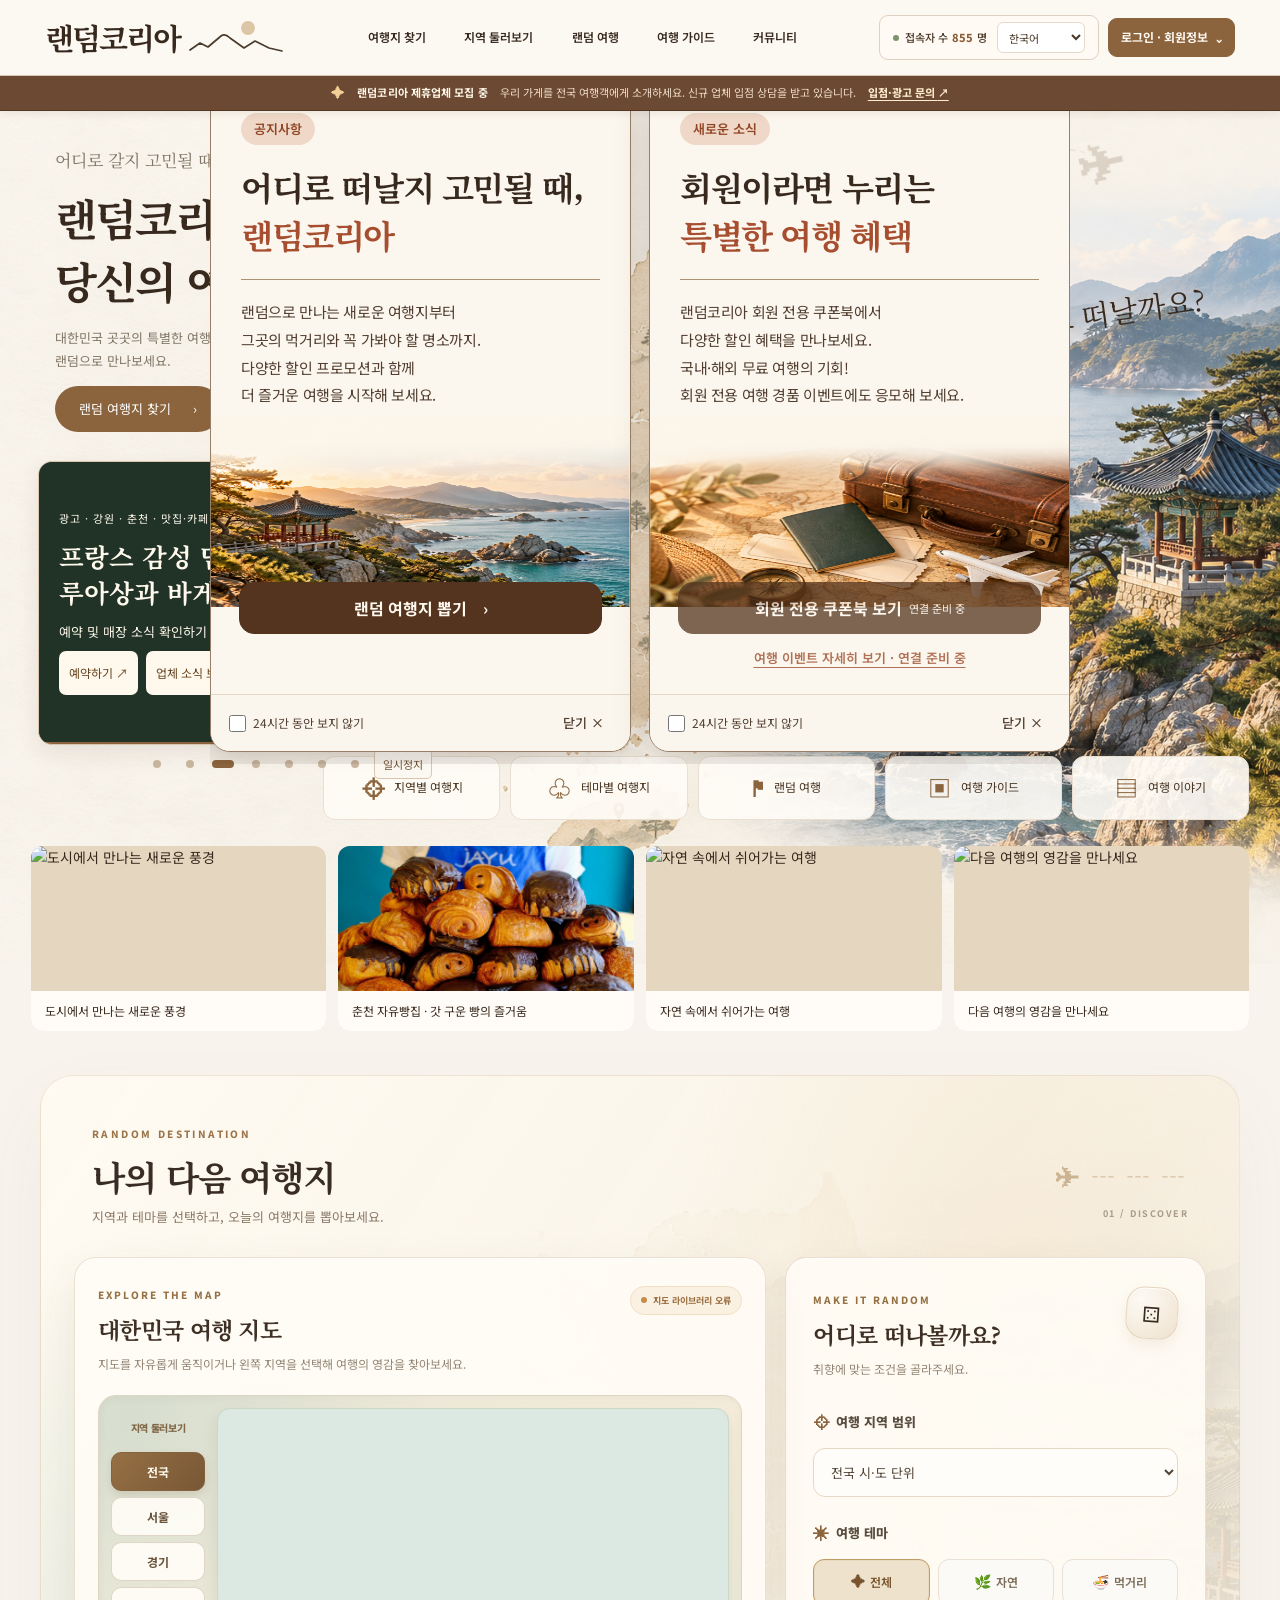
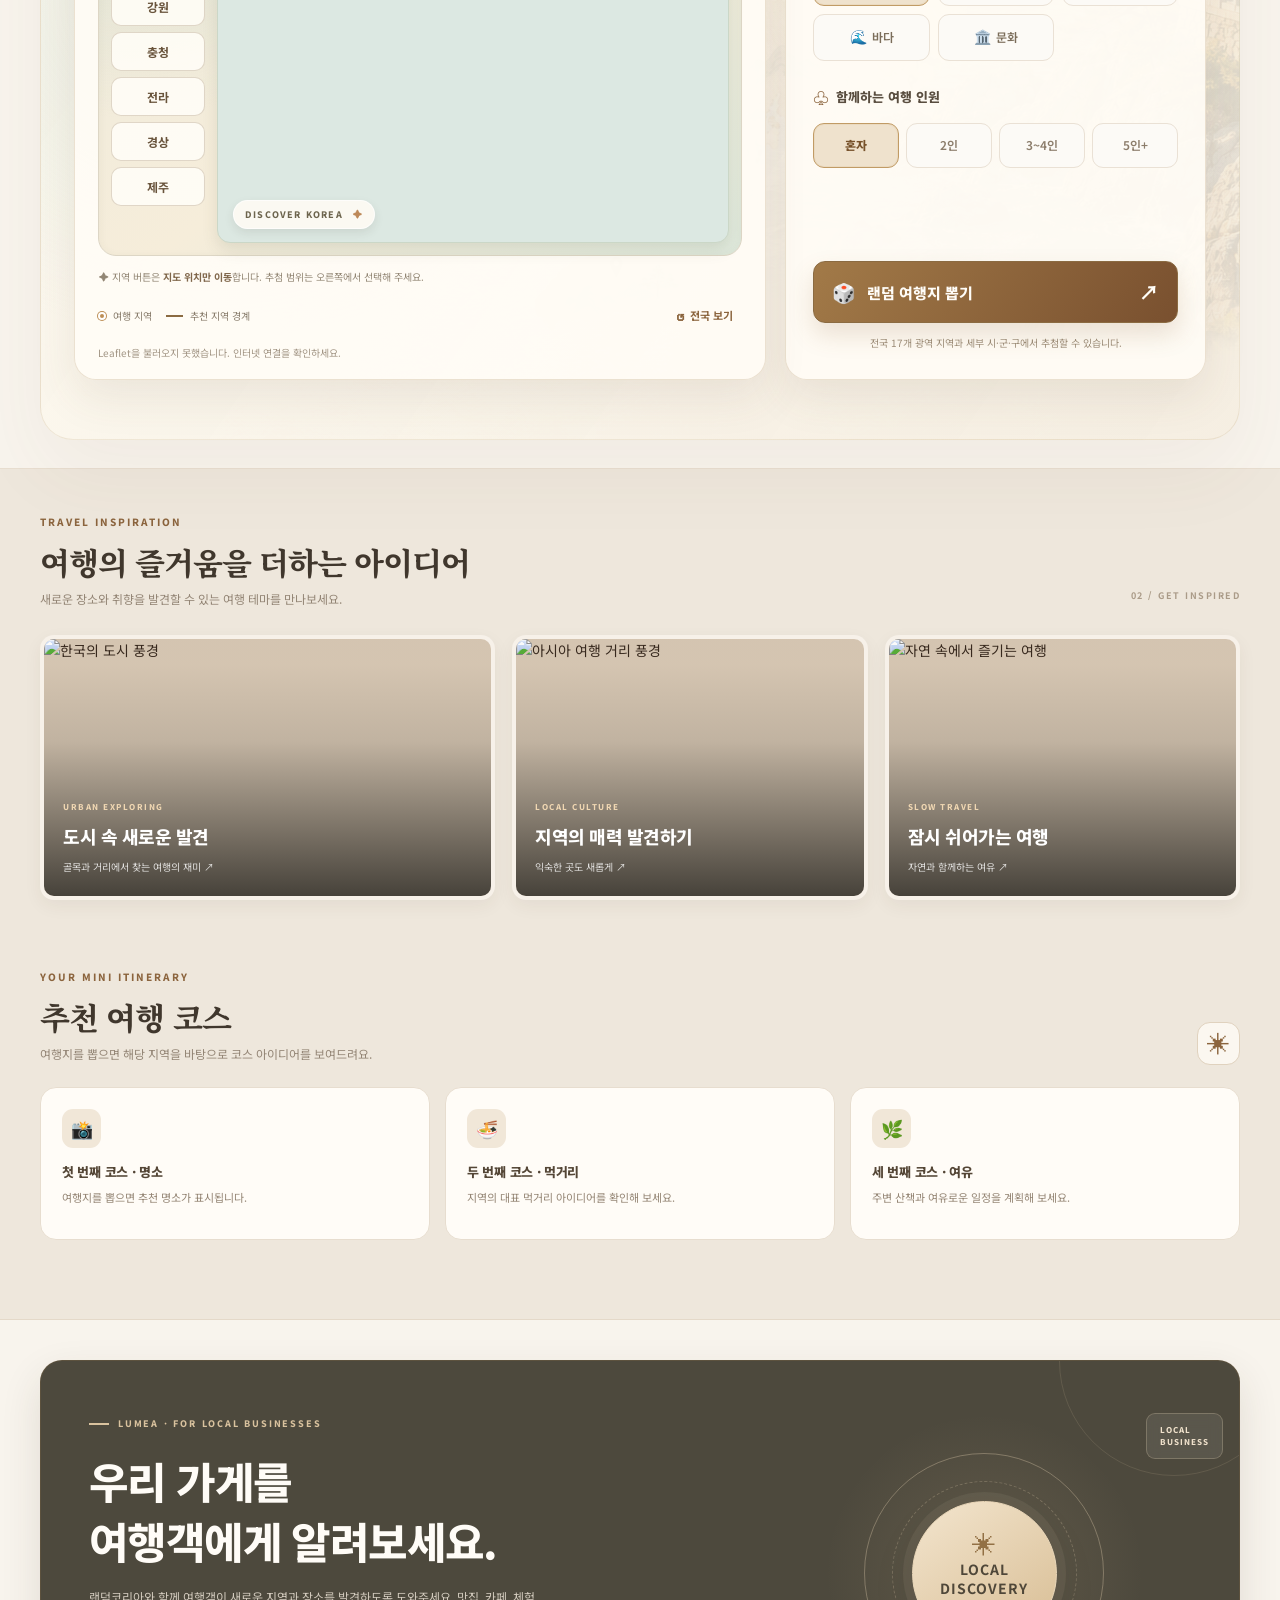
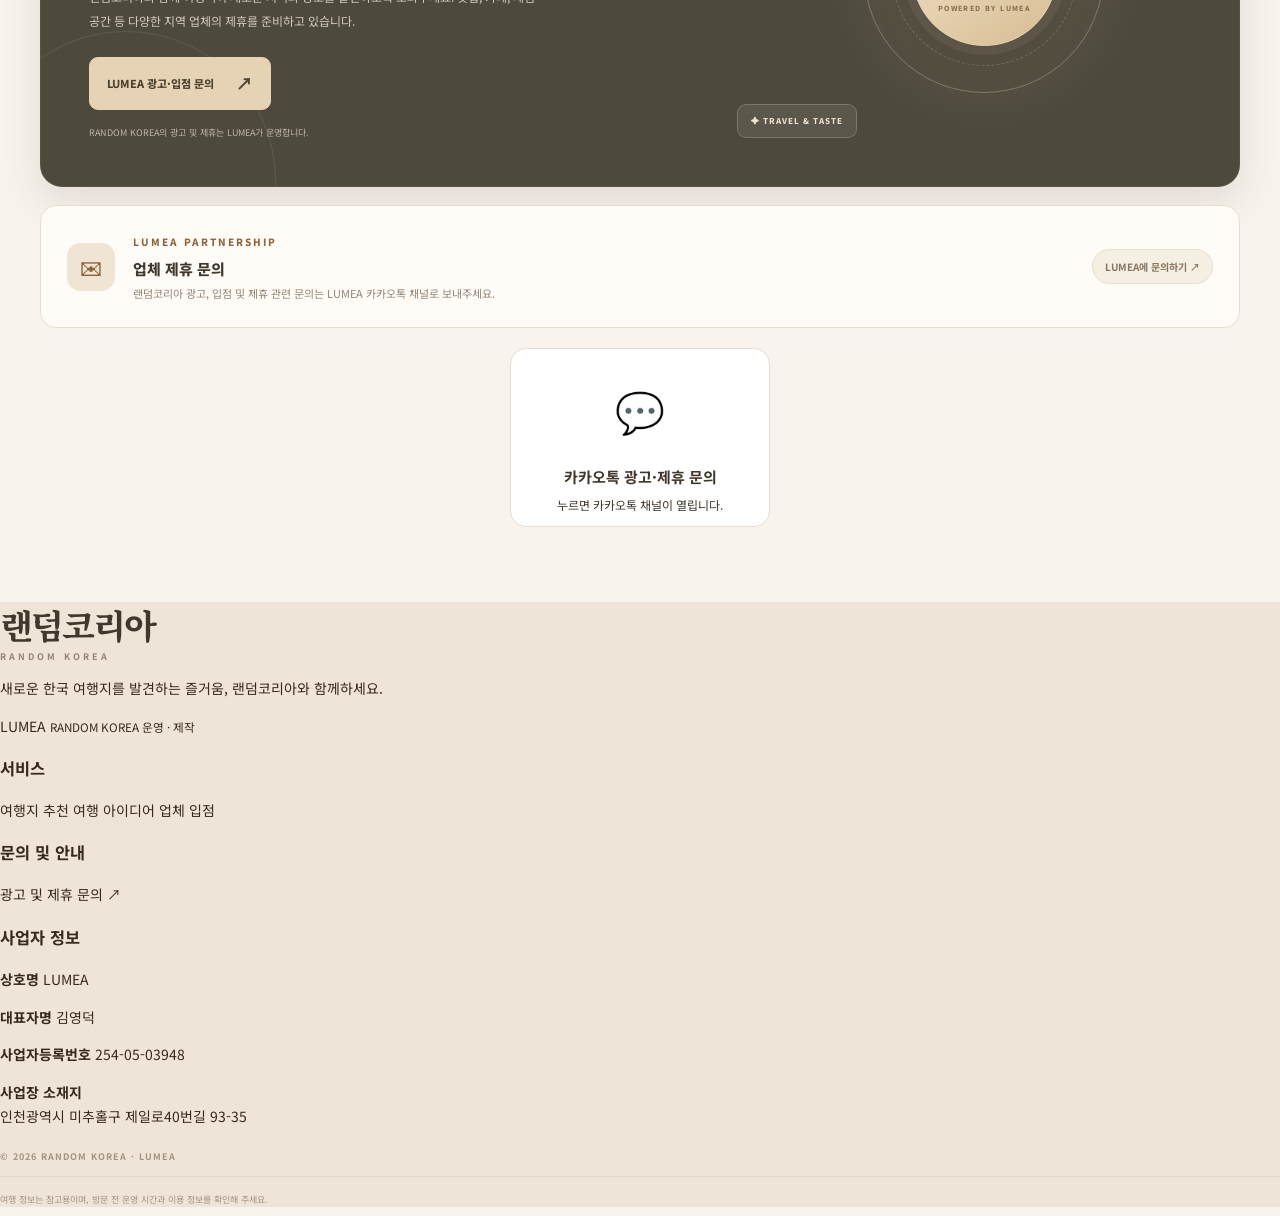
==== index.html @ cd3afa61 "Add files via upload" ====
<!DOCTYPE html>

<html lang="ko">
<head>
<meta charset="utf-8"/>
<meta content="width=device-width, initial-scale=1.0" name="viewport"/>
<title>랜덤코리아 | 국내 여행지 랜덤 추천 · 랜덤 지도</title>
<meta content="어디로 여행할지 고민될 때, 랜덤코리아에서 국내 여행지를 뽑아보세요. 랜덤 지도에서 지역을 고르고 테마와 인원에 맞춰 다음 여행지를 발견하세요." name="description"/>
<meta content="index, follow" name="robots"/>
<meta content="#F5F1EA" name="theme-color"/>
<meta content="FZ18MBiSpPfiqsAEv7FEgdIqAbeyXGT3qnnomLAhP6Q" name="google-site-verification"/>
<link href="https://xn--qn1b03fk0bhyv7hm.com/" rel="canonical"/>
<meta content="website" property="og:type"/>
<meta content="랜덤코리아" property="og:site_name"/>
<meta content="랜덤코리아 | 국내 여행지 랜덤 추천 · 랜덤 지도" property="og:title"/>
<meta content="어디로 여행할지 고민될 때, 랜덤 지도에서 다음 국내 여행지를 발견하세요." property="og:description"/>
<meta content="https://xn--qn1b03fk0bhyv7hm.com/" property="og:url"/>
<meta content="ko_KR" property="og:locale"/>
<script type="application/ld+json">
    {
      "@context": "https://schema.org",
      "@type": "WebSite",
      "name": "랜덤코리아",
      "alternateName": "Random Korea",
      "url": "https://xn--qn1b03fk0bhyv7hm.com/",
      "inLanguage": "ko"
    }
  </script>
<!-- Google Analytics -->
<script async="" src="https://www.googletagmanager.com/gtag/js?id=G-9599S6JQQP"></script>
<script>
    window.dataLayer = window.dataLayer || [];
    function gtag() {
      dataLayer.push(arguments);
    }
    gtag("js", new Date());
    gtag("config", "G-9599S6JQQP");
  </script>
<link href="https://fonts.googleapis.com" rel="preconnect"/>
<link crossorigin="" href="https://fonts.gstatic.com" rel="preconnect"/>
<link href="https://fonts.googleapis.com/css2?family=Noto+Sans+KR:wght@400;500;600;700;800&amp;display=swap" rel="stylesheet"/>
<link href="https://fonts.googleapis.com/css2?family=Noto+Serif+KR:wght@400;600;700&amp;display=swap" rel="stylesheet"/>
<link crossorigin="anonymous" href="https://unpkg.com/leaflet@1.9.4/dist/leaflet.css" integrity="sha384-sHL9NAb7lN7rfvG5lfHpm643Xkcjzp4jFvuavGOndn6pjVqS6ny56CAt3nsEVT4H" rel="stylesheet"/>
<!-- 기존 파일 유지 -->
<link href="./style.css" rel="stylesheet"/>
<link href="./theme.css" rel="stylesheet"/>
<link href="./partner-slider.css" rel="stylesheet"/>
<style>
    [hidden] {
      display: none !important;
    }

    #memberAuth {
      display: flex;
      flex-direction: column;
      gap: 5px;
      max-width: 240px;
    }

    .rk-member-row {
      display: flex;
      align-items: center;
      gap: 8px;
      flex-wrap: wrap;
    }

    #kakaoLoginBtn {
      background: #FEE500;
      color: #191919;
      border: 0;
      border-radius: 10px;
      padding: 12px 16px;
      font: inherit;
      font-weight: 700;
      cursor: pointer;
    }

    #memberNickname {
      font-size: 14px;
      font-weight: 700;
      overflow-wrap: anywhere;
    }

    #logoutBtn {
      border: 1px solid #ddd;
      background: #fff;
      border-radius: 8px;
      padding: 8px 10px;
      font: inherit;
      cursor: pointer;
    }

    #authStatus {
      font-size: 11px;
      line-height: 1.5;
      overflow-wrap: anywhere;
    }

    #authStatus:empty {
      display: none;
    }

    #demoOnline {
      font-size: 12px;
      white-space: nowrap;
    }

    #kakaoLoginBtn:disabled,
    #logoutBtn:disabled {
      opacity: 0.65;
      cursor: wait;
    }

    .header-tools {
      flex-wrap: wrap;
      justify-content: flex-end;
    }

    .side-ad-box {
      cursor: pointer;
    }

    .side-ad-box:focus-visible {
      outline: 3px solid #8b643d;
      outline-offset: 4px;
    }

    .rk-kakao-qr {
      display: block;
      max-width: 260px;
      margin: 20px auto 0;
      padding: 12px;
      text-align: center;
      background: #fff;
      border: 1px solid #e7ded1;
      border-radius: 16px;
      color: #40372d;
      text-decoration: none;
    }

    .rk-kakao-qr strong {
      display: block;
      margin-top: 10px;
      font-size: 15px;
    }

    .rk-kakao-qr span {
      display: block;
      margin-top: 5px;
      font-size: 12px;
      line-height: 1.6;
    }

    .rk-kakao-qr .rk-kakao-symbol {
      font-size: 40px;
      padding: 12px;
    }

    /* 공지 팝업 */
    .rk-notice {
      position: fixed;
      top: 100px;
      left: 24px;
      z-index: 10000;
      width: min(360px, calc(100vw - 32px));
      max-height: calc(100dvh - 120px);
      display: flex;
      flex-direction: column;
      overflow: hidden;
      border: 1px solid #8b6b42;
      border-radius: 10px;
      background: #fffcf7;
      color: #40372d;
      box-shadow: 0 12px 36px #40372d33;
      font-family: "Noto Sans KR", sans-serif;
    }

    .rk-notice-body {
      padding: 28px 24px;
      overflow: auto;
      min-height: 0;
    }

    .rk-notice-brand {
      display: block;
      text-align: center;
      letter-spacing: 0.24em;
      font-size: 11px;
      color: #8b6b42;
    }

    .rk-notice h2 {
      margin: 14px 0 22px;
      padding: 0 0 22px;
      border-bottom: 1px solid #b69d7d;
      text-align: center;
      font-size: 32px;
      line-height: 1.4;
      color: #40372d;
    }

    .rk-notice-content {
      min-height: 210px;
      display: flex;
      flex-direction: column;
      justify-content: center;
      gap: 18px;
      text-align: center;
    }

    .rk-notice-content p {
      margin: 0;
      white-space: pre-wrap;
      overflow-wrap: anywhere;
      font-size: 16px;
      line-height: 1.9;
    }

    .rk-notice-content img {
      display: block;
      width: 100%;
      height: auto;
    }

    .rk-notice-content small {
      color: #796c5b;
      font-size: 11px;
      line-height: 1.7;
    }

    .rk-notice-footer {
      display: flex;
      align-items: center;
      justify-content: space-between;
      gap: 6px;
      flex-shrink: 0;
      padding: 4px 10px;
      background: #40372d;
      color: #fff;
    }

    .rk-notice-footer label {
      display: flex;
      align-items: center;
      gap: 6px;
      min-height: 44px;
      cursor: pointer;
      font-size: 12px;
    }

    .rk-notice-footer input {
      width: 18px;
      height: 18px;
      margin: 0;
      accent-color: #8b6b42;
    }

    .rk-notice-footer button {
      min-height: 44px;
      padding: 6px 8px;
      border: 0;
      background: transparent;
      color: #fff;
      cursor: pointer;
      font: inherit;
      font-size: 13px;
    }

    .rk-notice-footer button span {
      font-size: 22px;
      vertical-align: middle;
      margin-left: 5px;
    }

    .rk-notice :focus-visible {
      outline: 3px solid #c99b52;
      outline-offset: 2px;
    }

    /* PC에서는 모바일 하단 메뉴 숨김 */
    .rk-mobile-bottom-nav {
      display: none;
    }

    /*
      모바일 스타일을 HTML에 직접 포함했습니다.
      별도의 mobile.css 파일을 올리지 않아도 적용됩니다.
    */
    @media (max-width: 760px) {
      *,
      *::before,
      *::after {
        box-sizing: border-box;
      }

      html {
        scroll-padding-top: 16px;
        -webkit-text-size-adjust: 100%;
      }

      body {
        margin: 0;
        padding-bottom: calc(
          76px + env(safe-area-inset-bottom, 0px)
        );
      }

      main,
      main > section {
        min-width: 0;
        max-width: 100%;
      }

      .page-container {
        width: calc(100% - 32px);
        max-width: 540px;
        margin-left: auto;
        margin-right: auto;
      }

      /* 현재 헤더 구조에 맞춘 모바일 배치 */
      .site-header.rk-clean-header {
        position: relative;
        display: grid;
        grid-template-columns: minmax(0, 1fr) auto;
        grid-template-areas:
          "logo actions"
          "navigation navigation";
        width: 100%;
        min-height: 0;
        height: auto;
        padding: 12px 16px 8px;
        gap: 8px 10px;
      }

      .rk-clean-logo {
        grid-area: logo;
        display: flex;
        align-items: center;
        gap: 6px;
        min-width: 0;
      }

      .rk-clean-logo strong {
        font-size: 19px;
        white-space: nowrap;
      }

      .rk-clean-logo svg {
        width: 68px;
        height: 30px;
        flex-shrink: 0;
      }

      .rk-clean-actions {
        grid-area: actions;
        display: flex;
        align-items: center;
        gap: 4px;
        min-width: 0;
      }

      .rk-icon-control {
        display: flex;
        align-items: center;
        justify-content: center;
        width: 44px;
        height: 44px;
        padding: 8px;
      }

      .rk-account-menu {
        position: relative;
      }

      .rk-account-menu > summary {
        list-style: none;
        cursor: pointer;
      }

      .rk-account-menu > summary::-webkit-details-marker {
        display: none;
      }

      .rk-account-panel {
        position: absolute;
        top: calc(100% + 8px);
        right: 0;
        left: auto;
        z-index: 1100;
        display: flex;
        flex-direction: column;
        gap: 12px;
        width: min(290px, calc(100vw - 32px));
        padding: 16px;
        border: 1px solid #e7ded1;
        border-radius: 14px;
        background: #fffcf7;
        box-shadow: 0 8px 28px #40372d22;
        color: #40372d;
      }

      .site-header .header-tag {
        display: none;
      }

      .rk-account-panel #memberAuth {
        display: flex;
        flex-direction: column;
        align-items: stretch;
        width: 100%;
        max-width: none;
        min-width: 0;
        gap: 8px;
      }

      .rk-member-row {
        flex: 0 1 auto;
        min-width: 0;
        gap: 8px;
      }

      #kakaoLoginBtn {
        min-height: 44px;
        padding: 10px 12px;
        font-size: 13px;
        white-space: nowrap;
      }

      #logoutBtn {
        min-height: 44px;
        padding: 8px 10px;
        font-size: 12px;
        white-space: nowrap;
      }

      #memberNickname {
        max-width: 140px;
        font-size: 13px;
      }

      #authStatus {
        min-width: 0;
        font-size: 10px;
        line-height: 1.6;
      }

      .rk-account-panel #languageSelect {
        width: 100%;
        min-height: 44px;
        padding: 8px;
        font-size: 16px;
      }

      .rk-account-panel #demoOnline {
        align-self: flex-start;
        white-space: normal;
        font-size: 11px;
      }

      .rk-clean-nav {
        grid-area: navigation;
        position: static;
        display: flex;
        flex-wrap: nowrap;
        align-items: center;
        width: 100%;
        min-width: 0;
        margin: 0;
        gap: 2px;
        padding: 0;
        overflow-x: auto;
        -webkit-overflow-scrolling: touch;
      }

      .rk-clean-nav a,
      .rk-clean-nav button {
        flex: 0 0 auto;
        min-height: 44px;
        padding: 10px 8px;
        font-size: 12px;
        white-space: nowrap;
      }

      /* 상단 메인 화면 */
      .poster-hero {
        display: flex;
        flex-direction: column;
        align-items: stretch;
        gap: 18px;
        width: calc(100% - 32px);
        max-width: 540px;
        height: auto;
        min-height: 0;
        margin: 16px auto 28px;
        padding: 20px 16px;
        overflow: hidden;
      }

      .poster-copy {
        position: static;
        inset: auto;
        order: 1;
        width: 100%;
        max-width: none;
        margin: 0;
        padding: 0;
        transform: none;
        text-align: left;
      }

      .poster-copy .kicker {
        font-size: 12px;
      }

      .poster-copy h1 {
        font-size: clamp(25px, 7vw, 36px);
        line-height: 1.4;
        letter-spacing: -1px;
        margin: 12px 0;
        overflow-wrap: anywhere;
      }

      .poster-copy > p {
        font-size: 13px;
        line-height: 1.8;
      }

      .poster-start {
        display: flex;
        justify-content: space-between;
        align-items: center;
        width: 100%;
        min-height: 48px;
        margin-top: 16px;
        padding: 12px 16px;
      }

      .poster-hand {
        display: none;
      }

      /* 제휴 업체 슬라이드 */
      #rkPartnerCarousel {
        position: relative;
        inset: auto;
        order: 2;
        width: 100%;
        max-width: 100%;
        min-width: 0;
        margin: 0;
        transform: none;
      }

      .rk-ad-window {
        width: 100%;
        max-width: 100%;
        overflow: hidden;
      }

      .rk-ad-track {
        min-width: 0;
      }

      #rkPartnerCarousel img {
        max-width: 100%;
      }

      /* 메인 공지 카드 */
      .poster-notices {
        position: static;
        inset: auto;
        order: 3;
        display: grid;
        grid-template-columns: repeat(2, minmax(0, 1fr));
        gap: 10px;
        width: 100%;
        margin: 0;
        transform: none;
      }

      .poster-notice {
        position: static;
        inset: auto;
        width: 100%;
        height: auto;
        min-height: 0;
        margin: 0;
        transform: none;
      }

      .poster-notice-body {
        min-height: 160px;
        padding: 14px 10px;
      }

      .poster-notice h2 {
        font-size: 20px;
        line-height: 1.4;
        margin: 10px 0;
      }

      .poster-brand {
        font-size: 8px;
        letter-spacing: 1px;
      }

      .poster-placeholder {
        font-size: 11px;
        line-height: 1.6;
      }

      .poster-note {
        font-size: 10px;
      }

      .poster-compass {
        font-size: 40px;
      }

      .poster-lines {
        max-width: 100%;
      }

      .poster-footer {
        display: flex;
        flex-wrap: wrap;
        align-items: center;
        justify-content: space-between;
        gap: 2px;
        padding: 4px 6px;
      }

      .poster-footer label {
        display: flex;
        align-items: center;
        gap: 3px;
        min-height: 36px;
        font-size: 9px;
      }

      .poster-footer input {
        flex-shrink: 0;
        width: 16px;
        height: 16px;
        margin: 0;
      }

      .poster-footer button {
        min-height: 36px;
        padding: 4px;
        font-size: 11px;
      }

      /* 메인 바로가기 */
      .poster-shortcuts {
        position: static;
        inset: auto;
        order: 4;
        display: grid;
        grid-template-columns: repeat(3, minmax(0, 1fr));
        gap: 8px;
        width: 100%;
        margin: 0;
        padding: 0;
        transform: none;
      }

      .poster-shortcuts a {
        display: flex;
        flex-direction: column;
        align-items: center;
        justify-content: center;
        gap: 6px;
        min-width: 0;
        min-height: 68px;
        padding: 8px 4px;
        font-size: 11px;
        text-align: center;
      }

      .poster-shortcuts b {
        font-size: 22px;
      }

      /* 메인 사진 */
      .poster-bottom {
        position: static;
        inset: auto;
        order: 5;
        display: grid;
        grid-template-columns: repeat(2, minmax(0, 1fr));
        gap: 10px;
        width: 100%;
        margin: 0;
        transform: none;
      }

      .poster-photo {
        position: static;
        width: 100%;
        min-width: 0;
        margin: 0;
        transform: none;
      }

      .poster-photo img {
        display: block;
        width: 100%;
        height: 105px;
        object-fit: cover;
      }

      .poster-photo figcaption {
        font-size: 10px;
        line-height: 1.5;
        padding: 6px 0;
        overflow-wrap: anywhere;
      }

      /* 여행지 선택 및 지도 */
      .section-heading {
        margin-bottom: 16px;
      }

      .section-heading,
      .course-heading,
      .panel-heading,
      .control-title-row {
        flex-wrap: wrap;
        gap: 10px;
      }

      .section-heading h2,
      .course-heading h2 {
        font-size: 23px;
      }

      .section-heading p,
      .course-heading p {
        font-size: 12px;
        line-height: 1.7;
      }

      .travel-section {
        padding-bottom: 32px;
      }

      .workspace {
        display: flex;
        flex-direction: column;
        gap: 16px;
      }

      .workspace > .control-card {
        order: 1;
      }

      .workspace > .map-card {
        order: 2;
      }

      .map-card,
      .control-card {
        width: 100%;
        min-width: 0;
        padding: 18px 16px;
        border-radius: 16px;
      }

      .panel-heading h2,
      .control-title-row h2 {
        font-size: 19px;
      }

      .panel-heading p,
      .control-title-row p {
        font-size: 12px;
        line-height: 1.6;
      }

      .control-group {
        margin-bottom: 16px;
      }

      .field-select {
        width: 100%;
        min-height: 48px;
        font-size: 16px;
      }

      .theme-options {
        grid-template-columns: repeat(3, minmax(0, 1fr));
        gap: 8px;
      }

      .theme-button {
        min-height: 44px;
        padding: 8px;
        font-size: 12px;
      }

      .party-options {
        display: grid;
        grid-template-columns: repeat(4, minmax(0, 1fr));
        gap: 6px;
      }

      .party-chip {
        min-width: 0;
        min-height: 44px;
        padding: 8px 4px;
        font-size: 12px;
      }

      .draw-button {
        width: 100%;
        min-height: 52px;
        font-size: 15px;
      }

      #map {
        width: 100%;
        height: 300px;
        min-height: 260px;
        margin-top: 14px;
        z-index: 0;
      }

      .map-bottom {
        flex-wrap: wrap;
        gap: 8px;
      }

      #resetMapBtn {
        min-height: 44px;
      }

      .map-notice,
      .draw-status {
        font-size: 11px;
        line-height: 1.7;
      }

      /* 여행지 결과 */
      .result-card {
        padding: 18px 16px;
        margin-top: 16px;
      }

      .result-main {
        flex-wrap: wrap;
        gap: 12px;
      }

      .result-copy {
        min-width: 0;
      }

      .result-copy h2 {
        font-size: 27px;
        overflow-wrap: anywhere;
      }

      .result-copy > p {
        font-size: 12px;
        line-height: 1.7;
      }

      .result-details {
        grid-template-columns: minmax(0, 1fr);
        gap: 14px;
      }

      .result-detail p {
        overflow-wrap: anywhere;
      }

      .result-actions {
        display: grid;
        grid-template-columns: minmax(0, 1fr);
        gap: 8px;
      }

      .result-actions > * {
        width: 100%;
        min-height: 48px;
        justify-content: center;
        font-size: 13px;
      }

      /* 여행 아이디어 및 코스 */
      .ideas-section {
        padding: 32px 0;
      }

      .inspiration-grid {
        grid-template-columns: minmax(0, 1fr);
        gap: 12px;
      }

      .inspiration-card,
      .inspiration-large {
        height: 180px;
        grid-column: auto;
        grid-row: auto;
      }

      .course-grid {
        grid-template-columns: minmax(0, 1fr);
        gap: 12px;
      }

      .course-card {
        padding: 20px 16px;
      }

      /* 광고 문의 */
      .advertise-section {
        padding-top: 32px;
        padding-bottom: 32px;
      }

      .advertise-copy h2 {
        font-size: 26px;
      }

      .advertise-copy p {
        font-size: 12px;
        line-height: 1.8;
      }

      .advertise-button {
        min-height: 48px;
      }

      .advertiser-contact {
        flex-wrap: wrap;
        gap: 12px;
        padding: 18px 16px;
      }

      .contact-copy {
        min-width: 0;
        flex: 1 1 180px;
      }

      .contact-copy p {
        font-size: 12px;
        overflow-wrap: anywhere;
      }

      .contact-status {
        white-space: normal;
      }

      /* 푸터 */
      .rk-footer {
        padding: 28px 16px 0;
        margin-top: 24px;
      }

      .rk-footer-inner {
        display: grid;
        grid-template-columns: minmax(0, 1fr);
        gap: 24px;
      }

      .rk-footer-bottom {
        display: flex;
        flex-direction: column;
        align-items: flex-start;
        gap: 8px;
        padding: 16px 0;
      }

      .footer-note {
        font-size: 11px;
        line-height: 1.7;
      }

      /* PC 양옆 광고는 모바일에서 숨김 */
      .side-ad {
        display: none !important;
      }

      /* 모바일 하단 빠른 메뉴 */
      .rk-mobile-bottom-nav {
        position: fixed;
        bottom: 0;
        left: 0;
        right: 0;
        z-index: 1050;
        display: grid;
        grid-template-columns: repeat(5, minmax(0, 1fr));
        gap: 0;
        padding:
          6px
          8px
          calc(6px + env(safe-area-inset-bottom, 0px));
        background: #fffcf7;
        border-top: 1px solid #e7ded1;
        box-shadow: 0 -4px 18px #40372d0d;
      }

      .rk-mobile-bottom-nav a {
        display: flex;
        flex-direction: column;
        align-items: center;
        justify-content: center;
        gap: 3px;
        min-width: 0;
        min-height: 50px;
        font-size: 10px;
        line-height: 1.4;
        text-decoration: none;
        color: #796c5b;
      }

      .rk-mobile-bottom-nav .rk-nav-icon {
        font-size: 23px;
        line-height: 1.2;
      }

      .rk-mobile-bottom-nav a[aria-current] {
        color: #4b3b2d;
        font-weight: 700;
      }
    }

    @media (max-width: 600px) {
      .rk-notice {
        top: 80px;
        left: 16px;
        max-height: calc(100dvh - 96px);
      }

      .rk-notice-body {
        padding: 22px 20px;
      }

      .rk-notice h2 {
        font-size: 28px;
      }

      .rk-notice-content {
        min-height: 180px;
      }
    }

    @media (max-width: 360px) {
      .rk-clean-logo strong {
        font-size: 17px;
      }

      .rk-clean-logo svg {
        width: 48px;
      }

      .poster-notices {
        grid-template-columns: minmax(0, 1fr);
      }

      #memberAuth {
        flex-wrap: wrap;
      }

      #authStatus {
        flex-basis: 100%;
      }
    }
  </style>
<!-- 모바일 전용 스타일: 기존 PC 스타일 뒤에서 적용 -->
<link href="./mobile.css?v=20261013-v4" rel="stylesheet"/><link href="./mobile-home-a.css?v=20261016" rel="stylesheet"/>
<link rel="stylesheet" href="./mobile-refine-v7.css?v=20261016">
<link href="./desktop-abcd-v9.css?v=20261016-v10" rel="stylesheet"/>
<link href="./pc-travel-a-v11.css?v=20261016-a1" rel="stylesheet"/>
</head>
<body>
<!-- PC 왼쪽 광고 -->
<aside aria-label="LUMEA 광고" class="side-ad side-ad-left">
<div class="side-ad-box">
<span class="side-ad-brand">LUMEA</span>
<span class="side-ad-small">LOCAL PARTNERSHIP</span>
<strong>
        여행지 주변<br/>
        좋은 업체 찾기
      </strong>
<p>
        RANDOM KOREA를 찾는<br/>
        국내외 여행객에게<br/>
        매장을 홍보해보세요.
      </p>
<a href="./partners.html">
        제휴·추천 업체 보기 <span>→</span>
</a>
</div>
</aside>
<!-- PC 오른쪽 광고 -->
<aside aria-label="LUMEA 광고" class="side-ad side-ad-right">
<div class="side-ad-box">
<span class="side-ad-brand">LUMEA</span>
<span class="side-ad-small">TRAVEL MARKETING</span>
<strong>
        지역별 제휴 업체<br/>
        한눈에 둘러보기
      </strong>
<p>
        맛집 · 카페 · 체험 공간<br/>
        지역의 다양한 매장을<br/>
        여행객에게 소개합니다.
      </p>
<a href="./partners.html">
        제휴·추천 업체 보기 <span>→</span>
</a>
</div>
</aside>
<!-- 헤더 -->
<header class="site-header rk-clean-header">
<a aria-label="랜덤코리아 홈" class="rk-clean-logo" href="#">
<strong>랜덤코리아</strong>
<svg aria-hidden="true" height="40" viewbox="0 0 98 40" width="98">
<circle cx="60" cy="10" fill="#dcc6a6" r="7"></circle>
<path d="M2 32 L12 25 L20 29 L33 18 Q37 15 42 20 L56 30 L67 23 L81 30 L94 33" fill="none" stroke="#4b3b2d" stroke-linecap="round" stroke-linejoin="round" stroke-width="1.7"></path>
</svg>
</a>
<nav aria-label="주요 메뉴" class="rk-clean-nav">
<a href="#travel">여행지 찾기</a>
<a href="#travel">지역 둘러보기</a>
<a href="#travel">랜덤 여행</a>
<a href="#courses">여행 가이드</a>
<button id="rkCommunityButton" type="button">
        커뮤니티
      </button>
</nav>
<div class="rk-clean-actions">
<a aria-label="여행지 검색 및 선택" class="rk-icon-control" href="#travel">
<svg aria-hidden="true" fill="none" height="24" stroke="currentColor" stroke-width="1.7" viewbox="0 0 24 24" width="24">
<circle cx="10" cy="10" r="6.5"></circle>
<path d="m15 15 6 6"></path>
</svg>
</a>
<div class="rk-desktop-status" id="rkDesktopStatus" aria-label="접속자 안내 및 언어 선택"></div>
<details class="rk-account-menu">
<summary aria-label="로그인 및 회원 메뉴 열기" class="rk-icon-control">
<span class="rk-desktop-account-text" id="rkDesktopAccountText">로그인 · 회원정보</span>
<svg aria-hidden="true" fill="none" height="24" stroke="currentColor" stroke-width="1.6" viewbox="0 0 24 24" width="24">
<circle cx="12" cy="6" r="3.2"></circle>
<path d="M4.5 21v-3a7.5 7.5 0 0 1 15 0v3z"></path>
</svg>
</summary>
<div class="rk-account-panel">
<span class="header-tag">
<span class="live-dot"></span>
            FIND YOUR KOREA
          </span>
<span id="demoOnline" title="실시간 집계가 아닌 연출용 숫자입니다.">
            접속자 수
            <strong id="demoOnlineCount">800</strong>명
          </span>
<label class="sr-only" for="languageSelect">
            언어 선택
          </label>
<select aria-label="언어 선택" id="languageSelect">
<option value="ko">한국어</option>
<option value="en">English</option>
<option value="zh">中文</option>
<option value="ja">日本語</option>
</select>
<div id="memberAuth">
<div class="rk-member-row">
<button disabled="" id="kakaoLoginBtn" type="button">
                카카오로 시작하기
              </button>
<span hidden="" id="memberNickname"></span>
<button hidden="" id="logoutBtn" type="button">
                로그아웃
              </button>
</div>
<small id="authStatus" role="status">
              로그인 상태 확인 중…
            </small>
</div>
</div>
</details>
</div>
</header>
<!-- PC 전용 상시 띠 배너: 문구 및 링크는 아래에서 직접 변경 가능 -->
<div class="rk-desktop-ribbon" role="region" aria-label="제휴업체 상시 안내">
  <div class="rk-ribbon-inner">
    <span class="rk-ribbon-mark" aria-hidden="true">✦</span>
    <strong>랜덤코리아 제휴업체 모집 중</strong>
    <span class="rk-ribbon-description">우리 가게를 전국 여행객에게 소개하세요. 신규 업체 입점 상담을 받고 있습니다.</span>
    <a href="https://pf.kakao.com/_xmXsFX" target="_blank" rel="noopener noreferrer">입점·광고 문의 <span aria-hidden="true">↗</span></a>
  </div>
</div>
<main>
<!-- 메인 화면 -->
<section class="poster-hero">
<div aria-label="공지사항" class="poster-notices">
<aside aria-labelledby="poster-title-1" class="poster-notice" data-notice="notice-001">
<div class="poster-notice-body">
<span class="poster-brand">RANDOM KOREA</span>
<h2 id="poster-title-1">공지사항</h2>
<p class="poster-placeholder">
              공지 내용이 들어갈 공간
            </p>
<div aria-hidden="true" class="poster-lines"></div>
<small class="poster-note">
              내용은 추후 추가됩니다
            </small>
</div>
<div class="poster-footer">
<label>
<input type="checkbox"/>
              24시간 동안 보지 않기
            </label>
<button aria-label="공지사항 닫기" type="button">
              닫기 ×
            </button>
</div>
</aside>
<aside aria-labelledby="poster-title-2" class="poster-notice dark" data-notice="news-001">
<div class="poster-notice-body">
<span class="poster-brand">RANDOM KOREA</span>
<h2 id="poster-title-2">새로운 소식</h2>
<div aria-hidden="true" class="poster-compass">
              ✧
            </div>
<small class="poster-note">
              이미지 또는 안내문 삽입
            </small>
</div>
<div class="poster-footer">
<label>
<input type="checkbox"/>
              24시간 동안 보지 않기
            </label>
<button aria-label="새로운 소식 닫기" type="button">
              닫기 ×
            </button>
</div>
</aside>
</div>
<div aria-hidden="true" class="poster-hand">
        오늘,<br/>
        어디로 떠날까요?
      </div>
<div class="poster-copy">
<p class="kicker">어디로 갈지 고민될 때,</p>
<h1>
          랜덤코리아가<br/>
          당신의 여행을 제안합니다.
        </h1>
<p>
          대한민국 곳곳의 특별한 여행지를<br/>
          랜덤으로 만나보세요.
        </p>
<a class="poster-start" href="#travel">
          랜덤 여행지 찾기 <span>›</span>
</a>
</div>

<!-- 제휴 업체 슬라이드 -->
<div class="rk-a-partner-label"><span>LOCAL PARTNERS</span><h2>여행지에서 만나는 특별한 혜택</h2><a href="./partners.html">제휴 업체 전체보기 ›</a></div><section aria-label="제휴 업체 광고" aria-roledescription="캐러셀" class="rk-ad-carousel" id="rkPartnerCarousel" role="region">
<div class="rk-ad-window">
<div class="rk-ad-track"></div>
</div>
<div aria-label="광고 선택" class="rk-ad-controls"></div>
</section>
<nav aria-label="여행 바로가기" class="poster-shortcuts">
<a href="#travel">
<b>⌖</b>
          지역별 여행지
        </a>
<a href="#travel">
<b>♧</b>
          테마별 여행지
        </a>
<a href="#travel">
<b>⚑</b>
          랜덤 여행
        </a>
<a href="#courses">
<b>▣</b>
          여행 가이드
        </a>
<a href="#courses">
<b>▤</b>
          여행 이야기
        </a>
</nav><nav aria-label="모바일 여행 바로가기" class="rk-a-quick"><a href="#travel"><span class="rk-a-quick-icon">⌖</span><span>지역별 여행</span></a><a href="#travel"><span class="rk-a-quick-icon">⚄</span><span>랜덤 여행</span></a><a href="#courses"><span class="rk-a-quick-icon">▤</span><span>여행 가이드</span></a></nav><a class="rk-a-promo" href="./partners.html"><span aria-hidden="true" class="rk-a-promo-icon">✦</span><span><strong>랜덤코리아 제휴업체 둘러보기</strong><small>여행지 주변의 다양한 가게를 만나보세요</small></span><span aria-hidden="true">›</span></a>
<div class="poster-bottom">
<figure class="poster-photo">
<img alt="도시에서 만나는 새로운 풍경" loading="lazy" src="https://images.unsplash.com/photo-1517154421773-0529f29ea451?auto=format&amp;fit=crop&amp;w=600&amp;q=85"/>
<figcaption>
            도시에서 만나는 새로운 풍경
          </figcaption>
</figure>
<figure class="poster-photo">
<a class="rk-photo-link" href="./partners.html" aria-label="춘천 자유빵집 상세 페이지 보기"><img alt="춘천 자유빵집에서 구운 크루아상과 초콜릿 페이스트리" loading="lazy" src="./jayu-bakery.jpg"/></a>
<figcaption><a href="./partners.html">춘천 자유빵집 · 갓 구운 빵의 즐거움</a></figcaption>
</figure>
<figure class="poster-photo">
<img alt="자연 속에서 쉬어가는 여행" loading="lazy" src="https://images.unsplash.com/photo-1500530855697-b586d89ba3ee?auto=format&amp;fit=crop&amp;w=600&amp;q=85"/>
<figcaption>
            자연 속에서 쉬어가는 여행
          </figcaption>
</figure>
<figure class="poster-photo">
<img alt="다음 여행의 영감을 만나세요" loading="lazy" src="https://images.unsplash.com/photo-1493976040374-85c8e12f0c0e?auto=format&amp;fit=crop&amp;w=600&amp;q=85"/>
<figcaption>
            다음 여행의 영감을 만나세요
          </figcaption>
</figure>
</div>
<section aria-label="여행 아이디어" class="rk-a-featured"><div class="rk-a-featured-heading"><div><span>TRAVEL INSPIRATION</span><h2>지금 떠나고 싶은 여행</h2></div><a href="#courses">더 보기 ›</a></div><div class="rk-a-featured-grid"><a class="rk-a-featured-card" href="#travel"><img alt="도시 풍경" loading="lazy" src="https://images.unsplash.com/photo-1517154421773-0529f29ea451?auto=format&amp;fit=crop&amp;w=700&amp;q=80"/><strong>도시에서 찾는 새로운 풍경</strong><small>랜덤 여행지 찾아보기</small></a><a class="rk-a-featured-card" href="#courses"><img alt="자연 풍경" loading="lazy" src="https://images.unsplash.com/photo-1500530855697-b586d89ba3ee?auto=format&amp;fit=crop&amp;w=700&amp;q=80"/><strong>자연 속에서 쉬어가는 시간</strong><small>여행 아이디어 둘러보기</small></a></div></section></section>
<!-- 여행지 뽑기 -->
<section class="page-container travel-section" id="travel">
<div class="section-heading">
<div>
<span class="eyebrow">RANDOM DESTINATION</span>
<h2>나의 다음 여행지</h2>
<p>
            지역과 테마를 선택하고, 오늘의 여행지를 뽑아보세요.
          </p>
</div>
<div class="rk-a-section-right"><span class="rk-a-flight-line" aria-hidden="true">✈ ┄ ┄ ┄</span><span class="section-number">01 / DISCOVER</span></div>
</div>
<div class="workspace">
<!-- 지도 -->
<section class="map-card panel">
<div class="panel-heading map-heading">
<div>
<span class="panel-kicker">
                EXPLORE THE MAP
              </span>
<h2>대한민국 여행 지도</h2>
<p>지도를 자유롭게 움직이거나 왼쪽 지역을 선택해 여행의 영감을 찾아보세요.</p>
</div>
<span class="status-pill" id="mapStatus">
              지도 연결 중
            </span>
</div>
<div class="rk-a-map-stage">
  <div class="rk-a-region-nav" role="group" aria-label="지도 빠른 이동">
    <span class="rk-a-region-heading">지역 둘러보기</span>
    <button type="button" class="rk-a-region-button is-current" data-region="all" aria-pressed="true">전국</button>
<button type="button" class="rk-a-region-button" data-region="seoul" aria-pressed="false">서울</button>
<button type="button" class="rk-a-region-button" data-region="gyeonggi" aria-pressed="false">경기</button>
<button type="button" class="rk-a-region-button" data-region="gangwon" aria-pressed="false">강원</button>
<button type="button" class="rk-a-region-button" data-region="chungcheong" aria-pressed="false">충청</button>
<button type="button" class="rk-a-region-button" data-region="jeolla" aria-pressed="false">전라</button>
<button type="button" class="rk-a-region-button" data-region="gyeongsang" aria-pressed="false">경상</button>
<button type="button" class="rk-a-region-button" data-region="jeju" aria-pressed="false">제주</button>
  </div>
  <div class="rk-a-map-viewport">
    <div aria-label="대한민국 여행 지도" id="map"></div>
    <div class="rk-a-map-watermark" aria-hidden="true">DISCOVER KOREA <span>✦</span></div>
  </div>
</div>
<p class="rk-a-map-hint">✦ 지역 버튼은 <strong>지도 위치만 이동</strong>합니다. 추첨 범위는 오른쪽에서 선택해 주세요.</p>
<div class="map-bottom">
<div class="map-legend">
<span class="legend-dot"></span>
<span>여행 지역</span>
<span class="legend-line"></span>
<span>추천 지역 경계</span>
</div>
<button class="text-button" id="resetMapBtn" type="button">
<span>↺</span> 전국 보기
            </button>
</div>
<p aria-live="polite" class="map-notice" id="mapNotice">
            지도를 준비하고 있습니다.
          </p>
</section>
<!-- 선택 조건 -->
<section class="control-card panel">
<div class="control-title-row">
<div>
<span class="panel-kicker">
                MAKE IT RANDOM
              </span>
<h2>어디로 떠나볼까요?</h2>
<p>취향에 맞는 조건을 골라주세요.</p>
</div>
<span class="dice-badge" aria-hidden="true">⚄</span>
</div>
<div class="control-group">
<label class="field-label" for="scopeSelect">
<span class="field-icon">⌖</span>
              여행 지역 범위
            </label>
<select class="field-select" id="scopeSelect">
<option value="wide">
                전국 시·도 단위
              </option>
<option value="detail">
                시·군·구 단위
              </option>
</select>
</div>
<div class="control-group">
<span class="field-label">
<span class="field-icon">✳</span>
              여행 테마
            </span>
<div class="theme-options" id="themeOptions">
<button aria-pressed="true" class="theme-button active" data-theme="all" type="button">
<span>✦</span> 전체
              </button>
<button aria-pressed="false" class="theme-button" data-theme="nature" type="button">
<span>🌿</span> 자연
              </button>
<button aria-pressed="false" class="theme-button" data-theme="food" type="button">
<span>🍜</span> 먹거리
              </button>
<button aria-pressed="false" class="theme-button" data-theme="ocean" type="button">
<span>🌊</span> 바다
              </button>
<button aria-pressed="false" class="theme-button" data-theme="culture" type="button">
<span>🏛️</span> 문화
              </button>
</div>
</div>
<div class="control-group">
<span class="field-label">
<span class="field-icon">♧</span>
              함께하는 여행 인원
            </span>
<div class="party-options" id="partyOptions">
<button aria-pressed="true" class="party-chip active" data-party="1" type="button">
                혼자
              </button>
<button aria-pressed="false" class="party-chip" data-party="2" type="button">
                2인
              </button>
<button aria-pressed="false" class="party-chip" data-party="3-4" type="button">
                3~4인
              </button>
<button aria-pressed="false" class="party-chip" data-party="5+" type="button">
                5인+
              </button>
</div>
</div>
<button class="draw-button" id="drawBtn" type="button">
<span class="draw-button-icon">🎲</span>
<span>랜덤 여행지 뽑기</span>
<span class="draw-button-arrow">↗</span>
</button>
<p aria-live="polite" class="draw-status" id="drawStatus">
            여행 준비 완료! 버튼을 눌러 여행지를 뽑아보세요.
          </p>
</section>
</div>
<!-- 추천 결과 -->
<section class="result-card panel" hidden="" id="resultCard">
<div class="result-topline">
<span class="result-label">
<span>✦</span> YOUR DESTINATION
          </span>
<span class="result-type" id="resultType">
            오늘의 추천
          </span>
</div>
<div class="result-main">
<div class="result-copy">
<span class="result-overline">
              YOUR NEXT STOP
            </span>
<h2 id="resultName">여행지</h2>
<p id="resultDescription"></p>
</div>
<div aria-hidden="true" class="result-stamp">
<span>✳</span>
<small>LET'S GO</small>
</div>
</div>
<div class="result-details">
<div class="result-detail">
<span class="detail-icon">🍜</span>
<div>
<small>대표 먹거리</small>
<p id="resultFood"></p>
</div>
</div>
<div class="result-detail">
<span class="detail-icon">📍</span>
<div>
<small>추천 명소</small>
<p id="resultSpots"></p>
</div>
</div>
<div class="result-detail">
<span class="detail-icon">♧</span>
<div>
<small>여행 인원</small>
<p id="resultParty"></p>
</div>
</div>
</div>
<div class="result-actions">
<a class="secondary-button" href="https://map.naver.com/" id="naverMapLink" rel="noopener noreferrer" target="_blank">
            네이버 지도에서 보기 <span>↗</span>
</a>
<button class="secondary-button" id="copyResultBtn" type="button">
            추천 결과 복사
          </button>
<button class="draw-again-button" onclick="document.getElementById('drawBtn').click()" type="button">
            다른 여행지 뽑기 ↻
          </button>
</div>
</section>
</section>
<!-- 여행 아이디어 -->
<section class="ideas-section" id="courses">
<div class="page-container">
<div class="section-heading">
<div>
<span class="eyebrow">
              TRAVEL INSPIRATION
            </span>
<h2>여행의 즐거움을 더하는 아이디어</h2>
<p>
              새로운 장소와 취향을 발견할 수 있는 여행 테마를 만나보세요.
            </p>
</div>
<span class="section-number">
            02 / GET INSPIRED
          </span>
</div>
<div class="inspiration-grid">
<a class="inspiration-card inspiration-large" href="#travel">
<img alt="한국의 도시 풍경" loading="lazy" src="https://images.unsplash.com/photo-1517154421773-0529f29ea451?auto=format&amp;fit=crop&amp;w=1000&amp;q=85"/>
<span class="inspiration-overlay"></span>
<span class="inspiration-content">
<small>URBAN EXPLORING</small>
<strong>도시 속 새로운 발견</strong>
<span>
                골목과 거리에서 찾는 여행의 재미 ↗
              </span>
</span>
</a>
<a class="inspiration-card" href="#travel">
<img alt="아시아 여행 거리 풍경" loading="lazy" src="https://images.unsplash.com/photo-1493976040374-85c8e12f0c0e?auto=format&amp;fit=crop&amp;w=800&amp;q=85"/>
<span class="inspiration-overlay"></span>
<span class="inspiration-content">
<small>LOCAL CULTURE</small>
<strong>지역의 매력 발견하기</strong>
<span>익숙한 곳도 새롭게 ↗</span>
</span>
</a>
<a class="inspiration-card" href="#travel">
<img alt="자연 속에서 즐기는 여행" loading="lazy" src="https://images.unsplash.com/photo-1500530855697-b586d89ba3ee?auto=format&amp;fit=crop&amp;w=800&amp;q=85"/>
<span class="inspiration-overlay"></span>
<span class="inspiration-content">
<small>SLOW TRAVEL</small>
<strong>잠시 쉬어가는 여행</strong>
<span>자연과 함께하는 여유 ↗</span>
</span>
</a>
</div>
<div class="course-heading">
<div>
<span class="eyebrow">
              YOUR MINI ITINERARY
            </span>
<h2>추천 여행 코스</h2>
<p>
              여행지를 뽑으면 해당 지역을 바탕으로 코스 아이디어를 보여드려요.
            </p>
</div>
<span class="course-heading-icon">✳</span>
</div>
<div class="course-grid" id="courseGrid">
<article class="course-card">
<span class="course-icon">📸</span>
<h3>첫 번째 코스 · 명소</h3>
<p>
              여행지를 뽑으면 추천 명소가 표시됩니다.
            </p>
</article>
<article class="course-card">
<span class="course-icon">🍜</span>
<h3>두 번째 코스 · 먹거리</h3>
<p>
              지역의 대표 먹거리 아이디어를 확인해 보세요.
            </p>
</article>
<article class="course-card">
<span class="course-icon">🌿</span>
<h3>세 번째 코스 · 여유</h3>
<p>
              주변 산책과 여유로운 일정을 계획해 보세요.
            </p>
</article>
</div>
</div>
</section>
<!-- 광고 및 제휴 문의 -->
<section class="advertise-section page-container" id="advertise">
<div class="advertise-card">
<div class="advertise-decoration advertise-decoration-one"></div>
<div class="advertise-decoration advertise-decoration-two"></div>
<div class="advertise-copy">
<span class="advertise-kicker">
<span></span>
            LUMEA · FOR LOCAL BUSINESSES
          </span>
<h2>
            우리 가게를<br/>
            여행객에게 알려보세요.
          </h2>
<p>
            랜덤코리아와 함께 여행객이 새로운 지역과 장소를
            발견하도록 도와주세요.
            맛집, 카페, 체험 공간 등 다양한 지역 업체의
            제휴를 준비하고 있습니다.
          </p>
<a class="advertise-button" href="https://pf.kakao.com/_xmXsFX" rel="noopener noreferrer" target="_blank">
            LUMEA 광고·입점 문의 <span>↗</span>
</a>
<small class="advertise-disclaimer">
            RANDOM KOREA의 광고 및 제휴는 LUMEA가 운영합니다.
          </small>
</div>
<div aria-hidden="true" class="advertise-visual">
<div class="ad-orbit orbit-one"></div>
<div class="ad-orbit orbit-two"></div>
<div class="ad-center">
<span>✳</span>
<strong>LOCAL<br/>DISCOVERY</strong>
<small>POWERED BY LUMEA</small>
</div>
<div class="ad-floating ad-floating-top">
            LOCAL<br/>BUSINESS
          </div>
<div class="ad-floating ad-floating-bottom">
            ✦ TRAVEL &amp; TASTE
          </div>
</div>
</div>
<a aria-label="LUMEA 카카오톡 채널에서 업체 제휴 문의하기" class="advertiser-contact panel" href="https://pf.kakao.com/_xmXsFX" id="advertiser-contact" rel="noopener noreferrer" style="text-decoration: none; color: inherit;" target="_blank">
<div class="contact-icon">✉</div>
<div class="contact-copy">
<span class="eyebrow">
            LUMEA PARTNERSHIP
          </span>
<h3>업체 제휴 문의</h3>
<p>
            랜덤코리아 광고, 입점 및 제휴 관련 문의는
            LUMEA 카카오톡 채널로 보내주세요.
          </p>
</div>
<span class="contact-status">
          LUMEA에 문의하기 ↗
        </span>
</a>
<a aria-label="LUMEA 카카오톡 광고문의 채널 열기" class="rk-kakao-qr" href="https://pf.kakao.com/_xmXsFX" rel="noopener noreferrer" target="_blank">
<span aria-hidden="true" class="rk-kakao-symbol">
          💬
        </span>
<strong>카카오톡 광고·제휴 문의</strong>
<span>누르면 카카오톡 채널이 열립니다.</span>
</a>
</section>
</main>
<!-- 푸터 -->
<footer class="rk-footer">
<div class="rk-footer-inner">
<section class="rk-footer-brand">
<a aria-label="랜덤코리아 홈" class="brand" href="#">
<span class="brand-icon">✳</span>
<span class="brand-copy">
<strong>랜덤코리아</strong>
<small>RANDOM KOREA</small>
</span>
</a>
<p>
          새로운 한국 여행지를 발견하는 즐거움,
          랜덤코리아와 함께하세요.
        </p>
<div class="lumea-footer-brand">
<span>LUMEA</span>
<small>RANDOM KOREA 운영 · 제작</small>
</div>
</section>
<nav aria-label="서비스" class="rk-footer-column">
<h3>서비스</h3>
<a href="#travel">여행지 추천</a>
<a href="#courses">여행 아이디어</a>
<a href="#advertise">업체 입점</a>
</nav>
<nav aria-label="문의 및 안내" class="rk-footer-column">
<h3>문의 및 안내</h3>
<a href="https://pf.kakao.com/_xmXsFX" rel="noopener noreferrer" target="_blank">
          광고 및 제휴 문의 ↗
        </a>
</nav>
<section class="rk-footer-column rk-footer-business">
<h3>사업자 정보</h3>
<p><strong>상호명</strong> LUMEA</p>
<p><strong>대표자명</strong> 김영덕</p>
<p>
<strong>사업자등록번호</strong>
          254-05-03948
        </p>
<p>
<strong>사업장 소재지</strong><br/>
          인천광역시 미추홀구 제일로40번길 93-35
        </p>
</section>
</div>
<div class="rk-footer-bottom">
<span class="footer-copyright">
        © 2026 RANDOM KOREA · LUMEA
      </span>
<p class="footer-note">
        여행 정보는 참고용이며,
        방문 전 운영 시간과 이용 정보를 확인해 주세요.
      </p>
</div>
</footer>
<!-- 기존 로그인 기능 -->
<script src="./auth.js"></script>
<!-- 연출용 숫자: 800~1100 범위, 1분마다 갱신 (실제 방문자 집계 아님) -->
<script>
    (() => {
      const count = document.getElementById("demoOnlineCount");
      if (!count) return;
      const MIN = 800;
      const MAX = 1100;
      let value = MIN + Math.floor(Math.random() * (MAX - MIN + 1));
      count.textContent = value.toLocaleString("ko-KR");
      window.setInterval(() => {
        // 매 갱신마다 조금씩 증감하며 항상 지정 범위를 유지합니다.
        const change = Math.floor(Math.random() * 41) - 20;
        value = Math.max(MIN, Math.min(MAX, value + change));
        count.textContent = value.toLocaleString("ko-KR");
      }, 60000);
    })();
  </script>
<!-- 지도 라이브러리 -->
<script crossorigin="anonymous" integrity="sha384-cxOPjt7s7Iz04uaHJceBmS+qpjv2JkIHNVcuOrM+YHwZOmJGBXI00mdUXEq65HTH" src="https://unpkg.com/leaflet@1.9.4/dist/leaflet.js"></script>
<!-- 기존 여행지 데이터 및 주요 기능 -->
<script src="./data.js"></script>
<script src="./main.js"></script>
<!-- 기존 공지 기능 -->
<script src="./notices.js"></script>
<script src="./mobile-ui.js?v=20261013-v4"></script>
<script>
    const communityButton = document.getElementById(
      "rkCommunityButton"
    );

    if (communityButton) {
      communityButton.addEventListener("click", () => {
        alert("커뮤니티는 준비 중입니다.");
      });
    }

    document.querySelectorAll(".side-ad-box").forEach((box) => {
      box.setAttribute("role", "link");
      box.setAttribute("tabindex", "0");
      box.setAttribute(
        "aria-label",
        "제휴·추천 업체 목록 보기"
      );

      box.addEventListener("click", (event) => {
        if (!event.target.closest("a")) {
          location.href = "./partners.html";
        }
      });

      box.addEventListener("keydown", (event) => {
        if (
          event.target === box &&
          (event.key === "Enter" || event.key === " ")
        ) {
          event.preventDefault();
          location.href = "./partners.html";
        }
      });
    });
  </script>
<!-- 기존 제휴 업체 슬라이드 기능 -->
<script src="./partner-slider.js"></script>
<!-- 모바일 하단 메뉴 -->
<nav aria-label="모바일 빠른 메뉴" class="rk-mobile-bottom-nav">
<a aria-current="page" href="#">
<span aria-hidden="true" class="rk-nav-icon">⌂</span>
<span>홈</span>
</a>
<a href="#travel">
<span aria-hidden="true" class="rk-nav-icon">⚄</span>
<span>랜덤 여행</span>
</a>
<a href="#travel">
<span aria-hidden="true" class="rk-nav-icon">⌖</span>
<span>여행 지도</span>
</a>
<a href="#courses">
<span aria-hidden="true" class="rk-nav-icon">▤</span>
<span>여행 가이드</span>
</a>
<a href="./partners.html">
<span aria-hidden="true" class="rk-nav-icon">✧</span>
<span>제휴 업체</span>
</a>
</nav>
<script defer src="./mobile-refine-v7.js?v=20261016"></script>
<link rel="stylesheet" href="./mobile-partner-connect.css?v=20261016"><script defer src="./partners-common.js"></script><script defer src="./partners-data.js"></script><script defer src="./mobile-partner-connect.js?v=20261016"></script><script defer src="./desktop-abcd-v9.js?v=20261016"></script><script defer src="./pc-travel-a-v11.js?v=20261016-a1"></script>
</body>
</html>
---- style.css ----
:root {
  --primary: #8B6B42;
  --primary-dark: #705332;
  --primary-light: #EDE3D4;
  --ink: #40372D;
  --muted: #938575;
  --line: #E7DED1;
  --surface: #FFFCF7;
  --page: #F5F1EA;
  --white: #FFFFFF;
  --green: #65745B;
  --shadow: 0 12px 36px rgba(75, 57, 35, 0.07);
  --shadow-hover: 0 18px 42px rgba(75, 57, 35, 0.13);
  font-family: "Noto Sans KR", Pretendard, -apple-system,
    BlinkMacSystemFont, "Segoe UI", sans-serif;
}

* {
  box-sizing: border-box;
}

html {
  scroll-behavior: smooth;
  scroll-padding-top: 100px;
}

body {
  margin: 0;
  background: var(--page);
  color: var(--ink);
  font-size: 14px;
  line-height: 1.7;
  -webkit-font-smoothing: antialiased;
}

button,
select,
input,
textarea {
  font: inherit;
}

button,
a,
select {
  -webkit-tap-highlight-color: transparent;
}

button {
  cursor: pointer;
}

a {
  color: inherit;
  text-decoration: none;
}

img {
  display: block;
  max-width: 100%;
}

button:focus-visible,
a:focus-visible,
select:focus-visible {
  outline: 3px solid rgba(139, 107, 66, 0.35);
  outline-offset: 3px;
}

[hidden] {
  display: none !important;
}

.sr-only {
  position: absolute;
  width: 1px;
  height: 1px;
  padding: 0;
  margin: -1px;
  overflow: hidden;
  clip: rect(0, 0, 0, 0);
  white-space: nowrap;
  border: 0;
}

.page-container {
  width: min(1200px, calc(100% - 64px));
  margin-inline: auto;
}

/* Header */

.site-header {
  position: sticky;
  top: 0;
  z-index: 1000;
  display: flex;
  align-items: center;
  justify-content: space-between;
  gap: 24px;
  min-height: 82px;
  padding: 0 max(32px, calc((100vw - 1200px) / 2));
  background: rgba(255, 252, 247, 0.94);
  border-bottom: 1px solid rgba(139, 107, 66, 0.12);
  backdrop-filter: blur(16px);
}

.brand {
  display: inline-flex;
  align-items: center;
  flex-shrink: 0;
  gap: 11px;
}

.brand-icon {
  display: grid;
  place-items: center;
  width: 43px;
  height: 43px;
  color: var(--surface);
  background: var(--primary);
  border-radius: 14px;
  font-size: 27px;
  line-height: 1;
  box-shadow: 0 5px 14px rgba(139, 107, 66, 0.2);
}

.brand-copy {
  display: flex;
  flex-direction: column;
  line-height: 1.35;
}

.brand-copy strong {
  color: var(--ink);
  font-size: 17px;
  font-weight: 800;
  letter-spacing: -0.7px;
}

.brand-copy small {
  margin-top: 3px;
  color: var(--muted);
  font-size: 9px;
  font-weight: 700;
  letter-spacing: 2px;
}

.header-nav {
  display: flex;
  align-items: center;
  gap: 32px;
  margin-left: auto;
}

.header-nav a {
  color: #6D6255;
  font-size: 13px;
  font-weight: 600;
  transition: color 0.2s ease;
}

.header-nav a:hover {
  color: var(--primary);
}

.header-tools {
  display: flex;
  align-items: center;
  gap: 15px;
}

.header-tag {
  display: inline-flex;
  align-items: center;
  gap: 7px;
  color: var(--primary);
  font-size: 9px;
  font-weight: 800;
  letter-spacing: 1.1px;
  white-space: nowrap;
}

.live-dot {
  width: 7px;
  height: 7px;
  background: #7E946D;
  border-radius: 50%;
  box-shadow: 0 0 0 4px rgba(126, 148, 109, 0.12);
}

#languageSelect {
  max-width: 120px;
  padding: 9px 25px 9px 11px;
  color: var(--ink);
  background: var(--white);
  border: 1px solid var(--line);
  border-radius: 10px;
  font-size: 12px;
  cursor: pointer;
}

/* Hero */

.hero {
  display: grid;
  grid-template-columns: 1fr 0.94fr;
  align-items: center;
  gap: 58px;
  padding-top: 66px;
  padding-bottom: 70px;
}

.hero-copy {
  padding: 15px 0;
}

.eyebrow {
  display: inline-flex;
  align-items: center;
  gap: 9px;
  color: var(--primary);
  font-size: 10px;
  font-weight: 800;
  letter-spacing: 2px;
}

.eyebrow-line {
  width: 24px;
  height: 2px;
  background: var(--primary);
}

.hero h1 {
  margin: 22px 0 18px;
  color: var(--ink);
  font-size: clamp(38px, 4.4vw, 59px);
  font-weight: 800;
  line-height: 1.27;
  letter-spacing: -2.8px;
}

.hero h1 > span:first-of-type {
  color: var(--primary);
}

.hero-plane {
  display: inline-block;
  color: #B79A70;
  font-size: 0.54em;
  transform: rotate(-12deg) translateY(-8px);
}

.hero-copy > p {
  margin: 0;
  color: var(--muted);
  font-size: 14px;
  line-height: 2;
}

.hero-highlights {
  display: flex;
  flex-wrap: wrap;
  gap: 10px 18px;
  margin-top: 29px;
}

.hero-highlights > span {
  display: inline-flex;
  align-items: center;
  gap: 7px;
  color: #716556;
  font-size: 11px;
  font-weight: 600;
}

.highlight-icon {
  color: var(--primary);
  font-size: 15px;
}

.hero-art {
  position: relative;
  min-height: 335px;
  overflow: hidden;
  background: #D7C8B3;
  border: 7px solid rgba(255, 252, 247, 0.88);
  border-radius: 9px 90px 9px 9px;
  box-shadow: var(--shadow);
}

.hero-art > img {
  position: absolute;
  inset: 0;
  width: 100%;
  height: 100%;
  object-fit: cover;
}

.hero-art-shade {
  position: absolute;
  inset: 0;
  background: linear-gradient(
    180deg,
    rgba(33, 29, 23, 0.02) 15%,
    rgba(33, 29, 23, 0.08) 42%,
    rgba(33, 29, 23, 0.67) 100%
  );
}

.hero-note {
  position: absolute;
  right: 24px;
  bottom: 32px;
  left: 25px;
  display: flex;
  align-items: center;
  gap: 14px;
  color: #fff;
}

.hero-note-icon {
  display: grid;
  place-items: center;
  width: 48px;
  height: 48px;
  flex-shrink: 0;
  background: rgba(255, 252, 247, 0.2);
  border: 1px solid rgba(255, 255, 255, 0.48);
  border-radius: 50%;
  font-size: 24px;
  backdrop-filter: blur(8px);
}

.hero-note > span:last-child {
  display: flex;
  flex-direction: column;
}

.hero-note small {
  margin-bottom: 5px;
  color: #F3DFC1;
  font-size: 9px;
  font-weight: 700;
  letter-spacing: 1.7px;
}

.hero-note strong {
  font-size: 21px;
  font-weight: 700;
  line-height: 1.5;
  letter-spacing: -0.5px;
}

.hero-art-caption {
  position: absolute;
  top: 22px;
  left: 22px;
  padding: 7px 10px;
  color: white;
  background: rgba(45, 40, 31, 0.3);
  border: 1px solid rgba(255, 255, 255, 0.35);
  border-radius: 5px;
  font-size: 8px;
  font-weight: 700;
  letter-spacing: 1.6px;
  backdrop-filter: blur(8px);
}

/* Section headings */

.section-heading {
  display: flex;
  align-items: flex-end;
  justify-content: space-between;
  gap: 20px;
  margin-bottom: 25px;
}

.section-heading h2,
.course-heading h2 {
  margin: 7px 0 5px;
  color: var(--ink);
  font-size: clamp(24px, 3vw, 31px);
  font-weight: 800;
  line-height: 1.4;
  letter-spacing: -1.2px;
}

.section-heading p,
.course-heading p {
  margin: 0;
  color: var(--muted);
  font-size: 12px;
  line-height: 1.8;
}

.section-number {
  padding-bottom: 7px;
  color: #AA9B88;
  font-size: 9px;
  font-weight: 700;
  letter-spacing: 1.5px;
  white-space: nowrap;
}

/* Travel workspace */

.travel-section {
  padding-bottom: 85px;
}

.workspace {
  display: grid;
  grid-template-columns: minmax(0, 1.17fr) minmax(340px, 0.83fr);
  align-items: stretch;
  gap: 20px;
}

.panel {
  background: var(--surface);
  border: 1px solid rgba(139, 107, 66, 0.13);
  border-radius: 20px;
  box-shadow: var(--shadow);
}

.map-card,
.control-card {
  min-width: 0;
  padding: 25px;
}

.panel-heading {
  display: flex;
  align-items: flex-start;
  justify-content: space-between;
  gap: 15px;
}

.panel-kicker {
  color: #A38A67;
  font-size: 9px;
  font-weight: 800;
  letter-spacing: 1.7px;
}

.panel-heading h2,
.control-title-row h2 {
  margin: 5px 0 3px;
  color: var(--ink);
  font-size: 20px;
  font-weight: 800;
  letter-spacing: -0.7px;
}

.panel-heading p,
.control-title-row p {
  margin: 0;
  color: var(--muted);
  font-size: 11px;
}

.status-pill {
  display: inline-flex;
  align-items: center;
  flex-shrink: 0;
  gap: 6px;
  padding: 6px 10px;
  color: #82735F;
  background: #F5EFE5;
  border: 1px solid #EDE2D2;
  border-radius: 30px;
  font-size: 9px;
  font-weight: 700;
}

.status-pill::before {
  width: 6px;
  height: 6px;
  content: "";
  background: #BBA17A;
  border-radius: 50%;
}

.status-pill.ready {
  color: #58724D;
  background: #EEF3E9;
  border-color: #DDE8D5;
}

.status-pill.ready::before {
  background: #739362;
}

.status-pill.warning {
  color: #9A6D3E;
  background: #FBF1E3;
  border-color: #F1DFC4;
}

.status-pill.warning::before {
  background: #C78C49;
}

#map {
  width: 100%;
  height: 405px;
  margin-top: 20px;
  overflow: hidden;
  background: #E9E5DB;
  border: 1px solid #E4DCCD;
  border-radius: 13px;
  z-index: 1;
}

.leaflet-container {
  font-family: inherit;
  background: #E9E5DB;
}

.leaflet-control-zoom a {
  color: var(--primary-dark) !important;
}

.map-bottom {
  display: flex;
  align-items: center;
  justify-content: space-between;
  gap: 12px;
  margin-top: 15px;
}

.map-legend {
  display: flex;
  align-items: center;
  flex-wrap: wrap;
  gap: 7px;
  color: #887C6B;
  font-size: 10px;
}

.legend-dot {
  width: 8px;
  height: 8px;
  background: #BD8E55;
  border: 2px solid white;
  border-radius: 50%;
  box-shadow: 0 0 0 1px #BD8E55;
}

.legend-line {
  width: 17px;
  height: 2px;
  margin-left: 7px;
  background: #8B6B42;
}

.text-button {
  display: inline-flex;
  align-items: center;
  gap: 5px;
  padding: 6px 9px;
  color: var(--primary);
  background: transparent;
  border: 0;
  border-radius: 7px;
  font-size: 11px;
  font-weight: 700;
}

.text-button:hover {
  background: #F4EBDD;
}

.text-button span {
  font-size: 17px;
}

.map-notice {
  min-height: 16px;
  margin: 9px 0 0;
  color: #A29584;
  font-size: 10px;
  line-height: 1.6;
}

/* Destination controls */

.control-card {
  display: flex;
  flex-direction: column;
}

.control-title-row {
  display: flex;
  align-items: flex-start;
  justify-content: space-between;
  gap: 12px;
  margin-bottom: 22px;
}

.control-title-row h2 {
  font-size: 22px;
}

.dice-badge {
  display: grid;
  place-items: center;
  width: 49px;
  height: 49px;
  flex-shrink: 0;
  background: #F0E5D4;
  border: 1px solid #E6D5BD;
  border-radius: 15px;
  font-size: 25px;
  transform: rotate(4deg);
}

.control-group {
  margin-bottom: 21px;
}

.field-label {
  display: flex;
  align-items: center;
  gap: 7px;
  margin-bottom: 10px;
  color: #594D3F;
  font-size: 12px;
  font-weight: 800;
}

.field-icon {
  color: var(--primary);
  font-size: 16px;
}

.field-select {
  width: 100%;
  min-height: 45px;
  padding: 0 13px;
  color: #514536;
  background: #FAF6EF;
  border: 1px solid #E9DECE;
  border-radius: 10px;
  font-size: 12px;
  outline-color: var(--primary);
  cursor: pointer;
}

.theme-options {
  display: grid;
  grid-template-columns: repeat(3, minmax(0, 1fr));
  gap: 8px;
}

.theme-button {
  display: flex;
  align-items: center;
  justify-content: center;
  gap: 5px;
  min-height: 42px;
  padding: 8px 5px;
  color: #7B6D5A;
  background: #FBF8F2;
  border: 1px solid #EAE1D5;
  border-radius: 10px;
  font-size: 11px;
  font-weight: 600;
  transition: 0.2s ease;
}

.theme-button > span {
  font-size: 14px;
}

.theme-button:hover {
  border-color: #C8AD87;
  transform: translateY(-1px);
}

.theme-button.active {
  color: var(--primary-dark);
  background: #F0E4D2;
  border-color: #C7A77A;
  box-shadow: inset 0 0 0 1px rgba(139, 107, 66, 0.04);
}

.party-options {
  display: grid;
  grid-template-columns: repeat(4, minmax(0, 1fr));
  gap: 7px;
}

.party-chip {
  min-height: 39px;
  padding: 7px 4px;
  color: #8C7D6B;
  background: #FBF8F3;
  border: 1px solid #EAE1D5;
  border-radius: 9px;
  font-size: 11px;
  font-weight: 600;
  transition: 0.2s ease;
}

.party-chip:hover {
  border-color: #C8AD87;
}

.party-chip.active {
  color: var(--primary-dark);
  background: #F0E4D2;
  border-color: #C7A77A;
  font-weight: 800;
}

.draw-button {
  display: flex;
  align-items: center;
  justify-content: center;
  gap: 11px;
  width: 100%;
  min-height: 56px;
  margin-top: auto;
  padding: 13px 18px;
  color: #FFFDF8;
  background: linear-gradient(135deg, #9B7A4E, #785A35);
  border: 1px solid #8B6B42;
  border-radius: 12px;
  box-shadow: 0 7px 16px rgba(112, 83, 50, 0.17);
  font-size: 14px;
  font-weight: 800;
  transition: transform 0.2s ease, box-shadow 0.2s ease;
}

.draw-button:hover {
  box-shadow: 0 11px 22px rgba(112, 83, 50, 0.23);
  transform: translateY(-2px);
}

.draw-button:active {
  transform: translateY(0);
}

.draw-button-icon {
  font-size: 19px;
}

.draw-button-arrow {
  margin-left: auto;
  font-size: 20px;
}

.draw-status {
  min-height: 19px;
  margin: 12px 0 0;
  color: #9B8B76;
  font-size: 10px;
  text-align: center;
  line-height: 1.7;
}

/* Result card */

.result-card {
  margin-top: 22px;
  padding: 29px;
  border-top: 3px solid var(--primary);
  animation: result-enter 0.4s ease both;
}

@keyframes result-enter {
  from {
    opacity: 0;
    transform: translateY(9px);
  }
  to {
    opacity: 1;
    transform: translateY(0);
  }
}

.result-topline {
  display: flex;
  align-items: center;
  justify-content: space-between;
  gap: 15px;
}

.result-label {
  color: var(--primary);
  font-size: 10px;
  font-weight: 800;
  letter-spacing: 1.5px;
}

.result-label span {
  margin-right: 5px;
  font-size: 15px;
}

.result-type {
  padding: 5px 10px;
  color: #887458;
  background: #F3EADB;
  border-radius: 30px;
  font-size: 10px;
  font-weight: 700;
}

.result-main {
  display: flex;
  align-items: center;
  justify-content: space-between;
  gap: 25px;
  padding: 23px 0 25px;
}

.result-overline {
  color: #AA987F;
  font-size: 9px;
  font-weight: 800;
  letter-spacing: 2px;
}

.result-copy h2 {
  margin: 4px 0 7px;
  color: var(--ink);
  font-size: clamp(26px, 4vw, 37px);
  font-weight: 800;
  line-height: 1.4;
  letter-spacing: -1.3px;
  overflow-wrap: anywhere;
}

.result-copy > p {
  max-width: 680px;
  margin: 0;
  color: #847765;
  font-size: 12px;
  line-height: 1.9;
}

.result-stamp {
  display: flex;
  flex-direction: column;
  align-items: center;
  justify-content: center;
  width: 88px;
  height: 88px;
  flex-shrink: 0;
  color: var(--primary);
  background: #F6EFE4;
  border: 1px solid #E6D8C3;
  border-radius: 50%;
  outline: 1px dashed #C8AE88;
  outline-offset: -7px;
}

.result-stamp > span {
  font-size: 31px;
  line-height: 1.1;
}

.result-stamp small {
  margin-top: 4px;
  font-size: 8px;
  font-weight: 800;
  letter-spacing: 1px;
}

.result-details {
  display: grid;
  grid-template-columns: repeat(3, minmax(0, 1fr));
  gap: 12px;
  padding: 19px 0;
  border-top: 1px solid var(--line);
  border-bottom: 1px solid var(--line);
}

.result-detail {
  display: flex;
  align-items: flex-start;
  gap: 10px;
  min-width: 0;
}

.detail-icon {
  display: grid;
  place-items: center;
  width: 35px;
  height: 35px;
  flex-shrink: 0;
  background: #F4EBDD;
  border-radius: 10px;
  font-size: 16px;
}

.result-detail > div {
  min-width: 0;
}

.result-detail small {
  color: #9A8B79;
  font-size: 10px;
}

.result-detail p {
  margin: 3px 0 0;
  color: #5E5142;
  font-size: 11px;
  font-weight: 700;
  line-height: 1.7;
  overflow-wrap: anywhere;
}

.result-actions {
  display: flex;
  flex-wrap: wrap;
  gap: 9px;
  margin-top: 19px;
}

.secondary-button,
.draw-again-button {
  display: inline-flex;
  align-items: center;
  justify-content: center;
  gap: 8px;
  min-height: 40px;
  padding: 9px 14px;
  border: 1px solid #E5D9C8;
  border-radius: 9px;
  font-size: 11px;
  font-weight: 700;
  transition: 0.2s ease;
}

.secondary-button {
  color: #766248;
  background: #FBF7F0;
}

.secondary-button:hover {
  background: #F2E6D5;
  border-color: #CDB28D;
}

.draw-again-button {
  color: white;
  background: var(--primary);
  border-color: var(--primary);
}

.draw-again-button:hover {
  background: var(--primary-dark);
}

/* Travel inspiration */

.ideas-section {
  padding: 73px 0 79px;
  background: #EEE7DC;
  border-top: 1px solid #E8DED0;
  border-bottom: 1px solid #E4D9C9;
}

.inspiration-grid {
  display: grid;
  grid-template-columns: 1.28fr 1fr 1fr;
  gap: 17px;
}

.inspiration-card {
  position: relative;
  display: block;
  min-width: 0;
  height: 265px;
  overflow: hidden;
  background: #D8C8B4;
  border: 4px solid rgba(255, 252, 247, 0.8);
  border-radius: 14px;
  box-shadow: 0 6px 18px rgba(75, 57, 35, 0.06);
  isolation: isolate;
}

.inspiration-card > img {
  position: absolute;
  inset: 0;
  width: 100%;
  height: 100%;
  object-fit: cover;
  transition: transform 0.6s ease;
  z-index: -2;
}

.inspiration-card:hover > img {
  transform: scale(1.06);
}

.inspiration-overlay {
  position: absolute;
  inset: 0;
  background: linear-gradient(
    180deg,
    rgba(25, 24, 20, 0.02) 10%,
    rgba(25, 24, 20, 0.12) 40%,
    rgba(25, 24, 20, 0.76) 100%
  );
  z-index: -1;
}

.inspiration-content {
  position: absolute;
  right: 19px;
  bottom: 21px;
  left: 19px;
  display: flex;
  flex-direction: column;
  color: white;
}

.inspiration-content small {
  margin-bottom: 8px;
  color: #F0D7B2;
  font-size: 8px;
  font-weight: 800;
  letter-spacing: 1.5px;
}

.inspiration-content strong {
  font-size: 18px;
  font-weight: 800;
  letter-spacing: -0.5px;
}

.inspiration-content > span {
  margin-top: 6px;
  color: rgba(255, 255, 255, 0.82);
  font-size: 10px;
}

.course-heading {
  display: flex;
  align-items: flex-end;
  justify-content: space-between;
  gap: 20px;
  margin-top: 64px;
  margin-bottom: 22px;
}

.course-heading-icon {
  display: grid;
  place-items: center;
  width: 43px;
  height: 43px;
  color: var(--primary);
  background: rgba(255, 252, 247, 0.75);
  border: 1px solid #E0D2BE;
  border-radius: 13px;
  font-size: 23px;
}

.course-grid {
  display: grid;
  grid-template-columns: repeat(3, minmax(0, 1fr));
  gap: 15px;
}

.course-card {
  min-width: 0;
  min-height: 153px;
  padding: 21px;
  background: rgba(255, 252, 247, 0.93);
  border: 1px solid #E4D8C7;
  border-radius: 14px;
  transition: transform 0.2s ease, box-shadow 0.2s ease;
}

.course-card:hover {
  box-shadow: 0 10px 24px rgba(75, 57, 35, 0.07);
  transform: translateY(-3px);
}

.course-icon {
  display: grid;
  place-items: center;
  width: 39px;
  height: 39px;
  background: #F1E7D8;
  border-radius: 11px;
  font-size: 18px;
}

.course-card h3 {
  margin: 13px 0 5px;
  color: #544636;
  font-size: 13px;
  font-weight: 800;
  letter-spacing: -0.3px;
}

.course-card p {
  margin: 0;
  color: #948574;
  font-size: 11px;
  line-height: 1.8;
  overflow-wrap: anywhere;
}

/* Business advertising */

.advertise-section {
  padding-top: 78px;
  padding-bottom: 75px;
}

.advertise-card {
  position: relative;
  display: grid;
  grid-template-columns: 1.15fr 0.85fr;
  align-items: center;
  min-height: 375px;
  overflow: hidden;
  color: #FFFCF7;
  background: #4D493D;
  border: 1px solid rgba(139, 107, 66, 0.25);
  border-radius: 22px;
  box-shadow: 0 16px 40px rgba(56, 46, 34, 0.12);
  isolation: isolate;
}

.advertise-copy {
  position: relative;
  z-index: 2;
  padding: 47px 20px 45px 48px;
}

.advertise-kicker {
  display: inline-flex;
  align-items: center;
  gap: 9px;
  color: #D9C29E;
  font-size: 9px;
  font-weight: 800;
  letter-spacing: 1.8px;
}

.advertise-kicker > span {
  width: 20px;
  height: 2px;
  background: #D9C29E;
}

.advertise-copy h2 {
  margin: 18px 0 15px;
  color: #FFFCF7;
  font-size: clamp(28px, 3.7vw, 43px);
  font-weight: 800;
  line-height: 1.4;
  letter-spacing: -1.6px;
}

.advertise-copy > p {
  max-width: 450px;
  margin: 0;
  color: #D3CBBE;
  font-size: 12px;
  line-height: 2;
  word-break: keep-all;
}

.advertise-button {
  display: inline-flex;
  align-items: center;
  gap: 22px;
  min-height: 45px;
  margin-top: 24px;
  padding: 11px 17px;
  color: #4C4030;
  background: #E6D3B6;
  border: 1px solid #E6D3B6;
  border-radius: 9px;
  font-size: 11px;
  font-weight: 800;
  transition: 0.2s ease;
}

.advertise-button:hover {
  background: #F5E9D7;
  transform: translateY(-2px);
}

.advertise-button span {
  font-size: 17px;
}

.advertise-disclaimer {
  display: block;
  max-width: 440px;
  margin-top: 15px;
  color: #BFB6A8;
  font-size: 9px;
  line-height: 1.8;
}

.advertise-visual {
  position: relative;
  display: grid;
  place-items: center;
  align-self: stretch;
  min-height: 340px;
  overflow: hidden;
  background:
    radial-gradient(circle at 50% 50%, rgba(218, 190, 147, 0.15), transparent 48%);
}

.advertise-decoration {
  position: absolute;
  width: 230px;
  height: 230px;
  border: 1px solid rgba(229, 206, 169, 0.13);
  border-radius: 50%;
}

.advertise-decoration-one {
  top: -115px;
  right: -50px;
}

.advertise-decoration-two {
  bottom: -145px;
  left: -65px;
  width: 300px;
  height: 300px;
}

.ad-orbit {
  position: absolute;
  width: 240px;
  height: 240px;
  border: 1px solid rgba(226, 206, 174, 0.35);
  border-radius: 50%;
}

.orbit-two {
  width: 185px;
  height: 185px;
  border-style: dashed;
  border-color: rgba(226, 206, 174, 0.25);
}

.ad-center {
  position: relative;
  display: flex;
  flex-direction: column;
  align-items: center;
  justify-content: center;
  width: 145px;
  height: 145px;
  color: #4F4739;
  background: linear-gradient(145deg, #F3E5CE, #D7BC92);
  border: 1px solid #EAD7B9;
  border-radius: 50%;
  box-shadow: 0 0 0 9px rgba(228, 205, 171, 0.08),
    0 15px 40px rgba(0, 0, 0, 0.12);
  text-align: center;
}

.ad-center > span {
  color: #927044;
  font-size: 24px;
  line-height: 1;
}

.ad-center strong {
  margin-top: 4px;
  font-size: 14px;
  line-height: 1.3;
  letter-spacing: 1px;
}

.ad-center small {
  margin-top: 6px;
  color: #866F50;
  font-size: 7px;
  font-weight: 800;
  letter-spacing: 1.4px;
}

.ad-floating {
  position: absolute;
  padding: 10px 13px;
  color: #F0E2CC;
  background: rgba(255, 252, 247, 0.08);
  border: 1px solid rgba(238, 219, 188, 0.24);
  border-radius: 9px;
  font-size: 8px;
  font-weight: 800;
  letter-spacing: 1px;
  line-height: 1.5;
  backdrop-filter: blur(7px);
}

.ad-floating-top {
  top: 52px;
  right: 16px;
}

.ad-floating-bottom {
  bottom: 48px;
  left: 7px;
}

.advertiser-contact {
  display: flex;
  align-items: center;
  gap: 18px;
  margin-top: 18px;
  padding: 23px 26px;
  box-shadow: none;
}

.contact-icon {
  display: grid;
  place-items: center;
  width: 48px;
  height: 48px;
  flex-shrink: 0;
  color: var(--primary);
  background: #F0E5D5;
  border-radius: 14px;
  font-size: 22px;
}

.contact-copy {
  flex: 1;
  min-width: 0;
}

.contact-copy h3 {
  margin: 3px 0;
  color: var(--ink);
  font-size: 15px;
  font-weight: 800;
}

.contact-copy p {
  margin: 0;
  color: var(--muted);
  font-size: 11px;
  line-height: 1.8;
}

.contact-status {
  padding: 8px 12px;
  color: #88765F;
  background: #F6EFE4;
  border: 1px solid #E9DDCB;
  border-radius: 30px;
  font-size: 10px;
  font-weight: 700;
  white-space: nowrap;
}

/* Footer */

.site-footer {
  padding: 27px 0 20px;
  background: #EDE5D9;
  border-top: 1px solid #E3D7C6;
}

.footer-inner {
  display: flex;
  align-items: center;
  justify-content: space-between;
  gap: 20px;
  padding-bottom: 23px;
}

.footer-brand .brand-icon {
  width: 37px;
  height: 37px;
  border-radius: 12px;
  font-size: 23px;
}

.footer-brand .brand-copy strong {
  font-size: 14px;
}

.footer-brand .brand-copy small {
  font-size: 8px;
}

.footer-inner > p {
  margin: 0;
  color: #8C7C69;
  font-size: 11px;
}

.footer-copyright {
  color: #A39482;
  font-size: 9px;
  font-weight: 700;
  letter-spacing: 1px;
  white-space: nowrap;
}

.footer-note {
  padding-top: 15px;
  color: #A19381;
  border-top: 1px solid #DFD3C1;
  font-size: 9px;
}

/* Map markers */

.destination-marker {
  display: grid;
  place-items: center;
  width: 34px;
  height: 34px;
  background: #FFFCF7;
  border: 2px solid #8B6B42;
  border-radius: 50% 50% 50% 4px;
  box-shadow: 0 3px 10px rgba(51, 40, 27, 0.22);
  transform: rotate(-45deg);
}

.destination-marker span {
  display: block;
  font-size: 16px;
  transform: rotate(45deg);
}

.leaflet-popup-content-wrapper {
  border-radius: 10px !important;
}

.leaflet-popup-content {
  font-size: 12px;
  line-height: 1.8;
}

/* Responsive: tablets */

@media (max-width: 1050px) {
  .site-header {
    padding-inline: 24px;
  }

  .header-nav {
    gap: 18px;
  }

  .header-tag {
    display: none;
  }

  .hero {
    gap: 30px;
    padding-top: 50px;
    padding-bottom: 55px;
  }

  .hero-art {
    min-height: 300px;
  }

  .workspace {
    grid-template-columns: minmax(0, 1fr) minmax(300px, 0.85fr);
    gap: 14px;
  }

  .map-card,
  .control-card {
    padding: 19px;
  }

  #map {
    height: 365px;
  }

  .theme-options {
    grid-template-columns: repeat(2, minmax(0, 1fr));
  }

  .result-details {
    gap: 8px;
  }

  .result-detail {
    gap: 7px;
  }

  .advertise-copy {
    padding-left: 32px;
  }
}

/* Responsive: mobile */

@media (max-width: 760px) {
  html {
    scroll-padding-top: 75px;
  }

  .page-container {
    width: min(100% - 34px, 540px);
  }

  .site-header {
    position: relative;
    min-height: 70px;
    padding: 12px 17px;
    gap: 10px;
    flex-wrap: wrap;
  }

  .brand {
    gap: 8px;
  }

  .brand-icon {
    width: 37px;
    height: 37px;
    border-radius: 12px;
    font-size: 23px;
  }

  .brand-copy strong {
    font-size: 14px;
  }

  .brand-copy small {
    font-size: 8px;
    letter-spacing: 1.4px;
  }

  .header-tools {
    margin-left: auto;
  }

  #languageSelect {
    max-width: 105px;
    padding: 8px 7px;
    font-size: 11px;
  }

  .header-nav {
    order: 3;
    display: flex;
    justify-content: space-between;
    width: 100%;
    gap: 8px;
    padding-top: 9px;
    border-top: 1px solid #EEE4D7;
  }

  .header-nav a {
    font-size: 11px;
  }

  .hero {
    grid-template-columns: 1fr;
    gap: 25px;
    padding-top: 38px;
    padding-bottom: 48px;
  }

  .hero-copy {
    padding: 0;
  }

  .hero h1 {
    margin: 15px 0 12px;
    font-size: clamp(35px, 9vw, 48px);
    letter-spacing: -1.8px;
  }

  .hero-copy > p {
    font-size: 12px;
  }

  .hero-highlights {
    gap: 8px 12px;
    margin-top: 20px;
  }

  .hero-highlights > span {
    font-size: 10px;
  }

  .hero-art {
    min-height: 260px;
    border-radius: 8px 55px 8px 8px;
  }

  .hero-note {
    right: 17px;
    bottom: 21px;
    left: 17px;
  }

  .hero-note strong {
    font-size: 18px;
  }

  .section-heading {
    align-items: flex-start;
    margin-bottom: 18px;
  }

  .section-heading h2,
  .course-heading h2 {
    font-size: 24px;
  }

  .section-heading p,
  .course-heading p {
    max-width: 330px;
    font-size: 11px;
  }

  .section-number {
    display: none;
  }

  .travel-section {
    padding-bottom: 55px;
  }

  .workspace {
    grid-template-columns: 1fr;
    gap: 14px;
  }

  .map-card,
  .control-card {
    padding: 17px;
    border-radius: 16px;
  }

  .panel-heading h2,
  .control-title-row h2 {
    font-size: 18px;
  }

  .panel-heading p,
  .control-title-row p {
    font-size: 10px;
  }

  .status-pill {
    padding: 5px 7px;
    font-size: 8px;
  }

  #map {
    height: 330px;
    margin-top: 15px;
  }

  .map-legend {
    gap: 6px;
    font-size: 9px;
  }

  .control-title-row {
    margin-bottom: 18px;
  }

  .theme-options {
    grid-template-columns: repeat(3, minmax(0, 1fr));
  }

  .theme-button {
    font-size: 10px;
  }

  .control-group {
    margin-bottom: 17px;
  }

  .draw-button {
    min-height: 52px;
  }

  .result-card {
    margin-top: 15px;
    padding: 19px 16px;
    border-radius: 16px;
  }

  .result-main {
    gap: 10px;
    padding: 19px 0;
  }

  .result-copy h2 {
    font-size: 28px;
  }

  .result-copy > p {
    font-size: 11px;
  }

  .result-stamp {
    width: 66px;
    height: 66px;
  }

  .result-stamp > span {
    font-size: 23px;
  }

  .result-stamp small {
    font-size: 7px;
  }

  .result-details {
    grid-template-columns: 1fr;
    gap: 14px;
  }

  .result-detail {
    align-items: center;
    gap: 10px;
  }

  .result-actions > * {
    flex: 1 1 auto;
  }

  .ideas-section {
    padding: 50px 0;
  }

  .inspiration-grid {
    grid-template-columns: 1fr 1fr;
    gap: 11px;
  }

  .inspiration-card {
    height: 210px;
    border-width: 3px;
    border-radius: 11px;
  }

  .inspiration-large {
    grid-column: 1 / -1;
    height: 235px;
  }

  .inspiration-content {
    right: 12px;
    bottom: 14px;
    left: 12px;
  }

  .inspiration-content strong {
    font-size: 14px;
  }

  .inspiration-content > span {
    font-size: 9px;
  }

  .inspiration-content small {
    font-size: 7px;
    letter-spacing: 1px;
  }

  .course-heading {
    margin-top: 43px;
    margin-bottom: 16px;
  }

  .course-grid {
    grid-template-columns: 1fr;
    gap: 10px;
  }

  .course-card {
    min-height: auto;
    padding: 17px;
  }

  .course-card h3 {
    margin-top: 10px;
  }

  .advertise-section {
    padding-top: 48px;
    padding-bottom: 50px;
  }

  .advertise-card {
    grid-template-columns: 1fr;
    border-radius: 17px;
  }

  .advertise-copy {
    padding: 31px 22px 0;
  }

  .advertise-copy h2 {
    font-size: 30px;
    letter-spacing: -1px;
  }

  .advertise-copy > p {
    font-size: 11px;
  }

  .advertise-visual {
    min-height: 255px;
  }

  .ad-orbit {
    width: 205px;
    height: 205px;
  }

  .orbit-two {
    width: 160px;
    height: 160px;
  }

  .ad-floating-top {
    top: 29px;
    right: 24px;
  }

  .ad-floating-bottom {
    bottom: 24px;
    left: 19px;
  }

  .advertiser-contact {
    align-items: flex-start;
    flex-wrap: wrap;
    gap: 12px;
    padding: 17px;
  }

  .contact-icon {
    width: 41px;
    height: 41px;
    font-size: 18px;
  }

  .contact-copy {
    flex-basis: calc(100% - 60px);
  }

  .contact-copy p {
    font-size: 10px;
  }

  .contact-status {
    margin-left: 53px;
    font-size: 9px;
  }

  .footer-inner {
    align-items: flex-start;
    flex-wrap: wrap;
    gap: 14px;
  }

  .footer-inner > p {
    order: 3;
    flex-basis: 100%;
    font-size: 10px;
  }

  .footer-copyright {
    margin-left: auto;
    font-size: 8px;
  }

  .footer-note {
    font-size: 8px;
  }
}

@media (max-width: 380px) {
  .page-container {
    width: calc(100% - 24px);
  }

  .hero h1 {
    font-size: 34px;
  }

  .header-nav a {
    font-size: 10px;
  }

  .hero-art {
    min-height: 220px;
  }

  .theme-options {
    gap: 6px;
  }

  .theme-button {
    gap: 3px;
    padding-inline: 3px;
    font-size: 9px;
  }

  .party-options {
    gap: 5px;
  }

  .party-chip {
    font-size: 10px;
  }

  .result-stamp {
    width: 56px;
    height: 56px;
  }

  .result-copy h2 {
    font-size: 24px;
  }

  .inspiration-card {
    height: 190px;
  }

  .inspiration-large {
    height: 220px;
  }

  .inspiration-content strong {
    font-size: 12px;
  }
}

@media (prefers-reduced-motion: reduce) {
  *,
  *::before,
  *::after {
    scroll-behavior: auto !important;
    animation-duration: 0.01ms !important;
    animation-iteration-count: 1 !important;
    transition-duration: 0.01ms !important;
  }
}/* ========================================
   RANDOM KOREA
   Premium Travel Background
   Warm Beige + Mountain + Sea + Airplane
   ======================================== */

:root {
  --rk-bg: #F7F4EE;
  --rk-mountain-1: #E9E2D5;
  --rk-mountain-2: #DDD3C2;
  --rk-mountain-3: #CEC1AB;
  --rk-sea: #B8C9C2;
  --rk-green: #7B8B78;
  --rk-brown: #8B6B42;
}


/* ========================================
   1. 전체 배경
   ======================================== */

body {
  position: relative;
  overflow-x: hidden;
  background:
    radial-gradient(
      circle at 50% 10%,
      rgba(255, 255, 255, 0.75) 0%,
      rgba(255, 255, 255, 0) 48%
    ),
    var(--rk-bg);

  margin: 0;
  padding: 0;
}


/* ========================================
   2. 상단 하늘빛 분위기
   ======================================== */

body::before {
  content: "";
  position: absolute;
  top: 0;
  left: 0;

  width: 100%;
  height: 560px;

  z-index: 0;
  pointer-events: none;

  background:

    /* 먼 산 */
    url("data:image/svg+xml,%3Csvg xmlns='http://www.w3.org/2000/svg' viewBox='0 0 1600 500' preserveAspectRatio='none'%3E%3Cpath d='M0 330 C140 250 230 270 350 300 C470 330 570 220 700 270 C850 330 930 210 1080 270 C1220 325 1370 220 1600 290 L1600 500 L0 500 Z' fill='%23EAE4D9'/%3E%3C/svg%3E"),

    /* 가까운 산 */
    url("data:image/svg+xml,%3Csvg xmlns='http://www.w3.org/2000/svg' viewBox='0 0 1600 500' preserveAspectRatio='none'%3E%3Cpath d='M0 390 L180 220 L300 310 L470 170 L650 320 L820 190 L1000 330 L1190 170 L1370 300 L1500 220 L1600 280 L1600 500 L0 500 Z' fill='%23DDD3C2'/%3E%3C/svg%3E"),

    /* 가장 가까운 산 */
    url("data:image/svg+xml,%3Csvg xmlns='http://www.w3.org/2000/svg' viewBox='0 0 1600 500' preserveAspectRatio='none'%3E%3Cpath d='M0 440 C150 350 250 360 390 410 C520 450 650 320 790 390 C940 460 1050 330 1200 390 C1350 450 1450 350 1600 400 L1600 500 L0 500 Z' fill='%23CEC1AB'/%3E%3C/svg%3E");

  background-size: 100% 100%;
  background-position: center top;
  background-repeat: no-repeat;

  opacity: 0.72;
}


/* ========================================
   3. 바다 느낌의 하단 곡선
   ======================================== */

body::after {
  content: "";
  position: fixed;

  right: -8%;
  bottom: -100px;

  width: 58%;
  height: 300px;

  z-index: 0;
  pointer-events: none;

  background:
    radial-gradient(
      ellipse at center,
      rgba(184, 201, 194, 0.32) 0%,
      rgba(184, 201, 194, 0.16) 42%,
      rgba(184, 201, 194, 0) 72%
    );

  transform: rotate(-4deg);
}


/* ========================================
   4. 콘텐츠 영역
   ======================================== */

.site-header,
main,
.site-footer,
.hero {
  position: relative;
  z-index: 2;
}


/* ========================================
   5. 여행 비행기
   ======================================== */

main::before {
  content: "✈";

  position: fixed;

  top: 125px;
  right: 12%;

  z-index: 1;
  pointer-events: none;

  font-family: Arial, sans-serif;
  font-size: 46px;
  font-weight: 400;

  color: rgba(112, 83, 50, 0.24);

  transform: rotate(-12deg);
}


/* ========================================
   6. 비행운
   ======================================== */

main::after {
  content: "";

  position: fixed;

  top: 153px;
  right: 14%;

  width: 170px;
  height: 55px;

  z-index: 1;
  pointer-events: none;

  border-top: 2px dashed rgba(112, 83, 50, 0.13);
  border-radius: 50%;

  transform: rotate(-12deg);
}


/* ========================================
   7. 여행지 핀 장식
   ======================================== */

.hero::after {
  content: "●";

  position: absolute;

  right: 7%;
  bottom: 10%;

  width: 32px;
  height: 32px;

  z-index: 2;

  display: flex;
  align-items: center;
  justify-content: center;

  border: 2px solid rgba(123, 139, 120, 0.25);
  border-radius: 50%;

  color: rgba(123, 139, 120, 0.35);

  font-size: 9px;

  transform: rotate(-8deg);

  pointer-events: none;
}


/* ========================================
   8. 은은한 구름
   ======================================== */

.hero {
  position: relative;
}

.hero::before {
  content: "";

  position: absolute;

  top: 40px;
  left: -40px;

  width: 130px;
  height: 42px;

  z-index: 0;
  pointer-events: none;

  background:
    radial-gradient(
      ellipse at center,
      rgba(255,255,255,0.65) 0%,
      rgba(255,255,255,0) 70%
    );

  filter: blur(4px);

  opacity: 0.6;
}


/* ========================================
   9. 지도/카드가 배경보다 선명하게
   ======================================== */

.map-card,
.result-card,
.idea-card,
.course-card,
.ad-card,
.travel-controls {
  position: relative;
  z-index: 2;
}


/* ========================================
   10. 모바일 최적화
   ======================================== */

@media (max-width: 760px) {

  body::before {
    height: 420px;
    opacity: 0.62;
  }

  body::after {
    width: 80%;
    height: 220px;
    right: -15%;
    bottom: -80px;
  }

  main::before {
    top: 105px;
    right: 8%;

    font-size: 34px;

    opacity: 0.20;
  }

  main::after {
    top: 128px;
    right: 10%;

    width: 110px;
  }

  .hero::after {
    right: 4%;
    bottom: 5%;

    transform: scale(0.8);
  }
}


/* ========================================
   11. 작은 화면에서 장식 최소화
   ======================================== */

@media (max-width: 480px) {

  body::before {
    height: 350px;
    opacity: 0.55;
  }

  main::before {
    font-size: 28px;
    top: 100px;
  }

  main::after {
    width: 80px;
    top: 120px;
  }
}


/* ========================================
   12. 모션 민감 사용자 대응
   ======================================== */

@media (prefers-reduced-motion: reduce) {

  body::before,
  body::after,
  main::before,
  main::after,
  .hero::before,
  .hero::after {
    animation: none !important;
    transition: none !important;
  }
}/* ========================================
   RANDOM KOREA
   좌우 광고 영역
   ======================================== */

.side-ad {
  position: fixed;
  top: 50%;
  transform: translateY(-50%);

  width: 180px;

  z-index: 5;
  pointer-events: none;
}

/* 왼쪽 */
.side-ad-left {
  left: 20px;
}

/* 오른쪽 */
.side-ad-right {
  right: 20px;
}


/* 광고 카드 */
.side-ad-box {
  position: relative;

  width: 100%;
  box-sizing: border-box;

  padding: 24px 18px;

  background: rgba(255, 252, 247, 0.88);

  border: 1px solid rgba(139, 107, 66, 0.18);

  border-radius: 18px;

  box-shadow:
    0 12px 35px rgba(64, 55, 45, 0.08);

  backdrop-filter: blur(8px);
  -webkit-backdrop-filter: blur(8px);

  text-align: center;

  pointer-events: auto;
}


/* AD 표시 */
.side-ad-label {
  display: inline-flex;

  align-items: center;
  justify-content: center;

  width: 30px;
  height: 18px;

  margin-bottom: 12px;

  border-radius: 5px;

  background: rgba(139, 107, 66, 0.10);

  color: #8B6B42;

  font-size: 9px;
  font-weight: 700;
  letter-spacing: 0.08em;
}


/* 광고 제목 */
.side-ad-box strong {
  display: block;

  margin-bottom: 9px;

  color: #40372D;

  font-size: 15px;
  line-height: 1.45;
}


/* 광고 설명 */
.side-ad-box p {
  margin: 0 0 16px;

  color: #938575;

  font-size: 11px;
  line-height: 1.65;
}


/* 문의 버튼 */
.side-ad-box a {
  display: block;

  padding: 10px 8px;

  border-radius: 10px;

  background: #8B6B42;

  color: #FFFFFF;

  font-size: 11px;
  font-weight: 700;

  text-decoration: none;

  transition:
    transform 0.2s ease,
    background 0.2s ease,
    box-shadow 0.2s ease;
}


/* 버튼 hover */
.side-ad-box a:hover {
  background: #705332;

  transform: translateY(-2px);

  box-shadow:
    0 6px 14px rgba(112, 83, 50, 0.18);
}


/* ========================================
   화면이 좁아지면 광고 숨김
   ======================================== */

@media (max-width: 1450px) {
  .side-ad {
    display: none;
  }
}


/* ========================================
   모바일
   ======================================== */

@media (max-width: 760px) {
  .side-ad {
    display: none;
  }
}/* ========================================
   RANDOM KOREA
   은은한 실제 이미지 배경
   Mountain + Sea
   ======================================== */

body {
  position: relative;
  overflow-x: hidden;
  background: var(--page);
}


/* ========================================
   1. 전체 배경 분위기
   ======================================== */

body::before {
  content: "";
  position: fixed;
  inset: 0;

  z-index: 0;
  pointer-events: none;

  background:
    linear-gradient(
      to bottom,
      rgba(245, 241, 234, 0.94) 0%,
      rgba(245, 241, 234, 0.88) 45%,
      rgba(245, 241, 234, 0.76) 100%
    ),
    url("https://images.unsplash.com/photo-1470770841072-f978cf4d019e?auto=format&fit=crop&w=2200&q=75");

  background-size: cover;
  background-position: center;
  background-repeat: no-repeat;

  opacity: 0.20;
  filter: saturate(0.55) blur(0.7px);
}


/* ========================================
   2. 왼쪽 하단 산
   ======================================== */

body::after {
  content: "";
  position: fixed;

  left: -6%;
  bottom: -80px;

  width: 58%;
  height: 330px;

  z-index: 0;
  pointer-events: none;

  background:
    linear-gradient(
      to top,
      rgba(245, 241, 234, 0.05),
      rgba(245, 241, 234, 0.45)
    ),
    url("https://images.unsplash.com/photo-1500534623283-312aade485b7?auto=format&fit=crop&w=1600&q=75");

  background-size: cover;
  background-position: center;
  background-repeat: no-repeat;

  opacity: 0.13;
  filter: saturate(0.45) blur(0.8px);

  border-radius: 50% 50% 0 0;
}


/* ========================================
   3. 사이트 콘텐츠를 배경보다 위로
   ======================================== */

.site-header,
main,
.site-footer {
  position: relative;
  z-index: 2;
}


/* ========================================
   4. 여행 비행기
   ======================================== */

main::before {
  content: "✈";

  position: fixed;

  top: 125px;
  right: 12%;

  z-index: 1;
  pointer-events: none;

  font-family: Arial, sans-serif;
  font-size: 46px;
  font-weight: 400;

  color: rgba(112, 83, 50, 0.20);

  transform: rotate(-12deg);
}


/* ========================================
   5. 비행운
   ======================================== */

main::after {
  content: "";

  position: fixed;

  top: 153px;
  right: 14%;

  width: 170px;
  height: 55px;

  z-index: 1;
  pointer-events: none;

  border-top: 2px dashed rgba(112, 83, 50, 0.10);
  border-radius: 50%;

  transform: rotate(-12deg);
}


/* ========================================
   6. 여행지 핀 장식
   ======================================== */

.hero::after {
  content: "●";

  position: absolute;

  right: 7%;
  bottom: 10%;

  width: 32px;
  height: 32px;

  z-index: 2;

  display: flex;
  align-items: center;
  justify-content: center;

  border: 2px solid rgba(123, 139, 120, 0.20);
  border-radius: 50%;

  color: rgba(123, 139, 120, 0.28);

  font-size: 9px;

  transform: rotate(-8deg);

  pointer-events: none;
}


/* ========================================
   7. 은은한 구름
   ======================================== */

.hero {
  position: relative;
}

.hero::before {
  content: "";

  position: absolute;

  top: 40px;
  left: -40px;

  width: 130px;
  height: 42px;

  z-index: 0;
  pointer-events: none;

  background:
    radial-gradient(
      ellipse at center,
      rgba(255, 255, 255, 0.60) 0%,
      rgba(255, 255, 255, 0) 70%
    );

  filter: blur(4px);

  opacity: 0.55;
}


/* ========================================
   8. 카드 영역은 선명하게
   ======================================== */

.map-card,
.result-card,
.course-card,
.advertiser-contact {
  position: relative;
  z-index: 2;
}


/* ========================================
   9. 모바일
   ======================================== */

@media (max-width: 760px) {

  body::before {
    opacity: 0.15;
    background-position: center;
  }

  body::after {
    left: -18%;
    bottom: -70px;
    width: 85%;
    height: 230px;

    opacity: 0.10;
  }

  main::before {
    top: 105px;
    right: 8%;
    font-size: 34px;
    opacity: 0.17;
  }

  main::after {
    top: 128px;
    right: 10%;
    width: 110px;
  }

  .hero::after {
    right: 4%;
    bottom: 5%;
    transform: scale(0.8);
  }
}


/* ========================================
   10. 작은 화면
   ======================================== */

@media (max-width: 480px) {

  body::before {
    opacity: 0.12;
  }

  body::after {
    opacity: 0.08;
  }

  main::before {
    font-size: 28px;
    top: 100px;
  }

  main::after {
    width: 80px;
    top: 120px;
  }
}


/* ========================================
   11. 모션 민감 사용자 대응
   ======================================== */

@media (prefers-reduced-motion: reduce) {

  body::before,
  body::after,
  main::before,
  main::after,
  .hero::before,
  .hero::after {
    animation: none !important;
    transition: none !important;
  }
}
/* 양옆 광고 배너: 스크롤해도 화면에 고정 */
.side-ad {
  position: fixed;
  top: 50%;
  bottom: auto;
  transform: translateY(-50%);
  z-index: 5;
}

.side-ad-left {
  left: 20px;
}

.side-ad-right {
  right: 20px;
}

/* 좁은 화면에서는 본문을 가리지 않도록 숨김 */
@media (max-width: 1450px) {
  .side-ad {
    display: none;
  }
}
/* 스크롤을 부드럽게 따라오는 광고 배너 */
.side-ad {
  transform: translateY(calc(-50% + var(--ad-offset, 0px)));
  will-change: transform;
}
---- theme.css ----
:root{--primary:#8b643d;--text:#38291e}body{margin:0;background:#f8f4ed;color:#38291e;font-family:'Noto Sans KR',sans-serif}.site-header{position:relative!important;display:flex;align-items:center;justify-content:space-between;flex-wrap:wrap;gap:18px;padding:18px 3.5%;background:#fbf8f1;border-bottom:1px solid #d7c6b2;box-shadow:none}.brand-icon{display:none}.brand-copy strong{font-family:'Noto Serif KR',serif;font-size:34px;letter-spacing:-2px}.brand-copy small{font-size:9px;letter-spacing:3px}.header-nav{display:flex;gap:28px}.header-nav a{color:#38291e;font-weight:600;font-size:13px}.header-tools{font-size:11px}.header-tag{display:none}#kakaoLoginBtn{font-size:11px;padding:9px 12px}.poster-hero{position:relative;max-width:1600px;margin:auto;padding:14px 2.4% 24px;background:#f8f4ed url('./travel-background.png') right top/100% auto no-repeat;min-height:770px}.poster-notices{display:flex;gap:12px;min-height:350px;width:52%}.poster-notice{width:calc(50% - 6px);max-width:310px;display:flex;flex-direction:column;overflow:hidden;align-self:flex-start;border:1px solid #8b643d;border-radius:8px;background:#fcf8ef;box-shadow:0 8px 18px #40372d26}.poster-notice[hidden]{display:none!important}.poster-notice.dark{background:#79552e;color:#fff8ec}.poster-notice-body{padding:22px 20px;min-height:292px;text-align:center;box-sizing:border-box}.poster-brand{font-size:9px;letter-spacing:4px}.poster-notice h2{font-family:'Noto Serif KR',serif;font-size:36px;line-height:1.4;letter-spacing:-1.5px;margin:15px 0 24px;padding-bottom:20px;border-bottom:1px solid #ab9273;color:inherit}.poster-placeholder{font-family:'Noto Serif KR',serif;font-size:16px;margin:0 0 24px}.poster-lines{height:45px;margin:0 8px 20px;background:repeating-linear-gradient(to bottom,transparent 0 13px,#dfd5c7 13px 15px)}.poster-note{font-size:11px;color:#8b7b69}.dark .poster-note{color:#efe4d4}.poster-compass{height:105px;width:105px;margin:0 auto 18px;border:1px solid #e3d0ad;border-radius:50%;position:relative;display:grid;place-items:center;font-size:80px;font-weight:200;color:#e3d0ad}.poster-compass:after{content:'N';position:absolute;top:-18px;font-size:10px}.poster-footer{background:#38291e;color:white;display:flex;align-items:center;justify-content:space-between;padding:0 9px;gap:3px;min-height:38px}.poster-footer label{display:flex;align-items:center;gap:5px;font-size:10px;cursor:pointer;min-height:40px}.poster-footer input{width:15px;height:15px;margin:0;accent-color:#9b7950}.poster-footer button{border:0;color:inherit;background:none;cursor:pointer;min-height:40px;font-size:11px;padding:4px}.poster-footer button:focus-visible,.poster-footer input:focus-visible{outline:2px solid #dab276;outline-offset:2px}.poster-copy{margin:22px 0 0 2%;width:48%}.poster-copy .kicker{font-family:'Noto Serif KR',serif;font-size:17px;margin:0 0 10px}.poster-copy h1{font-family:'Noto Serif KR',serif;font-size:clamp(30px,3.4vw,52px);font-weight:700;line-height:1.45;letter-spacing:-2px;margin:0 0 14px}.poster-copy p{font-size:13px;line-height:1.8;color:#817667}.poster-start{display:inline-flex;gap:22px;align-items:center;background:#8b643d;color:#fff;border-radius:50px;padding:12px 24px;font-size:13px;text-decoration:none}.poster-hand{position:absolute;right:6%;top:125px;transform:rotate(-8deg);font-family:'Noto Serif KR',serif;font-size:29px;line-height:1.8}.poster-bottom{display:grid;grid-template-columns:1fr 1fr 1fr 1fr;gap:12px;margin-top:26px}.poster-shortcuts{display:grid;grid-template-columns:repeat(5,1fr);gap:10px;margin:24px 0 0 24%}.poster-shortcuts a{background:#fffcf7e8;border:1px solid #e9e0d3;border-radius:12px;min-height:64px;display:flex;align-items:center;justify-content:center;gap:10px;font-size:12px;color:#483421;text-decoration:none}.poster-shortcuts b{font-size:23px;color:#8b643d}.poster-photo{margin:0;border-radius:12px;overflow:hidden;background:#e5d6c0}.poster-photo img{display:block;width:100%;height:145px;object-fit:cover}.poster-photo figcaption{padding:10px 14px;font-size:12px;background:#fffcf7}.travel-section,.ideas-section,.advertise-section{padding-top:40px}.panel,.course-card{background:#fffcf7;border:1px solid #e7ddcf;border-radius:16px}.section-heading h2,.course-heading h2{font-family:'Noto Serif KR',serif}.rk-footer{background:#eee5d8}.poster-notices.no-notices{min-height:0}.poster-notices.no-notices~.poster-copy{margin-top:320px}
@media(max-width:1050px){.header-tools{width:100%;display:flex;justify-content:flex-end}.poster-notices{width:62%}.poster-copy{width:60%}.poster-shortcuts{margin-left:0}.poster-hand{font-size:22px;right:4%}.poster-notice h2{font-size:30px}}
@media(max-width:760px){.site-header{display:flex!important;padding:14px 16px;gap:12px}.site-header .brand-copy strong{font-size:25px}.header-nav{order:3;width:100%;gap:12px;justify-content:space-between}.header-tools{display:flex!important;flex-wrap:wrap;gap:10px}.poster-hero{padding:16px;min-height:0;background-size:auto 540px;background-position:58% 0}.poster-hand{display:none}.poster-notices{width:100%;min-height:0;overflow-x:auto;scroll-snap-type:x mandatory;align-items:flex-start;padding-bottom:12px}.poster-notice{flex:0 0 88%;width:88%;max-width:none;scroll-snap-align:start}.poster-notice-body{min-height:275px}.poster-notice h2{font-size:34px}.poster-footer label{font-size:12px;min-height:44px}.poster-footer button{min-height:44px}.poster-copy{width:100%;margin:30px 0 0;padding:16px;background:#faf6efeb;border-radius:12px;box-sizing:border-box}.poster-copy h1{font-size:32px;letter-spacing:-1.3px}.poster-shortcuts{grid-template-columns:repeat(2,1fr);margin-top:20px;gap:8px}.poster-shortcuts a{min-height:54px}.poster-bottom{grid-template-columns:repeat(2,1fr);gap:10px;margin-top:16px}.poster-photo img{height:120px}.poster-notices.no-notices~.poster-copy{margin-top:200px}}

/* 참고 이미지의 얇은 상단 헤더 */
.site-header.rk-clean-header{display:grid!important;grid-template-columns:auto 1fr auto;align-items:center;gap:24px;min-height:72px;padding:12px 3.5%;position:relative!important;background:#fcf9f3;border-bottom:1px solid #d7c6b2;z-index:11000;}
.rk-clean-logo{display:flex;align-items:center;gap:8px;text-decoration:none;color:#38291e;white-space:nowrap;}
.rk-clean-logo strong{font-family:'Noto Serif KR',serif;font-size:30px;letter-spacing:-2px;font-weight:700;}
.rk-clean-nav{display:flex;align-items:center;justify-content:center;gap:clamp(16px,3vw,42px);}
.rk-clean-nav a,.rk-clean-nav button{color:#38291e;font:inherit;font-size:12px;font-weight:600;white-space:nowrap;text-decoration:none;background:none;border:0;padding:10px 0;cursor:pointer;}
.rk-clean-nav a:hover,.rk-clean-nav button:hover{color:#94704c;}
.rk-clean-actions{display:flex;align-items:center;gap:14px;color:#64472c;}
.rk-icon-control{display:flex;align-items:center;justify-content:center;width:44px;height:44px;color:inherit;cursor:pointer;list-style:none;text-decoration:none;}
.rk-icon-control::-webkit-details-marker{display:none;}
.rk-account-menu{position:relative;}
.rk-account-panel{position:absolute;top:52px;right:0;display:flex;flex-direction:column;gap:14px;min-width:260px;padding:20px;border:1px solid #dfcfbd;background:#fffcf7;border-radius:12px;box-shadow:0 10px 30px #38291e20;}
.rk-account-panel #memberAuth{max-width:none;display:flex;flex-direction:column;}
.rk-account-panel #demoOnline{white-space:normal;}
.rk-account-panel #languageSelect{min-height:44px;}
.rk-clean-header :focus-visible{outline:2px solid #94704c;outline-offset:4px;}
@media(max-width:1050px){.rk-clean-logo strong{font-size:25px;}.rk-clean-logo svg{width:68px;}.rk-clean-nav{gap:18px;}.site-header.rk-clean-header{gap:12px;padding:10px 20px;}}
@media(max-width:760px){.site-header.rk-clean-header{grid-template-columns:1fr auto;grid-template-areas:'logo actions' 'nav nav';padding:10px 16px;gap:4px 8px;}.rk-clean-logo{grid-area:logo;}.rk-clean-logo strong{font-size:23px;}.rk-clean-logo svg{width:60px;}.rk-clean-actions{grid-area:actions;gap:2px;}.rk-clean-nav{grid-area:nav;justify-content:space-between;gap:12px;overflow-x:auto;}.rk-clean-nav a,.rk-clean-nav button{font-size:11px;min-height:44px;}.rk-account-panel{max-width:calc(100vw - 32px);min-width:240px;}}
@media (min-width: 1051px) {
/* 팝업을 페이지 맨 앞에 독립적으로 표시 */
.poster-hero > .poster-notices {
  position: fixed;
  top: 110px;
  left: 50%;
  transform: translateX(-50%);
  width: min(660px, calc(100% - 32px));
  min-height: 0 !important;
  margin: 0;
  z-index: 10000;
  pointer-events: none;
}

/* 팝업의 버튼과 체크박스 클릭 허용 */
.poster-notices > .poster-notice {
  pointer-events: auto;
}

/* 메인 문구를 지정한 위쪽 위치에 유지 */
@media (min-width: 1051px) {
  .poster-hero > .poster-copy {
    margin-top: 320px !important;
    transform: translateY(-300px);
  }
}

/* 모바일 팝업 위치 */
@media (max-width: 760px) {
  .poster-hero > .poster-notices {
    top: 90px;
  }
}
---- partner-slider.css ----
/* 제휴 광고: 사진 확대 + 부드러운 겹침 전환 */
.poster-hero>.rk-ad-carousel{position:absolute;left:3%;top:350px;width:39%;z-index:3;box-sizing:border-box}
.rk-ad-carousel .rk-ad-window{overflow:hidden;border-radius:14px;border:1px solid #dac6ae;background:#675c47;box-shadow:0 8px 22px #38291e15}
.rk-ad-carousel .rk-ad-track{position:relative;height:280px;isolation:isolate}
.rk-ad-carousel .rk-ad-slide{position:absolute;inset:0;display:block;overflow:hidden;opacity:0;pointer-events:none;text-decoration:none;color:#fff8ec;background:#675c47;transition:opacity 1.4s cubic-bezier(.25,.1,.25,1)}
.rk-ad-carousel .rk-ad-slide.is-active{opacity:1;pointer-events:auto;z-index:1}
.rk-ad-carousel .rk-ad-slide img{position:absolute;inset:0;width:100%;height:100%;object-fit:cover;transform:scale(1.025)}
.rk-ad-carousel .rk-ad-slide.is-active img{animation:rk-ad-zoom 8.4s linear forwards}
.rk-ad-carousel .rk-ad-slide::after{content:'';position:absolute;inset:0;background:linear-gradient(90deg,#221e18df,#221e1870 70%,#221e1820)}
.rk-ad-carousel .rk-ad-copy{position:absolute;inset:0;z-index:2;padding:26px;box-sizing:border-box;display:flex;flex-direction:column;align-items:flex-start;justify-content:center;opacity:0;transform:translateY(12px);transition:opacity .95s ease .3s,transform 1.1s cubic-bezier(.2,.7,.2,1) .3s}
.rk-ad-carousel .is-active .rk-ad-copy{opacity:1;transform:translateY(0)}
.rk-ad-carousel .rk-ad-label{font-size:11px;letter-spacing:2px;margin-bottom:12px}.rk-ad-carousel .rk-ad-title{font-family:'Noto Serif KR',serif;font-size:clamp(24px,2.1vw,34px);line-height:1.4;margin-bottom:10px}.rk-ad-carousel .rk-ad-description{font-size:13px;line-height:1.7;margin-bottom:12px}.rk-ad-carousel .rk-ad-benefit{font-size:12px;padding:7px 11px;border:1px solid #fff8ec70;border-radius:6px;background:#221e1860;margin-bottom:15px}.rk-ad-carousel .rk-ad-link{font-size:13px;padding:9px 14px;background:#fff8ec;color:#654521;border-radius:7px}
.rk-ad-carousel .rk-ad-progress{height:2px;background:#d8c9b4;overflow:hidden}.rk-ad-carousel .rk-ad-progress-fill{height:100%;background:#8b643d;transform-origin:left;transform:scaleX(0)}
.rk-ad-carousel .rk-ad-controls{height:38px;display:flex;align-items:center;justify-content:center;gap:5px}.rk-ad-carousel .rk-ad-dot{width:28px;height:32px;border:0;background:transparent;padding:0;display:grid;place-items:center;cursor:pointer}.rk-ad-carousel .rk-ad-dot::after{content:'';width:8px;height:8px;border-radius:50%;background:#c7b49d}.rk-ad-carousel .rk-ad-dot[aria-current='true']::after{width:22px;border-radius:5px;background:#8b643d}.rk-ad-carousel .rk-ad-pause{border:1px solid #dac6ae;background:#fbf8f1;color:#705332;font-size:11px;border-radius:5px;padding:5px 8px;cursor:pointer}.rk-ad-carousel button:focus-visible,.rk-ad-carousel a:focus-visible{outline:3px solid #b78d59;outline-offset:-3px}.rk-ad-carousel.is-paused img{animation-play-state:paused!important}
@keyframes rk-ad-zoom{from{transform:scale(1.025)}to{transform:scale(1.1)}}@keyframes rk-ad-progress{from{transform:scaleX(0)}to{transform:scaleX(1)}}
@media(max-width:1050px){.poster-hero>.rk-ad-carousel{position:relative;left:auto;top:auto;width:100%;margin:22px 0}}
@media(max-width:760px){.rk-ad-carousel .rk-ad-track{height:280px}.rk-ad-carousel .rk-ad-copy{padding:22px}.rk-ad-carousel .rk-ad-title{font-size:27px}.rk-ad-carousel .rk-ad-dot{width:36px;height:44px}.rk-ad-carousel .rk-ad-controls{height:48px}}
@media(prefers-reduced-motion:reduce){.rk-ad-carousel .rk-ad-slide,.rk-ad-carousel .rk-ad-copy{transition:none}.rk-ad-carousel .rk-ad-slide img{animation:none!important;transform:none}.rk-ad-carousel .rk-ad-copy{transform:none}}
---- mobile.css ----
/* RANDOM KOREA mobile v2 — scoped to phones; desktop styles untouched */
@media screen and (max-width:768px){
 :root{--rk-m-ink:#38291e;--rk-m-brown:#8b643d;--rk-m-line:#e9dfd2;--rk-m-paper:#fcf9f3}
 html{scroll-padding-top:78px}body{overflow-x:clip;padding-bottom:calc(76px + env(safe-area-inset-bottom,0px));background:#f8f4ed}
 *,*:before,*:after{box-sizing:border-box}
 .site-header.rk-clean-header{position:relative!important;display:grid!important;grid-template-columns:minmax(0,1fr) auto!important;grid-template-areas:'logo actions'!important;min-height:62px!important;padding:8px 16px!important;gap:8px!important;background:#fcf9f3!important}
 .rk-clean-logo{grid-area:logo;min-width:0;gap:5px!important}.rk-clean-logo strong{font-size:21px!important;letter-spacing:-1.4px!important}.rk-clean-logo svg{width:60px!important;height:31px!important;flex-shrink:0}
 .rk-clean-actions{grid-area:actions;gap:2px!important}.rk-clean-nav{display:none!important}.rk-icon-control{width:38px;height:40px}.rk-account-panel{right:0;max-width:calc(100vw - 24px);z-index:11010}
 .poster-hero{min-height:0!important;max-width:none!important;padding:0 0 16px!important;background:#f8f4ed!important;display:flex!important;flex-direction:column!important;gap:0!important}
 .poster-hero>.poster-hand{display:none!important}
 .poster-hero>.poster-copy{order:0;position:relative;isolation:isolate;width:100%!important;min-height:360px!important;margin:0!important;padding:36px 23px 28px!important;display:flex;flex-direction:column;align-items:flex-start;justify-content:center;background:linear-gradient(90deg,rgba(250,246,239,.97) 0%,rgba(250,246,239,.88) 48%,rgba(250,246,239,.32) 100%),url('./travel-background.png') center center/cover no-repeat!important;border:0!important;border-radius:0!important;box-shadow:none!important;transform:none!important}
 .poster-copy .kicker{font-family:'Noto Serif KR',serif;font-size:13px!important;color:#65513e;margin:0 0 11px!important}
 .poster-copy h1{font-family:'Noto Serif KR',serif;font-size:clamp(23px,6.4vw,31px)!important;letter-spacing:-1.5px!important;line-height:1.48!important;word-break:keep-all;overflow-wrap:normal;margin:0 0 10px!important;max-width:330px;color:#38291e}
 .poster-copy>p:not(.kicker){font-size:12px!important;line-height:1.65!important;color:#5f554b!important;margin:0 0 20px!important}
 .poster-start{width:100%!important;max-width:345px;min-height:51px!important;display:flex!important;align-items:center;justify-content:center;gap:10px!important;padding:11px 18px!important;margin:0!important;border-radius:999px!important;background:#8b643d!important;color:#fff!important;font-size:14px!important;font-weight:700!important;box-shadow:0 6px 14px #503b2822}
 .poster-hero>.poster-shortcuts{order:1;display:grid!important;grid-template-columns:repeat(4,minmax(0,1fr))!important;gap:7px!important;margin:0!important;padding:15px 12px!important;background:#fcf9f3}
 .poster-shortcuts a{min-width:0!important;min-height:72px!important;padding:10px 3px!important;display:flex!important;flex-direction:column!important;justify-content:center!important;gap:5px!important;border:1px solid #eee4d7!important;border-radius:14px!important;background:#fffdfa!important;text-align:center!important;font-size:10px!important;white-space:nowrap;color:#5c4530!important}
 .poster-shortcuts a:nth-child(n+5){display:none!important}.poster-shortcuts b{font-size:22px!important;line-height:1.2;color:#8b643d!important}
 .poster-hero>.rk-ad-carousel{order:2;position:relative!important;inset:auto!important;width:auto!important;margin:14px 13px 4px!important;z-index:1!important}
 .rk-ad-carousel .rk-ad-window{border-radius:17px!important;box-shadow:0 5px 15px #3a2c1d16!important}
 .rk-ad-carousel .rk-ad-track{height:186px!important}
 .rk-ad-carousel .rk-ad-slide::after{background:linear-gradient(90deg,#241b17dd 0%,#241b17a8 45%,#241b1710 100%)!important}
 .rk-ad-carousel .rk-ad-copy{padding:16px!important;max-width:75%;justify-content:center!important}
 .rk-ad-carousel .rk-ad-label{font-size:9px!important;letter-spacing:1px!important;margin-bottom:5px!important}
 .rk-ad-carousel .rk-ad-title{font-size:clamp(19px,5.2vw,24px)!important;line-height:1.3!important;word-break:keep-all;margin-bottom:7px!important}
 .rk-ad-carousel .rk-ad-description{font-size:10px!important;line-height:1.45!important;max-height:32px;overflow:hidden;margin-bottom:7px!important}
 .rk-ad-carousel .rk-ad-benefit{font-size:10px!important;padding:4px 6px!important;margin-bottom:7px!important}
 .rk-ad-carousel .rk-ad-link{font-size:11px!important;padding:7px 11px!important}
 .rk-ad-carousel .rk-ad-controls{height:29px!important;gap:0!important}.rk-ad-carousel .rk-ad-dot{height:28px!important;width:29px!important}.rk-ad-carousel .rk-ad-pause{font-size:10px!important}
 .poster-hero>.poster-bottom{order:3;display:grid!important;grid-template-columns:repeat(3,minmax(0,1fr))!important;gap:8px!important;margin:10px 13px 0!important}
 .poster-photo{min-width:0!important;border-radius:12px!important}.poster-photo img{height:86px!important}.poster-photo figcaption{font-size:10px!important;line-height:1.4!important;padding:8px!important;min-height:42px;word-break:keep-all}
 /* Preserve the existing notice dismiss and 24-hour suppression behavior. */
 .poster-hero>.poster-notices{order:4;position:fixed!important;top:74px!important;left:50%!important;transform:translateX(-50%)!important;width:min(400px,calc(100vw - 24px))!important;min-height:0!important;max-height:65vh!important;margin:0!important;overflow-x:auto!important;overflow-y:hidden!important;scroll-snap-type:x mandatory;z-index:10900!important;pointer-events:none}
 .poster-notices>.poster-notice{flex:0 0 100%!important;width:100%!important;max-width:none!important;scroll-snap-align:start;pointer-events:auto}.poster-notices.no-notices{display:none!important}
 .poster-notice-body{min-height:150px!important;padding:14px!important}.poster-notice h2{font-size:23px!important;margin:5px 0 8px!important;padding-bottom:7px!important}.poster-placeholder{font-size:12px!important;margin-bottom:8px!important}.poster-lines{height:22px!important;margin-bottom:7px!important}.poster-compass{width:55px!important;height:55px!important;font-size:40px!important;margin-bottom:7px!important}
 .page-container{width:calc(100% - 26px)!important;max-width:540px!important}.travel-section,.ideas-section,.advertise-section{padding-top:25px!important}
 .section-heading{margin-bottom:16px!important}.section-heading h2,.course-heading h2{font-size:clamp(22px,6vw,28px)!important;word-break:keep-all}.section-heading p{font-size:12px!important}.section-number{display:none!important}
 .workspace{display:flex!important;flex-direction:column!important;gap:12px!important}.workspace>.control-card{order:0!important}.workspace>.map-card{order:1!important}.map-card,.control-card{padding:16px!important;border-radius:17px!important;min-width:0}.control-title-row h2,.panel-heading h2{font-size:20px!important}.theme-options{gap:7px!important}.theme-button{min-height:42px}.draw-button{min-height:52px!important;font-size:15px!important}#map{height:270px!important}.map-legend{flex-wrap:wrap}.result-card{padding:16px!important}.result-details{grid-template-columns:1fr!important}.result-actions{display:flex;flex-wrap:wrap;gap:8px}.result-actions a,.result-actions button{max-width:100%}
 .inspiration-grid{gap:10px!important}.inspiration-card{min-height:190px}.ideas-section img,.advertise-section img{max-width:100%}
 .rk-mobile-bottom-nav{position:fixed;left:0;right:0;bottom:0;z-index:10500;display:grid!important;grid-template-columns:repeat(5,minmax(0,1fr));background:#fcf9f3;border-top:1px solid #e5d8c8;box-shadow:0 -4px 16px #38291e0e;padding:6px 4px calc(5px + env(safe-area-inset-bottom,0px))}
 .rk-mobile-bottom-nav a{display:flex;flex-direction:column;align-items:center;justify-content:center;gap:3px;min-width:0;min-height:48px;padding:3px 0;border:0;background:none;color:#685542;text-decoration:none;font:600 10px/1.3 'Noto Sans KR',sans-serif}.rk-mobile-bottom-nav .rk-nav-icon{font-size:20px;line-height:1.2}.rk-mobile-bottom-nav a[aria-current='page']{color:#8b643d}.rk-mobile-bottom-nav a:focus-visible{outline:2px solid #8b643d;outline-offset:-2px;border-radius:8px}
}
@media screen and (min-width:769px){.rk-mobile-bottom-nav{display:none!important}}
@media screen and (max-width:360px){.poster-copy h1{font-size:23px!important}.poster-shortcuts a{font-size:9px!important}.rk-clean-logo strong{font-size:19px!important}.rk-clean-logo svg{width:48px!important}}
@media (prefers-reduced-motion:reduce) and (max-width:768px){.rk-ad-carousel .rk-ad-slide,.rk-ad-carousel .rk-ad-copy{transition:none!important}}

/* v3 hotfix: notices.js injects stronger selectors after the stylesheet. */
@media screen and (max-width:768px) {
 .poster-hero > .poster-notices.rk-notice-pair {
   position:fixed!important; inset:72px auto auto 50%!important;
   transform:translateX(-50%)!important;
   width:min(390px,calc(100vw - 24px))!important;
   height:auto!important; max-height:min(72dvh,590px)!important;
   min-height:0!important; display:flex!important; flex-direction:column!important;
   gap:10px!important; padding:0 2px 8px!important; margin:0!important;
   overflow-x:hidden!important; overflow-y:auto!important;
   overscroll-behavior:contain; z-index:11000!important;
   pointer-events:auto!important; -webkit-overflow-scrolling:touch;
 }
 .poster-hero > .poster-notices.rk-notice-pair.no-notices {display:none!important}
 .poster-hero > .poster-notices.rk-notice-pair .poster-notice {
   flex:0 0 auto!important; width:100%!important; max-width:none!important;
   min-height:0!important; display:flex!important; border-radius:16px!important;
 }
 .poster-hero > .poster-notices.rk-notice-pair .poster-notice[hidden] {display:none!important}
 .rk-notice-pair .rk-notice-copy{padding:15px 17px 0!important}
 .rk-notice-pair h2{font-size:20px!important;line-height:1.38!important;margin:9px 0!important}
 .rk-notice-pair .rk-notice-text{font-size:12px!important;line-height:1.55!important}
 .rk-notice-pair .rk-notice-art{height:84px!important;margin-top:3px!important}
 .rk-notice-pair .rk-notice-actions{min-height:0!important;padding:0 16px 8px!important;margin-top:0!important;gap:5px!important}
 .rk-notice-pair .rk-notice-cta{min-height:39px!important;padding:8px!important;font-size:12px!important}
 .rk-notice-pair .rk-notice-secondary{min-height:26px!important;font-size:11px!important}
 .rk-notice-pair .poster-footer{position:sticky;bottom:0;z-index:2;min-height:44px!important;padding:3px 12px!important;background:#fbf6ed!important}
 .rk-notice-pair .poster-footer button{min-width:66px!important;min-height:40px!important;font-size:14px!important;font-weight:700!important}
}


/* ================================================================
   RANDOM KOREA mobile v4 — fixes on top of existing mobile rules.
   All overrides scoped to <=768px; desktop CSS remains unchanged.
   ================================================================ */
@media screen and (max-width:768px){
 html{scroll-padding-top:72px!important}
 body{background:#f7f2e9!important;overflow-x:hidden!important}
 .site-header.rk-clean-header{position:relative!important;z-index:30!important;background:#faf6ee!important;border-bottom:1px solid #e9ddce!important;box-shadow:none!important;padding:10px 14px!important;min-height:60px!important}
 .rk-clean-logo{display:flex!important;align-items:center!important;gap:5px!important}
 .rk-clean-logo strong{font-family:'Noto Serif KR',serif!important;font-size:20px!important;white-space:nowrap!important}
 .rk-clean-logo svg{display:block!important;width:65px!important;height:30px!important}
 .rk-clean-nav{display:none!important}
 .rk-clean-actions{gap:0!important}
 .rk-icon-control{width:39px!important;height:39px!important}
 .poster-hero{display:flex!important;flex-direction:column!important;width:100%!important;max-width:100%!important;min-height:0!important;height:auto!important;padding:0 0 16px!important;margin:0!important;gap:0!important;background:#faf6ee!important;overflow:visible!important}
 .poster-hero>.poster-copy{order:1!important;position:relative!important;inset:auto!important;width:100%!important;max-width:none!important;min-height:365px!important;padding:35px 22px 26px!important;margin:0!important;display:flex!important;flex-direction:column!important;align-items:flex-start!important;justify-content:center!important;text-align:left!important;background:linear-gradient(90deg,rgba(250,246,239,.94) 0%,rgba(250,246,239,.82) 52%,rgba(250,246,239,.2) 100%),url('./travel-background.png') center/cover no-repeat!important;border:0!important;border-radius:0!important;box-shadow:none!important;transform:none!important;isolation:isolate!important}
 .poster-copy .kicker{font-size:13px!important;line-height:1.5!important;color:#66503c!important;margin:0 0 9px!important}
 .poster-copy h1{font-family:'Noto Serif KR',serif!important;font-size:clamp(24px,6.2vw,30px)!important;line-height:1.52!important;letter-spacing:-1.6px!important;word-break:keep-all!important;overflow-wrap:normal!important;max-width:330px!important;color:#3a291f!important;margin:0 0 11px!important}
 .poster-copy>p:not(.kicker){font-size:12px!important;line-height:1.7!important;color:#574c41!important;margin:0 0 20px!important}
 .poster-start{width:100%!important;max-width:350px!important;min-height:52px!important;margin:0!important;padding:12px 18px!important;border-radius:999px!important;background:#865b35!important;color:#fffaf2!important;font-size:15px!important;justify-content:center!important;box-shadow:0 5px 12px #3d2c1a22!important}
 .poster-hero>.poster-shortcuts{order:2!important;display:grid!important;grid-template-columns:repeat(4,minmax(0,1fr))!important;gap:7px!important;padding:13px 12px 16px!important;margin:0!important;background:#faf6ee!important;width:100%!important}
 .poster-shortcuts a{display:flex!important;flex-direction:column!important;justify-content:center!important;align-items:center!important;min-width:0!important;min-height:76px!important;gap:5px!important;padding:8px 2px!important;background:#fffcf7!important;border:1px solid #e9ddce!important;border-radius:15px!important;color:#60442d!important;font-size:10px!important;line-height:1.3!important;text-align:center!important;white-space:nowrap!important}
 .poster-shortcuts a:nth-child(n+5){display:none!important}
 .poster-shortcuts b{font-size:23px!important;color:#865b35!important}
 .poster-hero>.rk-ad-carousel{order:3!important;position:relative!important;inset:auto!important;left:auto!important;top:auto!important;right:auto!important;width:calc(100% - 28px)!important;max-width:none!important;margin:3px 14px 7px!important;z-index:1!important}
 .rk-ad-carousel .rk-ad-window{border-radius:17px!important;overflow:hidden!important;background:#223529!important}
 .rk-ad-carousel .rk-ad-track{height:196px!important}
 .rk-ad-carousel .rk-ad-slide{border-radius:0!important}
 .rk-ad-carousel .rk-ad-slide.rk-uhjs{background:#213728!important}
 .rk-ad-carousel .rk-ad-slide.rk-uhjs img{position:absolute!important;inset:0 0 0 auto!important;width:38%!important;height:100%!important;object-fit:contain!important;background:#f0efec!important}
 .rk-ad-carousel .rk-uhjs .rk-ad-copy{position:absolute!important;inset:0 auto 0 0!important;width:62%!important;max-width:62%!important;padding:12px!important;justify-content:center!important;gap:2px!important}
 .rk-ad-carousel .rk-uhjs .rk-ad-title{font-size:clamp(17px,4.8vw,21px)!important;line-height:1.35!important;max-height:2.7em!important;overflow:hidden!important;word-break:keep-all!important}
 .rk-ad-carousel .rk-uhjs .rk-ad-label{font-size:9px!important;line-height:1.4!important;margin:0 0 5px!important;letter-spacing:0!important}
 .rk-ad-carousel .rk-uhjs .rk-ad-description{font-size:10px!important;line-height:1.4!important;max-height:2.8em!important;margin:0 0 6px!important}
 .rk-ad-carousel .rk-uhjs-actions{display:flex!important;flex-direction:column!important;flex-wrap:nowrap!important;gap:5px!important;width:100%!important}
 .rk-ad-carousel .rk-uhjs .rk-ad-link{display:flex!important;align-items:center!important;justify-content:center!important;min-height:31px!important;padding:5px 7px!important;font-size:10px!important;line-height:1.2!important;border-radius:8px!important;white-space:normal!important;text-align:center!important}
 .rk-ad-carousel .rk-ad-controls{height:34px!important;gap:1px!important}
 .rk-ad-carousel .rk-ad-dot{height:30px!important;width:28px!important}
 .rk-ad-carousel .rk-ad-pause{font-size:10px!important;white-space:nowrap!important}
 .poster-hero>.poster-bottom{order:4!important;display:none!important}
 .poster-hero>.poster-hand{display:none!important}
 /* notices.js injects its own style after the page loads: explicit !important prevents conflicts */
 .poster-hero>.poster-notices.rk-notice-pair{position:fixed!important;inset:0!important;top:0!important;left:0!important;right:0!important;bottom:0!important;transform:none!important;width:100vw!important;height:100dvh!important;max-height:100dvh!important;min-height:0!important;margin:0!important;padding:calc(16px + env(safe-area-inset-top,0px)) 15px calc(18px + env(safe-area-inset-bottom,0px))!important;display:flex!important;flex-direction:column!important;align-items:center!important;justify-content:center!important;gap:0!important;overflow-y:auto!important;overflow-x:hidden!important;overscroll-behavior:contain!important;background:rgba(27,23,19,.62)!important;z-index:50000!important;pointer-events:auto!important;-webkit-overflow-scrolling:touch!important}
 .poster-hero>.poster-notices.rk-notice-pair.no-notices{display:none!important}
 .poster-hero>.poster-notices.rk-notice-pair .poster-notice{display:flex!important;position:relative!important;flex:0 1 auto!important;align-self:center!important;width:100%!important;max-width:400px!important;max-height:min(82dvh,650px)!important;min-height:0!important;margin:0!important;overflow-y:auto!important;overflow-x:hidden!important;border-radius:18px!important;box-shadow:0 18px 45px #0005!important;scroll-snap-align:none!important}
 .poster-hero>.poster-notices.rk-notice-pair .poster-notice[hidden]{display:none!important}
 .rk-notice-pair .rk-notice-copy{padding:20px 19px 0!important}
 .rk-notice-pair h2{font-size:clamp(20px,5.7vw,25px)!important;line-height:1.4!important;margin:10px 0!important;word-break:keep-all!important}
 .rk-notice-pair .rk-notice-text{font-size:12px!important;line-height:1.65!important}
 .rk-notice-pair .rk-notice-art{height:112px!important;margin-top:5px!important;flex-shrink:0!important}
 .rk-notice-pair .rk-notice-actions{margin:0!important;min-height:0!important;padding:0 18px 10px!important;gap:5px!important;flex:0 0 auto!important}
 .rk-notice-pair .rk-notice-cta{min-height:41px!important;padding:8px!important;font-size:13px!important}
 .rk-notice-pair .poster-footer{position:sticky!important;bottom:0!important;z-index:10!important;display:flex!important;align-items:center!important;justify-content:space-between!important;gap:7px!important;min-height:54px!important;padding:7px 13px!important;margin:0!important;background:#fcf7ee!important;border-top:1px solid #e5d9ca!important}
 .rk-notice-pair .poster-footer label{font-size:11px!important;white-space:nowrap!important}
 .rk-notice-pair .poster-footer button{display:block!important;min-height:38px!important;min-width:65px!important;padding:6px 9px!important;font-size:14px!important;font-weight:700!important;color:#62462e!important}
 .rk-notice-pair .rk-mobile-notice-dismiss{position:absolute!important;top:8px!important;right:8px!important;z-index:12!important;width:36px!important;height:36px!important;display:grid!important;place-items:center!important;border:0!important;border-radius:50%!important;background:#fff9ef!important;color:#38291e!important;font-size:23px!important;line-height:1!important;box-shadow:0 1px 6px #0002!important}
 .page-container{width:calc(100% - 28px)!important;max-width:540px!important}
 .travel-section,.ideas-section,.advertise-section{padding-top:26px!important}
 .workspace{display:flex!important;flex-direction:column!important;gap:12px!important}
 .workspace>.control-card{order:0!important}
 .workspace>.map-card{order:1!important}
 #map{height:280px!important}
 .rk-mobile-bottom-nav{z-index:30000!important;background:#fcf9f3!important}
}
@media screen and (max-width:360px){.rk-ad-carousel .rk-uhjs .rk-ad-title{font-size:16px!important}.poster-copy h1{font-size:23px!important}}
---- mobile-home-a.css ----
/* Random Korea - A mobile home design. Desktop remains unchanged. */
.rk-a-quick,.rk-a-promo,.rk-a-partner-label,.rk-a-featured{display:none}
@media screen and (max-width:768px){
 html{scroll-behavior:smooth}
 .site-header.rk-clean-header{min-height:62px!important;padding:10px 17px!important;background:#faf7f1!important}
 .poster-hero{background:#faf7f1!important;padding-bottom:26px!important}
 .poster-hero>.poster-copy{order:1!important;min-height:338px!important;padding:34px 22px 28px!important;background:linear-gradient(90deg,rgba(250,247,241,.96) 0%,rgba(250,247,241,.82) 47%,rgba(250,247,241,.24) 100%),url('./travel-background.png') center/cover no-repeat!important}
 .poster-copy .kicker{font-size:12px!important;color:#805d42!important}
 .poster-copy h1{font-size:clamp(24px,6.3vw,31px)!important;line-height:1.48!important;color:#3d2c20!important}
 .poster-copy>p:not(.kicker){font-size:12px!important;color:#6d5a4a!important;margin-bottom:18px!important}
 .poster-start{min-height:51px!important;max-width:340px!important;background:#825834!important;color:#fff!important;border-radius:14px!important;box-shadow:0 7px 16px #6e4a292b!important}
 .poster-hero>.poster-shortcuts{display:none!important}
 .poster-hero>.rk-a-quick{order:2!important;display:grid!important;grid-template-columns:repeat(3,minmax(0,1fr));gap:12px;width:100%;padding:21px 20px 17px;background:#faf7f1}
 .rk-a-quick a{display:flex;flex-direction:column;align-items:center;gap:8px;text-decoration:none;color:#5a4737;font-size:12px;font-weight:700;white-space:nowrap}
 .rk-a-quick-icon{width:60px;height:60px;display:grid;place-items:center;border-radius:50%;background:#fff;border:1px solid #eaded0;box-shadow:0 4px 12px #57412a12;color:#825834;font-size:28px;font-weight:400}
 .poster-hero>.rk-a-promo{order:3!important;display:flex!important;align-items:center;gap:12px;margin:3px 16px 21px;padding:14px 15px;background:#f2e0d2;border:1px solid #ecd3bf;border-radius:16px;color:#61452f;text-decoration:none}
 .rk-a-promo-icon{font-size:26px;color:#a76e4c}.rk-a-promo>span:nth-child(2){flex:1;min-width:0;display:flex;flex-direction:column;gap:4px}.rk-a-promo strong{font-size:13px;line-height:1.3}.rk-a-promo small{font-size:10px;line-height:1.4;color:#806653}.rk-a-promo>span:last-child{font-size:26px}
 .poster-hero>.rk-a-partner-label{order:4!important;display:block!important;margin:0 18px 12px;position:relative;padding-right:88px}
 .rk-a-partner-label>span,.rk-a-featured-heading span{font-size:10px;letter-spacing:1.8px;font-weight:700;color:#a47b55}
 .rk-a-partner-label h2{font:700 18px/1.5 'Noto Serif KR',serif;color:#3d2c20;margin:5px 0 0;word-break:keep-all}
 .rk-a-partner-label>a{position:absolute;right:0;bottom:4px;font-size:10px;text-decoration:none;color:#866443}
 .poster-hero>.rk-ad-carousel{order:5!important;margin:0 15px 9px!important;width:calc(100% - 30px)!important}
 .rk-ad-carousel .rk-ad-track{height:180px!important}
 .poster-hero>.poster-bottom{display:none!important}
 .poster-hero>.rk-a-featured{order:6!important;display:block!important;margin:18px 16px 8px;padding:0!important;width:calc(100% - 32px)}
 .rk-a-featured-heading{display:flex;justify-content:space-between;align-items:end;gap:10px;margin-bottom:13px}
 .rk-a-featured-heading h2{font:700 21px/1.45 'Noto Serif KR',serif;color:#3d2c20;margin:4px 0 0}
 .rk-a-featured-heading>a{font-size:11px;color:#866443;text-decoration:none;white-space:nowrap;padding-bottom:4px}
 .rk-a-featured-grid{display:grid;grid-template-columns:repeat(2,minmax(0,1fr));gap:12px}
 .rk-a-featured-card{min-width:0;display:flex;flex-direction:column;text-decoration:none;color:#423327;background:#fff;border:1px solid #eee5da;border-radius:15px;overflow:hidden;box-shadow:0 5px 15px #4030200b}
 .rk-a-featured-card img{width:100%;height:126px;object-fit:cover;display:block}
 .rk-a-featured-card strong{font-size:12px;line-height:1.5;padding:11px 10px 0;word-break:keep-all}
 .rk-a-featured-card small{font-size:10px;color:#9a7d63;padding:4px 10px 12px}
 .rk-a-quick a:focus-visible,.rk-a-promo:focus-visible,.rk-a-featured a:focus-visible{outline:3px solid #9e6a41;outline-offset:3px}
}
@media screen and (max-width:360px){.rk-a-quick-icon{width:54px;height:54px}.rk-a-partner-label h2{font-size:16px}.rk-a-featured-card img{height:106px}}
@media (prefers-reduced-motion:reduce){html{scroll-behavior:auto}}
---- mobile-refine-v7.css ----
/* v7 mobile-only refinements: preserves all desktop and existing interactions */
@media screen and (max-width:768px){
 html{scroll-padding-top:16px!important}
 body{padding-bottom:calc(88px + env(safe-area-inset-bottom,0px))!important}
 .poster-hero>.poster-copy{min-height:290px!important;padding:20px 20px 18px!important;justify-content:center!important}
 .poster-copy .kicker{font-size:11px!important;margin-bottom:6px!important}
 .poster-copy h1{font-size:clamp(23px,6vw,29px)!important;line-height:1.34!important;margin-bottom:7px!important}
 .poster-copy>p:not(.kicker){font-size:11px!important;line-height:1.5!important;margin-bottom:12px!important}
 .poster-start{min-height:46px!important;max-width:none!important;border-radius:13px!important;font-size:14px!important}
 .poster-hero>.rk-a-quick{padding:10px 13px 8px!important;gap:8px!important}
 .rk-a-quick a{background:#fffdf9;border:1px solid #e9ddcf;border-radius:14px;min-height:80px;padding:8px 2px;font-size:11px!important;gap:4px!important}
 .rk-a-quick-icon{height:37px!important;width:37px!important;border:0!important;box-shadow:none!important;background:transparent!important;font-size:23px!important}
 .poster-hero>.rk-a-promo{padding:10px 12px!important;margin:4px 13px 10px!important;border-radius:13px!important}
 .rk-a-promo-icon{font-size:20px!important}.rk-a-promo strong{font-size:12px!important}.rk-a-promo small{font-size:10px!important}
 .poster-hero>.rk-a-partner-label{margin:3px 14px 7px!important}
 .rk-a-partner-label h2{font-size:17px!important;margin-top:1px!important}
 .poster-hero>.rk-ad-carousel{margin:0 12px 3px!important;width:calc(100% - 24px)!important}
 .rk-ad-carousel .rk-ad-track{height:165px!important}
 .poster-hero>.rk-a-featured{margin-top:12px!important}
 .travel-section,.ideas-section{padding-top:18px!important}
 .section-heading{margin-bottom:11px!important}.section-heading h2{font-size:23px!important}.section-heading p{font-size:12px!important;margin-top:5px!important}
 .control-card,.map-card{padding:13px!important;border-radius:16px!important}
 .control-title-row{margin-bottom:8px!important}.control-title-row h2,.panel-heading h2{font-size:19px!important}
 .control-title-row p,.panel-heading p{font-size:11px!important}
 .control-group{margin-bottom:12px!important}.field-label{margin-bottom:7px!important;font-size:12px!important}
 .field-select{min-height:43px!important;padding:8px 12px!important;font-size:14px!important}
 .theme-options{gap:6px!important}.theme-button{min-height:39px!important;padding:7px 5px!important;font-size:12px!important}
 .party-options{gap:6px!important}.party-options button{min-height:40px!important;padding:7px 4px!important;font-size:12px!important}
 .draw-button{min-height:48px!important}
 #map{height:240px!important;border-radius:12px!important}
 .map-bottom{margin-top:8px!important}.map-notice{font-size:11px!important}
 .result-card{padding:0 0 14px!important;overflow:hidden!important;border-radius:18px!important}
 .result-card[hidden]{display:none!important}
 .result-topline{padding:14px 16px 6px!important}
 .rk-v7-result-hero{position:relative;height:225px;margin:0 12px 12px;border-radius:14px;overflow:hidden;background:#c7d9dc url('./travel-background.png') center/cover no-repeat}
 .rk-v7-result-hero:after{content:'';position:absolute;inset:35% 0 0;background:linear-gradient(transparent,#1d302bba)}
 .rk-v7-result-hero img{display:block;width:100%;height:100%;object-fit:cover}
 .rk-v7-result-hero-label{position:absolute;left:15px;bottom:16px;right:15px;z-index:1;color:white;font-size:27px;font-weight:800;text-shadow:0 2px 8px #0005}
 .rk-v7-result-hero-note{position:absolute;right:10px;top:10px;z-index:1;color:#fff;background:#1a252a88;border-radius:20px;padding:4px 9px;font-size:9px}
 .rk-v7-result-shortcuts{display:grid;grid-template-columns:repeat(4,minmax(0,1fr));gap:6px;margin:0 12px 14px}
 .rk-v7-result-shortcuts a{display:flex;flex-direction:column;align-items:center;gap:4px;text-align:center;padding:10px 2px;background:#fcf8f1;border:1px solid #eadfd1;border-radius:12px;color:#654a32;text-decoration:none;font-size:10px;font-weight:700}
 .rk-v7-result-shortcuts span{font-size:21px}
 .result-main{padding:0 16px!important;margin:0!important}.result-main .result-stamp{display:none!important}.result-copy h2{font-size:24px!important}
 .result-details{padding:0 14px!important;gap:7px!important}.result-detail{padding:9px 10px!important;border-radius:12px!important}.result-detail p{font-size:12px!important}
 .result-actions{padding:0 12px!important;display:grid!important;grid-template-columns:1fr 1fr!important;gap:7px!important}.result-actions a,.result-actions button{min-height:42px!important;padding:9px 5px!important;font-size:11px!important}.result-actions>*:last-child{grid-column:1/-1}
 .inspiration-grid{display:grid!important;grid-template-columns:1fr!important;gap:9px!important}
 .inspiration-card,.inspiration-card.inspiration-large{min-height:145px!important;height:145px!important;border-radius:14px!important}
 .inspiration-content{padding:13px!important}.inspiration-content strong{font-size:17px!important}
 .advertise-section .advertise-card,.advertise-section .advertise-main{max-width:100%}
 .rk-mobile-bottom-nav{padding:4px 4px calc(10px + env(safe-area-inset-bottom,0px))!important;min-height:65px!important}
 .rk-mobile-bottom-nav a{min-height:48px!important;font-size:10px!important}
 .rk-mobile-bottom-nav .rk-nav-icon{font-size:19px!important}
}
---- desktop-abcd-v9.css ----
/* PC header A/B, D ribbon and C image - 2026-10-16
   Scoped to desktop. Mobile layout + logic remains unchanged. */
@media (min-width: 761px) {
  .site-header.rk-clean-header {
    grid-template-columns: auto minmax(0, 1fr) auto;
    column-gap: clamp(14px,1.75vw,26px);
  }
  .rk-clean-actions { gap: 9px; }
  .rk-clean-actions > a.rk-icon-control { display:none !important; }
  .rk-desktop-status {
    display:flex; align-items:center; gap:10px;
    padding:6px 13px; min-height:39px; box-sizing:border-box;
    border:1px solid #e0d0bf; border-radius:9px;
    background:#fffaf3; color:#493827;
  }
  .rk-desktop-status #demoOnline {
    display:inline-flex; align-items:center; gap:4px;
    white-space:nowrap !important; font-size:11px; font-weight:500;
  }
  .rk-desktop-status #demoOnline::before {
    content:""; width:6px; height:6px; border-radius:50%; background:#79956e;
    margin-right:2px; flex:0 0 auto;
  }
  .rk-desktop-status #demoOnline strong {font-weight:800; font-variant-numeric:tabular-nums; color:#8a5d36;}
  .rk-desktop-status #languageSelect {
    appearance:auto; width:88px; max-width:88px; min-height:31px;
    font:inherit; font-size:11px; color:#493827;
    background:#fff; border:1px solid #e5d9ca; border-radius:6px;
    padding:3px 2px 3px 7px; cursor:pointer;
  }
  .rk-account-menu > summary.rk-icon-control {
    box-sizing:border-box; display:flex; gap:7px;
    width:auto; min-width:123px; height:39px; padding:0 12px;
    background:#8b643d; color:#fffaf3; border:1px solid #8b643d;
    border-radius:9px; text-align:center; font-size:12px; font-weight:700;
    white-space:nowrap; cursor:pointer;
  }
  .rk-account-menu > summary.rk-icon-control svg { display:none; }
  .rk-account-menu > summary.rk-icon-control::after {content:"⌄"; margin-left:auto; font-size:14px;}
  .rk-desktop-account-text {display:inline;}
  .rk-account-menu[open] > summary {background:#704a2e;}
  .rk-account-menu .rk-account-panel {top:calc(100% + 10px); z-index:11150;}
  .rk-desktop-ribbon {
    display:block; position:sticky; top:0; z-index:10950;
    background:#6b4932; color:#fff7e9;
    border-bottom:1px solid #563622;
    box-shadow:0 2px 9px #39251818;
  }
  .rk-ribbon-inner {
    max-width:1600px; margin:0 auto; width:100%; box-sizing:border-box;
    min-height:34px; display:flex; align-items:center; justify-content:center;
    gap:12px; padding:5px 22px; line-height:1.4;
  }
  .rk-ribbon-mark {color:#f4cf97; font-size:14px;}
  .rk-ribbon-inner strong {font-size:11px; letter-spacing:.1px; white-space:nowrap;}
  .rk-ribbon-description {font-size:11px; color:#f0dcc9;}
  .rk-ribbon-inner a {color:#ffedcc; font-size:11px; font-weight:750; text-decoration:underline; text-underline-offset:3px; white-space:nowrap;}
  .rk-ribbon-inner a:hover {color:#fff;}
  .poster-photo .rk-photo-link {display:block; overflow:hidden;}
  .poster-photo .rk-photo-link img {width:100%; object-fit:cover; object-position:center 45%;}
  .poster-photo figcaption a {color:inherit; text-decoration:none;}
  .poster-photo figcaption a:hover {text-decoration:underline;}
}
@media (min-width:761px) and (max-width:1200px) {
  .rk-clean-logo strong {font-size:25px;}
  .rk-clean-nav {gap:clamp(8px,1.4vw,16px);}
  .rk-clean-nav a,.rk-clean-nav button {font-size:11px;}
  .rk-desktop-status {gap:6px; padding:5px 8px;}
  .rk-account-menu > summary.rk-icon-control {min-width:110px; padding:0 9px; font-size:11px;}
  .rk-ribbon-description {font-size:10px;}
}
@media (min-width:761px) and (max-width:980px) {
  .site-header.rk-clean-header {grid-template-columns:auto 1fr;grid-template-areas:"logo actions" "navigation navigation"; row-gap:5px;}
  .rk-clean-logo{grid-area:logo}
  .rk-clean-actions{grid-area:actions; justify-content:flex-end;}
  .rk-clean-nav{grid-area:navigation; justify-content:center;}
}
@media (max-width:760px) {
  .rk-desktop-status, .rk-desktop-ribbon, .rk-desktop-account-text {display:none !important;}
  /* Keep the original icon-based mobile account trigger. */
  .rk-account-menu > summary.rk-icon-control svg {display:block;}
}

/* PC v10: A 영역 실제 제공 사진 */
@media (min-width: 1101px) {
  .poster-hero > .rk-hero-aewol-photo {
    position: absolute;
    z-index: 2;
    left: 52%;
    top: 175px;
    width: clamp(230px, 23vw, 350px);
    height: clamp(185px, 19vw, 275px);
    display: block;
    overflow: hidden;
    border: 4px solid rgba(255, 252, 247, .92);
    border-radius: 17px;
    box-shadow: 0 15px 45px rgba(54, 37, 21, .24);
    background: #f8f4ed;
    transition: transform .2s ease, box-shadow .2s ease;
  }
  .poster-hero > .rk-hero-aewol-photo:hover {
    transform: translateY(-3px);
    box-shadow: 0 18px 48px rgba(54, 37, 21, .29);
  }
  .rk-hero-aewol-photo > img {
    display: block;
    width: 100%;
    height: 100%;
    object-fit: cover;
    object-position: center 59%;
  }
  .rk-hero-aewol-caption {
    position: absolute;
    bottom: 0;
    left: 0;
    right: 0;
    padding: 26px 12px 11px;
    background: linear-gradient(transparent, rgba(27, 25, 22, .79));
    color: #fff;
    font-size: 13px;
    font-weight: 700;
    text-shadow: 0 1px 6px #0005;
  }
}
@media (max-width: 1100px) {
  .poster-hero > .rk-hero-aewol-photo { display: none !important; }
}
---- pc-travel-a-v11.css ----
/* Random Korea | PC travel explorer | Nature mood A | v11
   Loaded AFTER existing styles. Original map, controls, draw flow remain live.
   All visual changes are confined to PC desktop travel area.
*/
@media (min-width: 1001px) {
  #travel.travel-section {
    position: relative;
    max-width: 1330px;
    padding: 66px 34px 88px;
    isolation: isolate;
  }
  #travel.travel-section::before {
    content: "";
    position: absolute;
    inset: 20px 0 28px;
    z-index: -1;
    pointer-events: none;
    border: 1px solid rgba(201, 180, 145, .28);
    border-radius: 33px;
    background:
      radial-gradient(ellipse 42% 45% at 14% 54%, rgba(186, 208, 194, .28), transparent 80%),
      radial-gradient(ellipse 35% 70% at 82% 25%, rgba(236, 208, 163, .26), transparent 85%),
      linear-gradient(125deg, rgba(255,251,242,.91), rgba(245,238,225,.87)),
      url('./travel-background.png') center 52% / cover no-repeat;
    box-shadow: 0 32px 80px rgba(111,81,48,.055);
  }
  #travel .section-heading { margin-bottom: 28px; padding: 0 18px; }
  #travel .section-heading .eyebrow { color: #9b744a; letter-spacing: 2.4px; }
  #travel .section-heading h2 {
    font-family: 'Noto Serif KR', serif;
    color: #392c24; font-weight: 700;
    font-size: clamp(28px,2.7vw,37px);
    letter-spacing: -1.1px;
  }
  #travel .section-heading p { font-size: 13px; color: #8b7967; }
  #travel .rk-a-section-right { display: flex; flex-direction:column; gap: 10px; align-items:flex-end; }
  #travel .rk-a-flight-line { font-size: 24px; letter-spacing: 3px; color: #c2a680; opacity: .8; }
  #travel .workspace { grid-template-columns: minmax(0,1.35fr) minmax(360px,.82fr); gap: 19px; align-items:stretch; }
  #travel .workspace > .panel {
    border: 1px solid rgba(182,154,114,.28);
    border-radius: 22px;
    background: rgba(255,252,246,.92);
    box-shadow: 0 18px 44px rgba(94,70,49,.095), inset 0 1px 0 #fff;
  }
  #travel .map-card { padding: 24px 23px 18px; }
  #travel .control-card { padding: 29px 27px 25px; }
  #travel .panel-kicker { letter-spacing: 2px; color: #947044; font-size: 10px; }
  #travel .panel-heading h2, #travel .control-title-row h2 {
    margin: 9px 0 7px; color: #3f3025;
    font: 700 23px/1.4 'Noto Serif KR',serif;
  }
  #travel .panel-heading p, #travel .control-title-row p { max-width: 420px; line-height:1.65; font-size: 12px; }
  #travel .status-pill { margin-top: 4px; }
  #travel .rk-a-map-stage {
    display: grid;
    grid-template-columns: 94px minmax(0,1fr);
    gap: 12px; margin-top: 22px;
    padding: 12px;
    border: 1px solid #ddd6c5; border-radius: 18px;
    background:
      radial-gradient(circle at 5% 5%,rgba(182,203,186,.40),transparent 40%),
      linear-gradient(145deg,#eceadd,#f6edda 55%,#dfe9dc);
    box-shadow: inset 0 2px 10px rgba(74,71,52,.055);
  }
  #travel .rk-a-region-nav {
    display: flex; flex-direction:column; gap: 6px;
    align-self:stretch; padding: 6px 0;
  }
  #travel .rk-a-region-heading {
    display:block; padding: 5px 3px 10px;
    color:#806746; font-size: 10px; font-weight:800;
    text-align:center; letter-spacing:-.3px;
  }
  #travel .rk-a-region-button {
    appearance:none; display:flex; align-items:center; justify-content:center;
    min-height: 39px; width:100%;
    border: 1px solid rgba(165,143,114,.35); border-radius: 10px;
    background:rgba(255,253,247,.90); color:#69543c;
    font:700 12px 'Noto Sans KR',sans-serif; cursor:pointer;
    transition:background .18s,border-color .18s,transform .18s;
  }
  #travel .rk-a-region-button:hover,
  #travel .rk-a-region-button:focus-visible {
    border-color:#997647; background:#fff; transform:translateX(2px);
    outline-offset:2px;
  }
  #travel .rk-a-region-button.is-current {
    background:linear-gradient(130deg,#967045,#785735);
    border-color:#85633c; color:#fff9ed;
    box-shadow:0 4px 9px #7b57302a;
  }
  #travel .rk-a-map-viewport { position:relative; min-width:0; min-height: 435px; }
  #travel #map {
    width:100%; height:435px; margin:0;
    border: 1px solid #cbd7c7; border-radius: 13px;
    background:#dce8e2; box-shadow:0 7px 16px #47503d1f;
  }
  #travel .rk-a-map-watermark {
    position:absolute; z-index:500; bottom:14px; left:16px;
    background:rgba(255,251,244,.88); border:1px solid #ffffffa8;
    padding:6px 11px; border-radius: 30px;
    color:#6d654e; font-size:9px; letter-spacing:1.2px;
    font-weight:800; pointer-events:none;
    box-shadow:0 4px 10px #423e311a;
  }
  #travel .rk-a-map-watermark span { color:#bd8959; margin-left:6px; }
  #travel .rk-a-map-hint {
    margin: 13px 1px 0; color:#928674; font-size: 10px;
    line-height:1.5;
  }
  #travel .rk-a-map-hint strong { color:#80674b; }
  #travel .map-bottom { margin-top:11px; }
  #travel .map-notice { margin-bottom:0; }
  #travel .control-title-row { margin-bottom: 30px; }
  #travel .dice-badge {
    width: 52px; height:52px; font-size:27px;
    border-radius: 18px;
    background: radial-gradient(circle at 27% 24%,#fdfaf4,#efe2cf);
    box-shadow:inset 0 1px 0 #fff,0 7px 14px #9b76421a;
  }
  #travel .field-label {font-size:13px; margin-bottom:12px; }
  #travel .control-group {margin-bottom:23px;}
  #travel .field-select {
    min-height: 49px; background:#fffdf9;
    border-radius:12px; border-color:#e6d8c4; font-size:13px;
  }
  #travel .theme-button { min-height: 47px; border-radius: 11px; background:#fcfaf6; font-size: 12px; }
  #travel .party-chip {min-height:45px; border-radius:11px; font-size:12px; background:#fcfaf6; }
  #travel .theme-button.active, #travel .party-chip.active {
    background:#efe2cd; color:#78532c; border-color:#c19b65;
    box-shadow:inset 0 0 0 1px #d7ba8e33;
  }
  #travel .draw-button {
    border-radius:12px; margin-top:auto; min-height:60px;
    background:linear-gradient(125deg,#a27a48,#79502f);
    box-shadow:0 12px 24px #8960342b;
    font-size:15px;
  }
  #travel .draw-button:hover { box-shadow:0 15px 27px #89603438; }
  #travel .draw-status {line-height:1.6; text-align:center; font-size: 10px;}
  #travel .result-card {margin-top:24px; border-radius:22px;}
}
@media (min-width: 1001px) and (max-width: 1220px) {
  #travel.travel-section {padding-left: 18px; padding-right:18px;}
  #travel .workspace {grid-template-columns: minmax(0,1.15fr) minmax(340px,.85fr);gap:12px;}
  #travel .map-card, #travel .control-card {padding:20px 17px;}
  #travel .rk-a-map-stage {grid-template-columns:75px minmax(0,1fr); gap:7px; padding:8px;}
  #travel .rk-a-region-button { min-height:38px; }
  #travel .rk-a-region-heading {font-size:9px;}
}
/* Preserve existing mobile / tablet flow and Leaflet size. */
@media (max-width: 1000px) {
  #travel .rk-a-region-nav, #travel .rk-a-map-watermark, #travel .rk-a-map-hint, #travel .rk-a-flight-line {display:none!important;}
  #travel .rk-a-map-stage, #travel .rk-a-map-viewport {display:block; width:100%; min-width:0;}
  #travel .rk-a-section-right {display:block;}
}
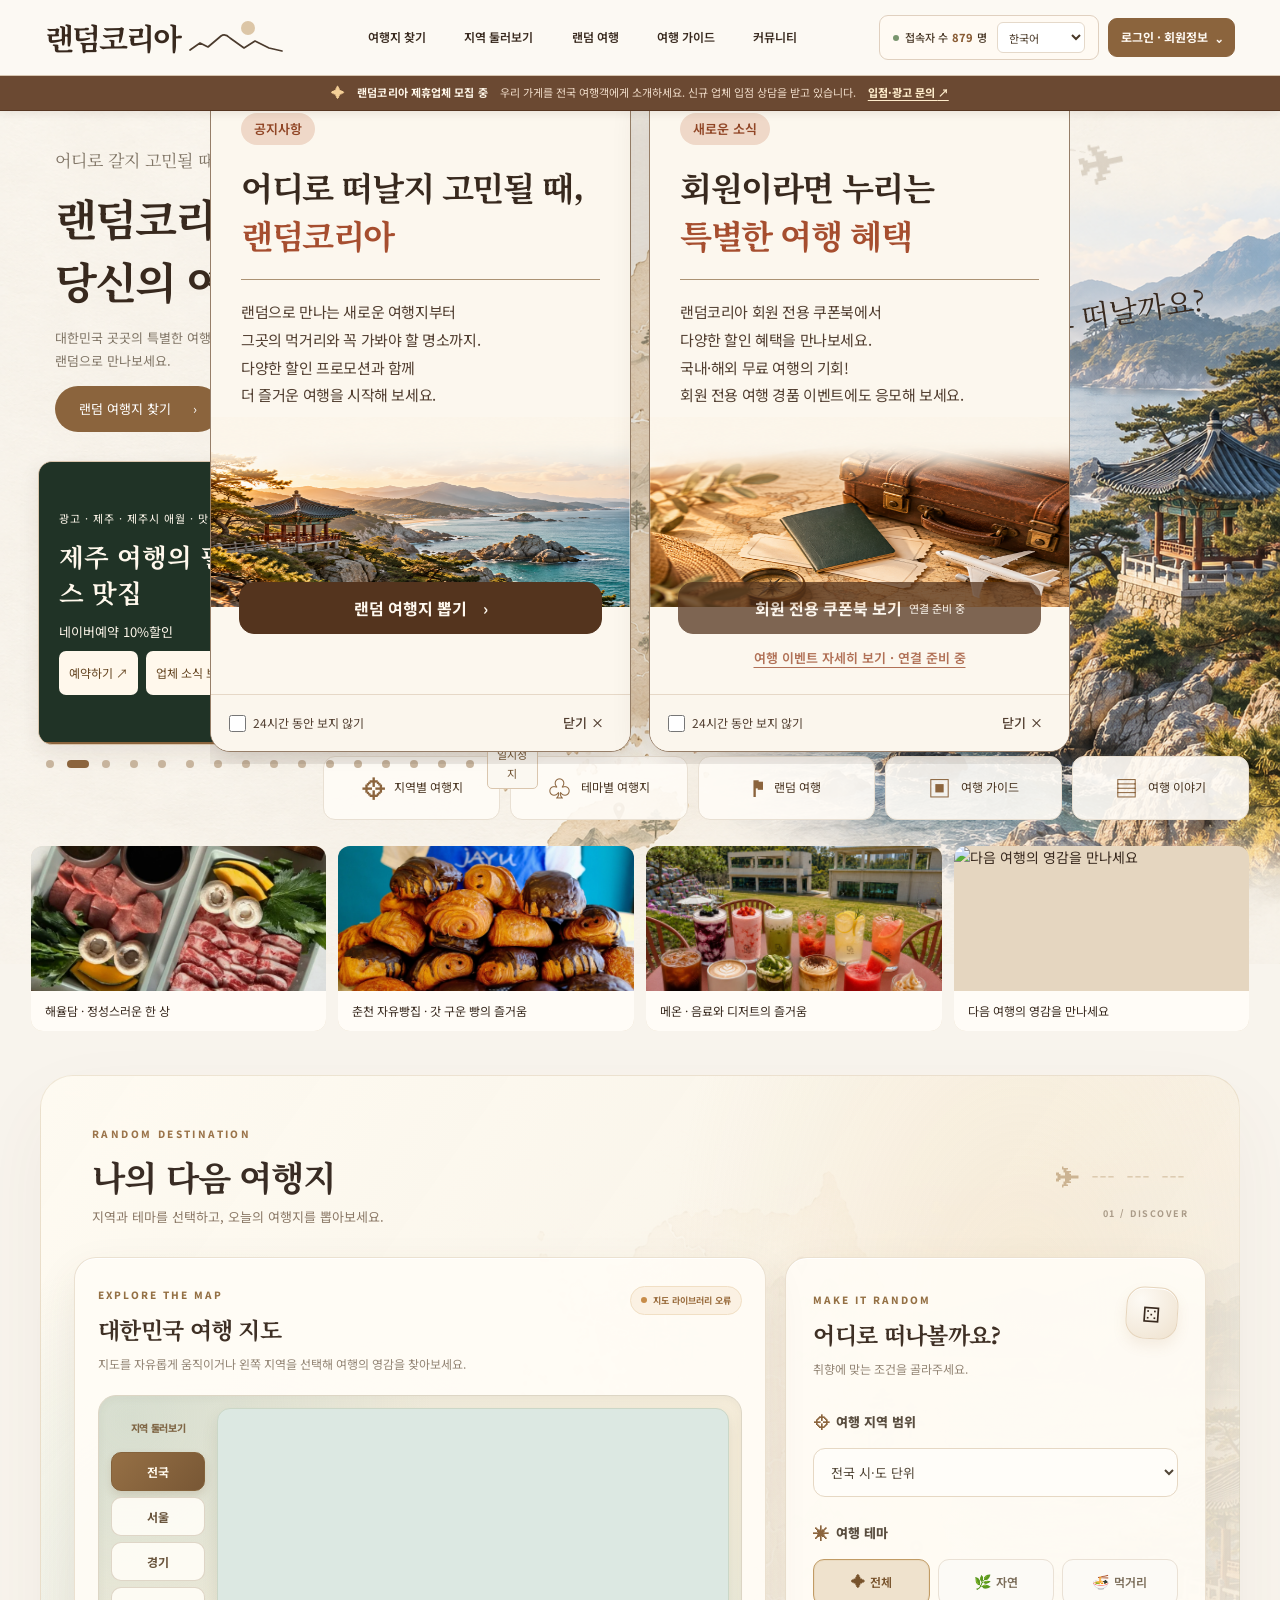
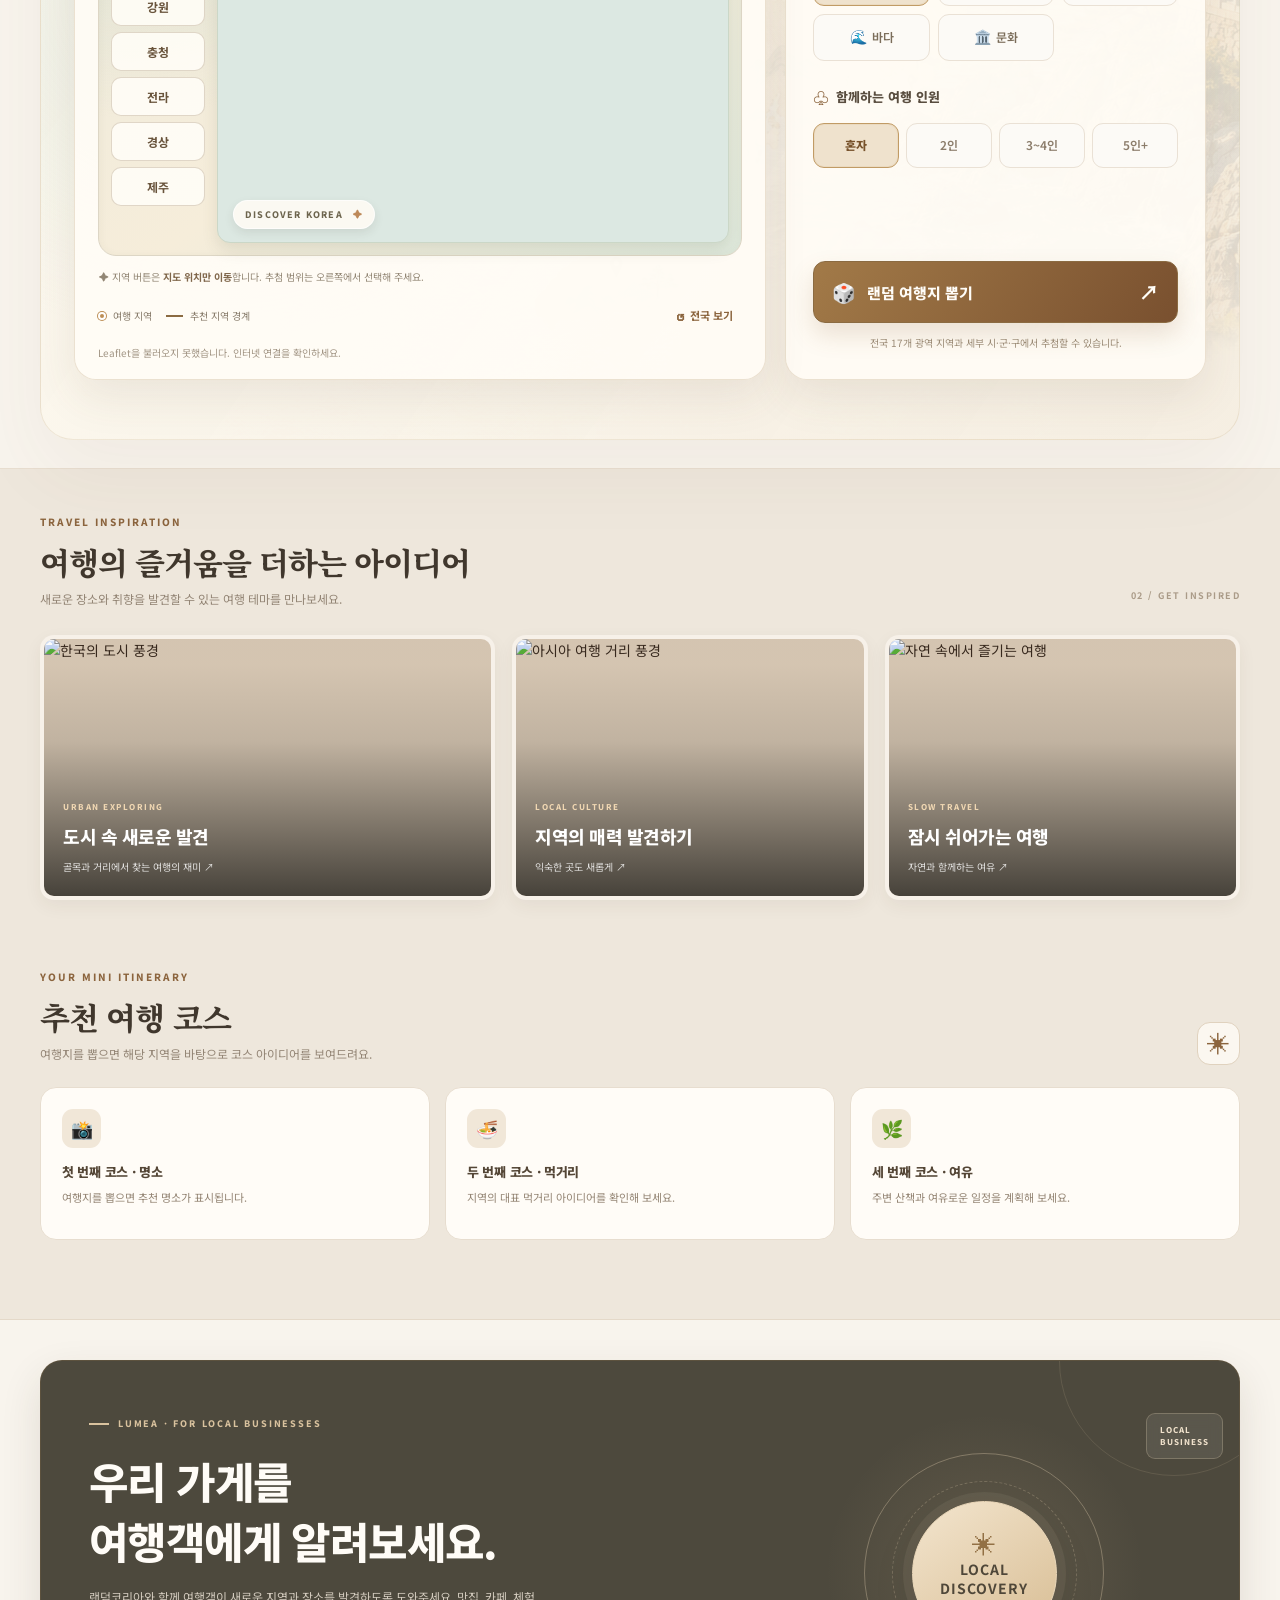
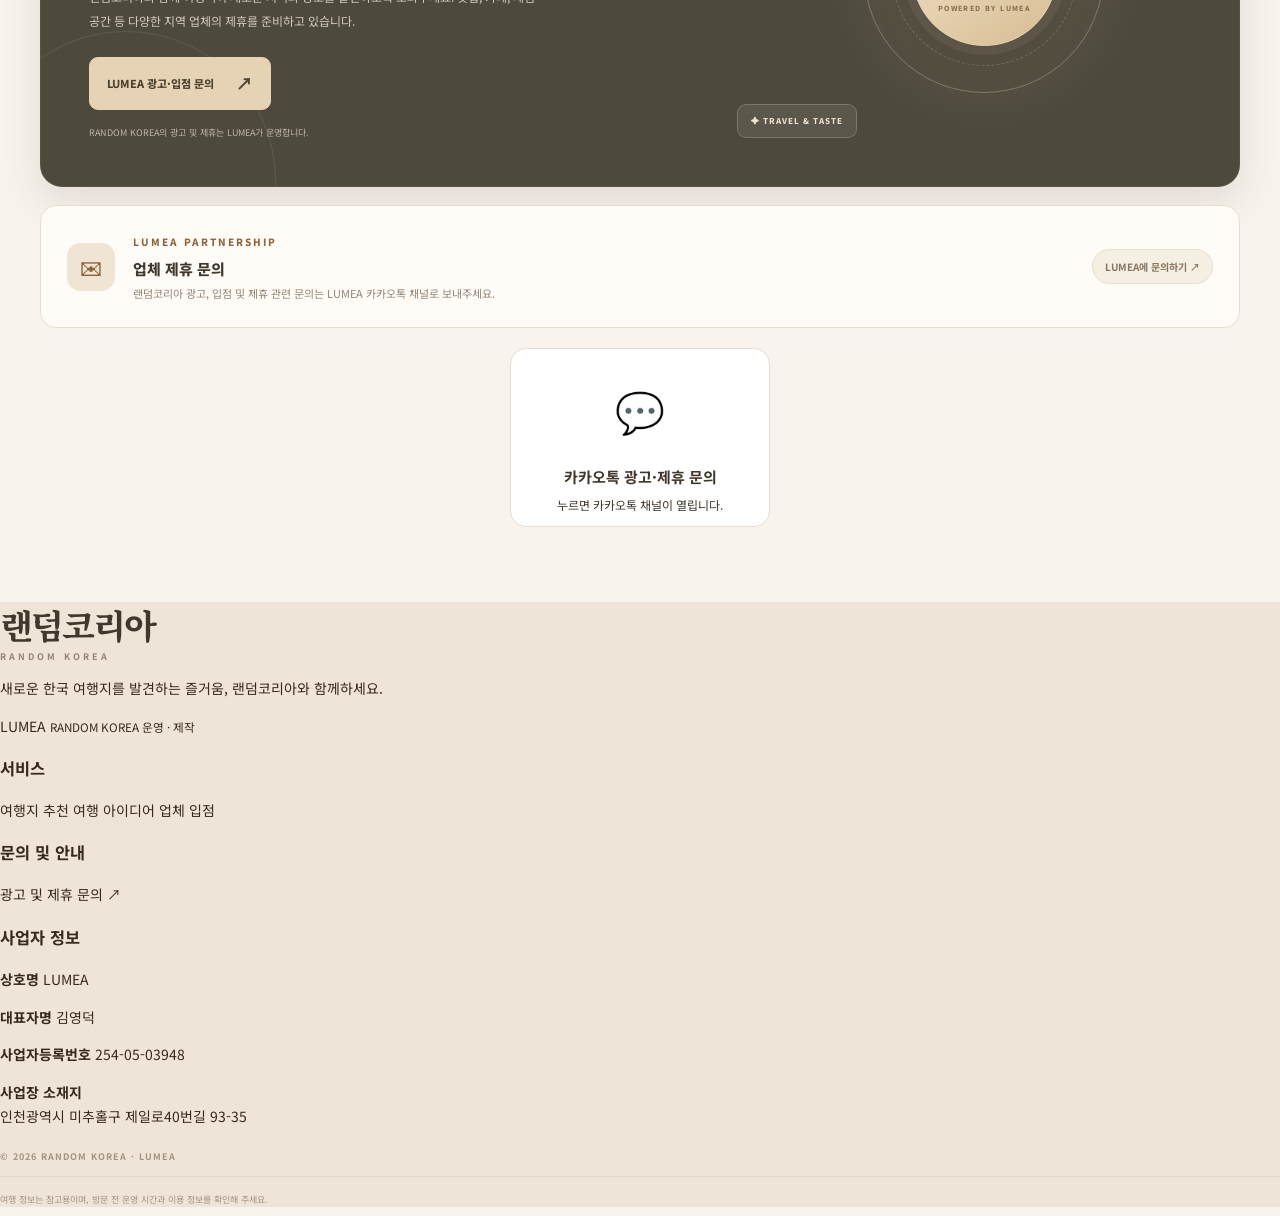
==== commit e3bdd15a: "Add files via upload" ====
--- a/index.html
+++ b/index.html
@@ -1292,20 +1292,16 @@
 </nav><nav aria-label="모바일 여행 바로가기" class="rk-a-quick"><a href="#travel"><span class="rk-a-quick-icon">⌖</span><span>지역별 여행</span></a><a href="#travel"><span class="rk-a-quick-icon">⚄</span><span>랜덤 여행</span></a><a href="#courses"><span class="rk-a-quick-icon">▤</span><span>여행 가이드</span></a></nav><a class="rk-a-promo" href="./partners.html"><span aria-hidden="true" class="rk-a-promo-icon">✦</span><span><strong>랜덤코리아 제휴업체 둘러보기</strong><small>여행지 주변의 다양한 가게를 만나보세요</small></span><span aria-hidden="true">›</span></a>
 <div class="poster-bottom">
 <figure class="poster-photo">
-<img alt="도시에서 만나는 새로운 풍경" loading="lazy" src="https://images.unsplash.com/photo-1517154421773-0529f29ea451?auto=format&amp;fit=crop&amp;w=600&amp;q=85"/>
-<figcaption>
-            도시에서 만나는 새로운 풍경
-          </figcaption>
+<img alt="해율담의 고기와 채소로 차린 한 상" loading="lazy" src="./haeyuldam.webp"/>
+<figcaption>해율담 · 정성스러운 한 상</figcaption>
 </figure>
 <figure class="poster-photo">
 <a class="rk-photo-link" href="./partners.html" aria-label="춘천 자유빵집 상세 페이지 보기"><img alt="춘천 자유빵집에서 구운 크루아상과 초콜릿 페이스트리" loading="lazy" src="./jayu-bakery.jpg"/></a>
 <figcaption><a href="./partners.html">춘천 자유빵집 · 갓 구운 빵의 즐거움</a></figcaption>
 </figure>
 <figure class="poster-photo">
-<img alt="자연 속에서 쉬어가는 여행" loading="lazy" src="https://images.unsplash.com/photo-1500530855697-b586d89ba3ee?auto=format&amp;fit=crop&amp;w=600&amp;q=85"/>
-<figcaption>
-            자연 속에서 쉬어가는 여행
-          </figcaption>
+<img alt="메온 카페의 다양한 음료와 디저트" loading="lazy" src="./meon.webp"/>
+<figcaption>메온 · 음료와 디저트의 즐거움</figcaption>
 </figure>
 <figure class="poster-photo">
 <img alt="다음 여행의 영감을 만나세요" loading="lazy" src="https://images.unsplash.com/photo-1493976040374-85c8e12f0c0e?auto=format&amp;fit=crop&amp;w=600&amp;q=85"/>
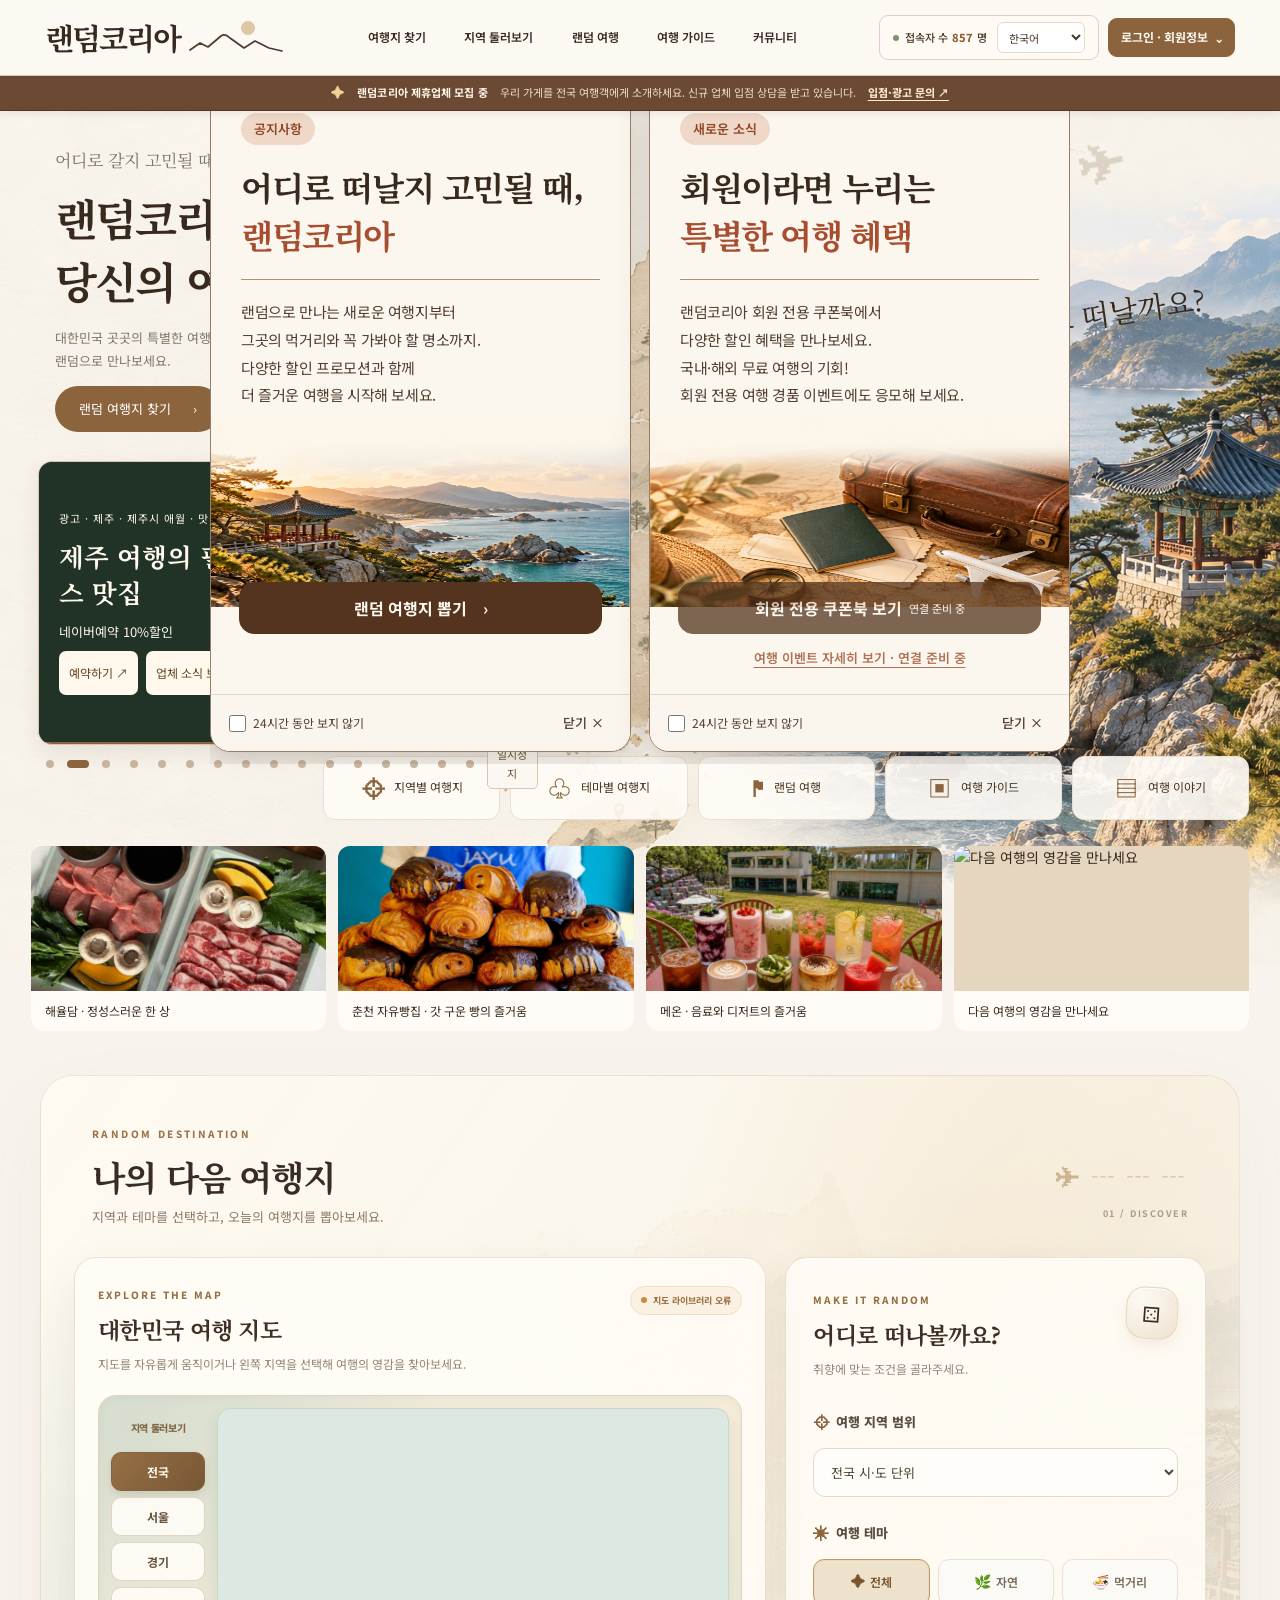
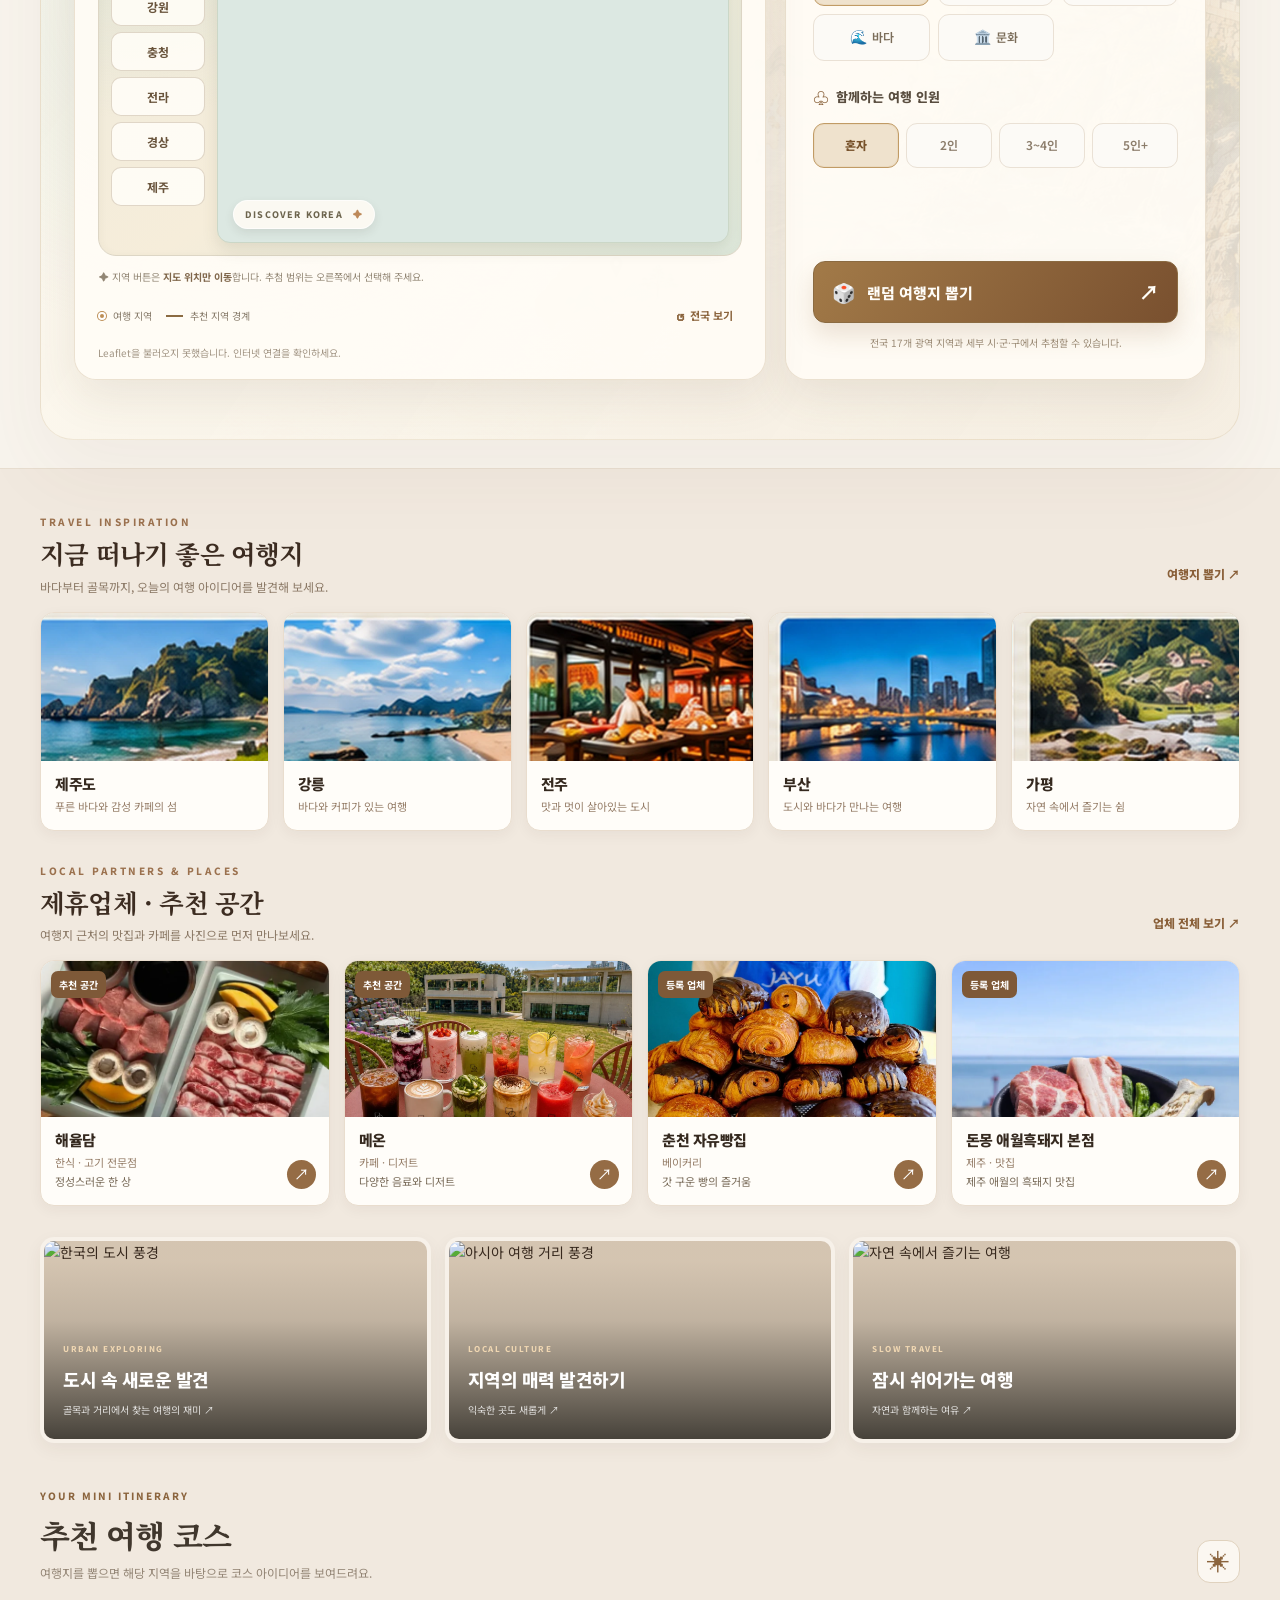
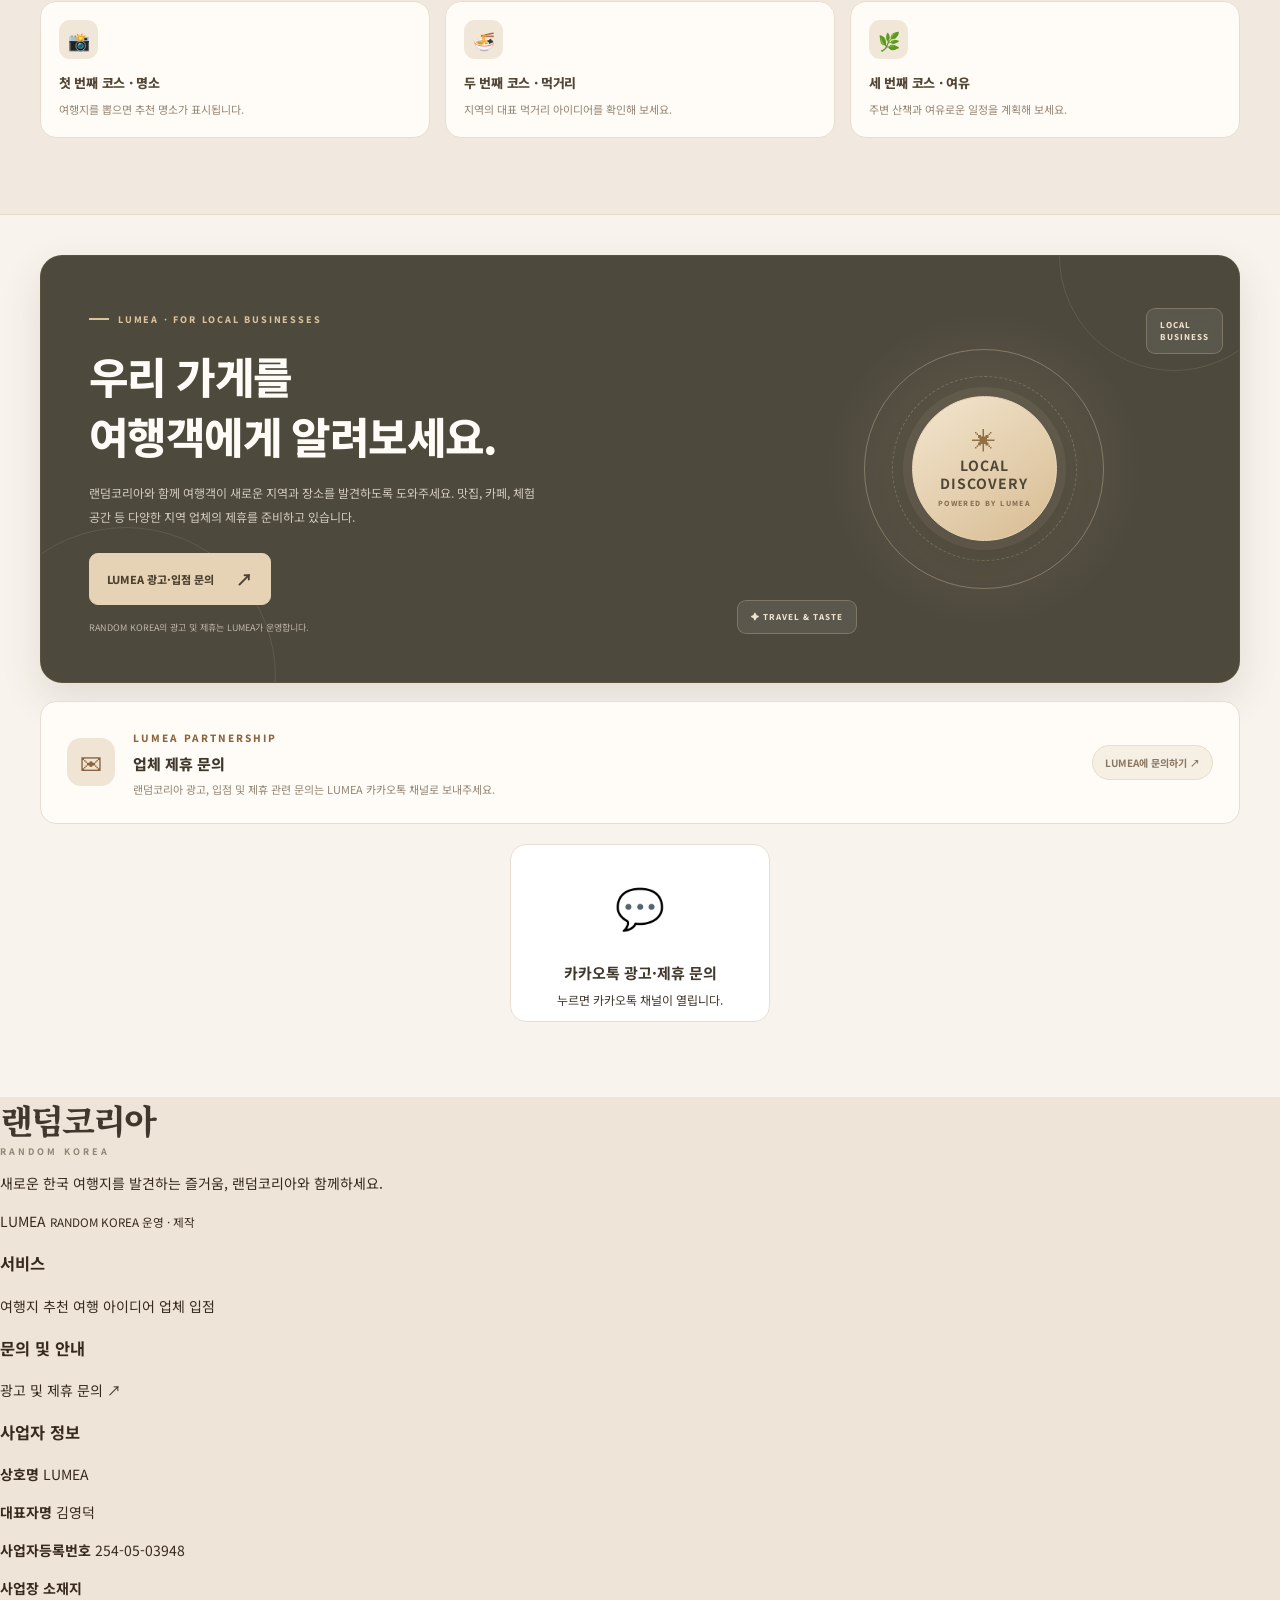
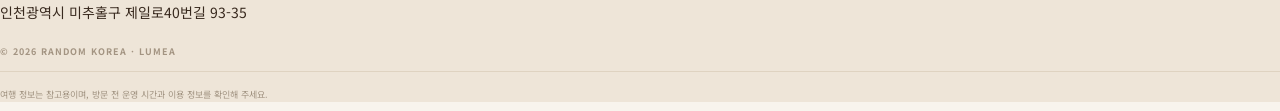
==== commit 64259432: "Add files via upload" ====
--- a/index.html
+++ b/index.html
@@ -1075,6 +1075,7 @@
 <link rel="stylesheet" href="./mobile-refine-v7.css?v=20261016">
 <link href="./desktop-abcd-v9.css?v=20261016-v10" rel="stylesheet"/>
 <link href="./pc-travel-a-v11.css?v=20261016-a1" rel="stylesheet"/>
+<link href="./rk-curated-v15.css?v=20261016" rel="stylesheet"/>
 </head>
 <body>
 <!-- PC 왼쪽 광고 -->
@@ -1526,6 +1527,29 @@
             02 / GET INSPIRED
           </span>
 </div>
+<!-- RK curated editorial section v15 — PC only, existing map/draw/content preserved -->
+<div class="rk-v15-discover" aria-label="랜덤코리아 여행지와 업체 추천">
+<section class="rk-v15-block" aria-labelledby="rk-v15-dest-heading">
+  <div class="rk-v15-heading"><div><span class="rk-v15-eyebrow">TRAVEL INSPIRATION</span><h2 id="rk-v15-dest-heading">지금 떠나기 좋은 여행지</h2><p>바다부터 골목까지, 오늘의 여행 아이디어를 발견해 보세요.</p></div><a class="rk-v15-more" href="#travel">여행지 뽑기 <span aria-hidden="true">↗</span></a></div>
+  <div class="rk-v15-dest-grid">
+    <a class="rk-v15-dest-card" href="#travel" data-rk-v15-region="jeju" aria-label="제주도 여행 지역 지도 보기"><span class="rk-v15-image"><img src="./rk-v15-jeju.webp" alt="제주도 여행 분위기 이미지" loading="lazy"></span><span class="rk-v15-card-body"><strong>제주도</strong><small>푸른 바다와 감성 카페의 섬</small></span></a>
+    <a class="rk-v15-dest-card" href="#travel" data-rk-v15-region="gangwon" aria-label="강릉 여행 지역 지도 보기"><span class="rk-v15-image"><img src="./rk-v15-gangneung.webp" alt="강릉 여행 분위기 이미지" loading="lazy"></span><span class="rk-v15-card-body"><strong>강릉</strong><small>바다와 커피가 있는 여행</small></span></a>
+    <a class="rk-v15-dest-card" href="#travel" data-rk-v15-region="jeolla" aria-label="전주 여행 지역 지도 보기"><span class="rk-v15-image"><img src="./rk-v15-jeonju.webp" alt="전주 여행 분위기 이미지" loading="lazy"></span><span class="rk-v15-card-body"><strong>전주</strong><small>맛과 멋이 살아있는 도시</small></span></a>
+    <a class="rk-v15-dest-card" href="#travel" data-rk-v15-region="gyeongsang" aria-label="부산 여행 지역 지도 보기"><span class="rk-v15-image"><img src="./rk-v15-busan.webp" alt="부산 여행 분위기 이미지" loading="lazy"></span><span class="rk-v15-card-body"><strong>부산</strong><small>도시와 바다가 만나는 여행</small></span></a>
+    <a class="rk-v15-dest-card" href="#travel" data-rk-v15-region="gyeonggi" aria-label="가평 여행 지역 지도 보기"><span class="rk-v15-image"><img src="./rk-v15-gapyeong.webp" alt="가평 여행 분위기 이미지" loading="lazy"></span><span class="rk-v15-card-body"><strong>가평</strong><small>자연 속에서 즐기는 쉼</small></span></a>
+  </div>
+</section>
+<section class="rk-v15-block rk-v15-partner-block" aria-labelledby="rk-v15-partner-heading">
+  <div class="rk-v15-heading"><div><span class="rk-v15-eyebrow">LOCAL PARTNERS & PLACES</span><h2 id="rk-v15-partner-heading">제휴업체 · 추천 공간</h2><p>여행지 근처의 맛집과 카페를 사진으로 먼저 만나보세요.</p></div><a class="rk-v15-more" href="./partners.html">업체 전체 보기 <span aria-hidden="true">↗</span></a></div>
+  <div class="rk-v15-partner-grid">
+    <a class="rk-v15-partner-card" href="./partners.html" data-rk-v15-partner="" aria-label="해율담 업체 정보 살펴보기"><span class="rk-v15-image"><img src="./rk-v15-haeyuldam.webp" alt="해율담 사진" loading="lazy"><span class="rk-v15-tag">추천 공간</span></span><span class="rk-v15-card-body"><strong>해율담</strong><small>한식 · 고기 전문점</small><span class="rk-v15-card-desc">정성스러운 한 상</span><span class="rk-v15-card-arrow" aria-hidden="true">↗</span></span></a>
+    <a class="rk-v15-partner-card" href="./partners.html" data-rk-v15-partner="" aria-label="메온 업체 정보 살펴보기"><span class="rk-v15-image"><img src="./rk-v15-meon.webp" alt="메온 사진" loading="lazy"><span class="rk-v15-tag">추천 공간</span></span><span class="rk-v15-card-body"><strong>메온</strong><small>카페 · 디저트</small><span class="rk-v15-card-desc">다양한 음료와 디저트</span><span class="rk-v15-card-arrow" aria-hidden="true">↗</span></span></a>
+    <a class="rk-v15-partner-card" href="./partners.html" data-rk-v15-partner="자유빵집" aria-label="춘천 자유빵집 업체 정보 살펴보기"><span class="rk-v15-image"><img src="./rk-v15-jayu.webp" alt="춘천 자유빵집 사진" loading="lazy"><span class="rk-v15-tag">등록 업체</span></span><span class="rk-v15-card-body"><strong>춘천 자유빵집</strong><small>베이커리</small><span class="rk-v15-card-desc">갓 구운 빵의 즐거움</span><span class="rk-v15-card-arrow" aria-hidden="true">↗</span></span></a>
+    <a class="rk-v15-partner-card" href="./partners.html" data-rk-v15-partner="돈몽 애월흑돼지 본점" aria-label="돈몽 애월흑돼지 본점 업체 정보 살펴보기"><span class="rk-v15-image"><img src="./rk-v15-donmong.webp" alt="돈몽 애월흑돼지 본점 사진" loading="lazy"><span class="rk-v15-tag">등록 업체</span></span><span class="rk-v15-card-body"><strong>돈몽 애월흑돼지 본점</strong><small>제주 · 맛집</small><span class="rk-v15-card-desc">제주 애월의 흑돼지 맛집</span><span class="rk-v15-card-arrow" aria-hidden="true">↗</span></span></a>
+  </div>
+</section>
+</div>
+<!-- End RK curated editorial section v15 -->
 <div class="inspiration-grid">
 <a class="inspiration-card inspiration-large" href="#travel">
 <img alt="한국의 도시 풍경" loading="lazy" src="https://images.unsplash.com/photo-1517154421773-0529f29ea451?auto=format&amp;fit=crop&amp;w=1000&amp;q=85"/>
@@ -1808,5 +1832,6 @@
 </nav>
 <script defer src="./mobile-refine-v7.js?v=20261016"></script>
 <link rel="stylesheet" href="./mobile-partner-connect.css?v=20261016"><script defer src="./partners-common.js"></script><script defer src="./partners-data.js"></script><script defer src="./mobile-partner-connect.js?v=20261016"></script><script defer src="./desktop-abcd-v9.js?v=20261016"></script><script defer src="./pc-travel-a-v11.js?v=20261016-a1"></script>
+<script defer src="./rk-curated-v15.js?v=20261016"></script>
 </body>
 </html>
--- a/rk-curated-v15.css
+++ b/rk-curated-v15.css
@@ -0,0 +1,44 @@
+/* Random Korea curated home v15 — intentionally isolated to PC (>1000px). */
+.rk-v15-discover{display:none}
+@media(min-width:1001px){
+  .ideas-section{background:#f1e9df!important;padding:44px 0 76px!important}
+  .ideas-section>.page-container>.section-heading{display:none!important}
+  .rk-v15-discover{display:block}
+  .rk-v15-block{margin:0 0 31px}
+  .rk-v15-block+.rk-v15-block{margin-top:28px}
+  .rk-v15-heading{display:flex;align-items:end;justify-content:space-between;gap:20px;margin:0 0 16px}
+  .rk-v15-eyebrow{display:block;font-size:10px;letter-spacing:2.5px;color:#9b714e;font-weight:800;margin:0 0 7px}
+  .rk-v15-heading h2{font:700 clamp(23px,2vw,30px)/1.3 'Noto Serif KR',serif;color:#3c2c21;margin:0 0 6px;letter-spacing:-.8px}
+  .rk-v15-heading p{font-size:12px;line-height:1.6;color:#8b7966;margin:0}
+  .rk-v15-more{font-size:12px;white-space:nowrap;text-decoration:none;color:#895f38;font-weight:800;padding:11px 0}
+  .rk-v15-more:hover{text-decoration:underline}
+  .rk-v15-dest-grid{display:grid;grid-template-columns:repeat(5,minmax(0,1fr));gap:14px}
+  .rk-v15-partner-grid{display:grid;grid-template-columns:repeat(4,minmax(0,1fr));gap:14px}
+  .rk-v15-dest-card,.rk-v15-partner-card{display:block;position:relative;min-width:0;overflow:hidden;text-decoration:none;color:#3d3026;background:#fffdf9;border-radius:14px;border:1px solid #e9ddce;box-shadow:0 4px 14px rgba(64,49,32,.05);transition:transform .2s ease,box-shadow .2s ease}
+  .rk-v15-dest-card:hover,.rk-v15-partner-card:hover{transform:translateY(-4px);box-shadow:0 12px 28px rgba(64,49,32,.13)}
+  .rk-v15-dest-card:focus-visible,.rk-v15-partner-card:focus-visible,.rk-v15-more:focus-visible{outline:3px solid #987148;outline-offset:3px}
+  .rk-v15-image{display:block;position:relative;overflow:hidden;background:linear-gradient(135deg,#dae6da,#d7bda4);height:148px}
+  .rk-v15-partner-card .rk-v15-image{height:156px}
+  .rk-v15-image img{display:block;width:100%;height:100%;object-fit:cover;transition:transform .35s ease}
+  .rk-v15-dest-card:hover img,.rk-v15-partner-card:hover img{transform:scale(1.04)}
+  .rk-v15-card-body{display:block;position:relative;padding:12px 14px 15px}
+  .rk-v15-card-body strong{display:block;font-size:15px;color:#35291f;font-weight:800;letter-spacing:-.5px;line-height:1.4}
+  .rk-v15-card-body small{display:block;font-size:11px;line-height:1.55;color:#967e69;margin-top:4px;word-break:keep-all}
+  .rk-v15-card-desc{display:block;font-size:11px;color:#796b59;margin-top:3px;line-height:1.4;padding-right:25px;word-break:keep-all}
+  .rk-v15-tag{position:absolute;top:10px;left:10px;display:inline-block;background:#7e5938;color:white;padding:5px 8px;border-radius:7px;font-size:10px;font-weight:700}
+  .rk-v15-card-arrow{position:absolute;right:13px;bottom:16px;display:grid;place-items:center;width:29px;height:29px;border-radius:50%;background:#956c45;color:#fff;font-size:15px}
+  /* Preserve the existing three large travel idea cards and course functionality. */
+  .ideas-section .inspiration-grid{margin-top:8px;grid-template-columns:repeat(3,minmax(0,1fr));gap:14px}
+  .ideas-section .inspiration-card,.ideas-section .inspiration-large{height:206px!important;grid-column:auto!important;grid-row:auto!important;border-radius:14px}
+  .ideas-section .course-heading{margin-top:40px;margin-bottom:18px}
+  .ideas-section .course-card{min-height:108px!important;padding:18px!important}
+}
+@media(min-width:1001px) and (max-width:1200px){
+  .rk-v15-dest-grid{gap:10px}.rk-v15-partner-grid{gap:10px}
+  .rk-v15-image{height:125px}.rk-v15-partner-card .rk-v15-image{height:137px}
+  .rk-v15-card-body{padding:11px}.rk-v15-card-body strong{font-size:13px}
+}
+@media(prefers-reduced-motion:reduce){.rk-v15-dest-card,.rk-v15-partner-card,.rk-v15-image img{transition:none}}
+
+/* Keep floating desktop ads outside the editorial content on mid-size monitors. */
+@media(min-width:1451px) and (max-width:1650px){.ideas-section>.page-container{max-width:calc(100% - 430px)}}
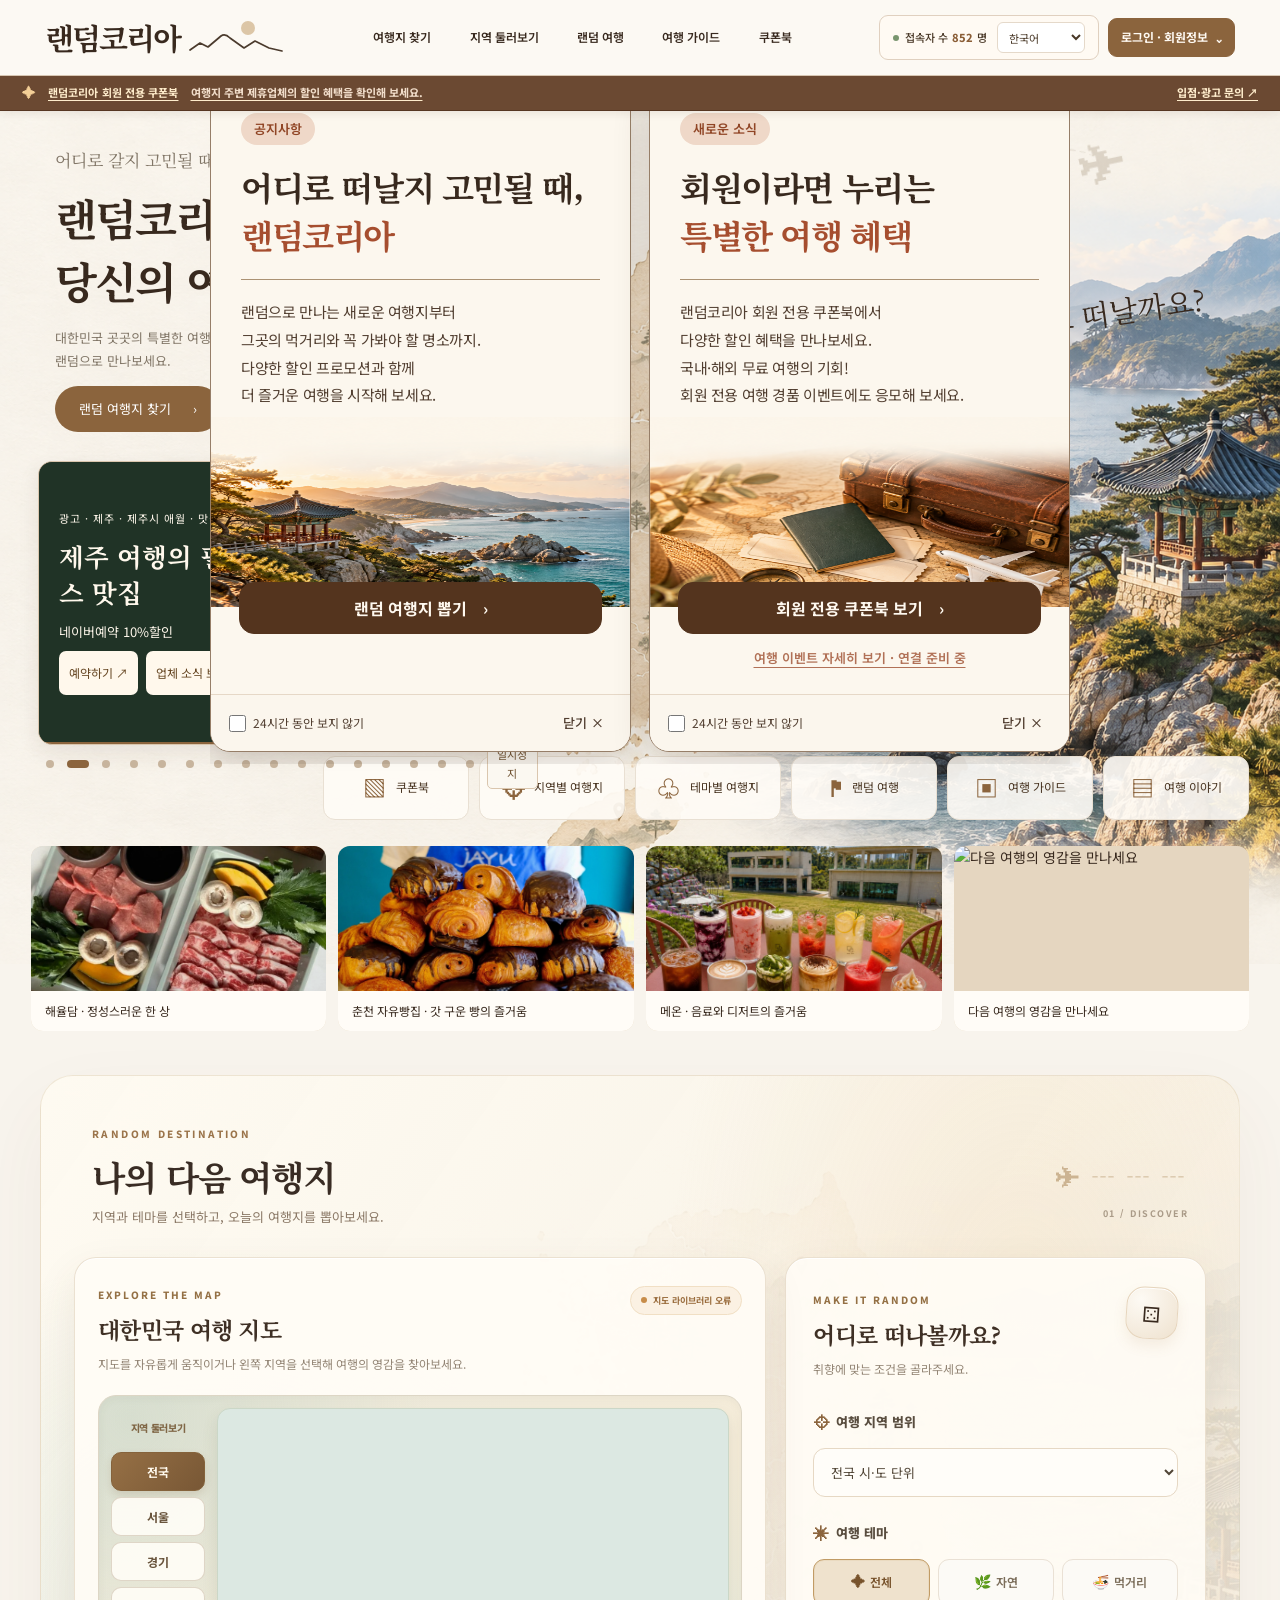
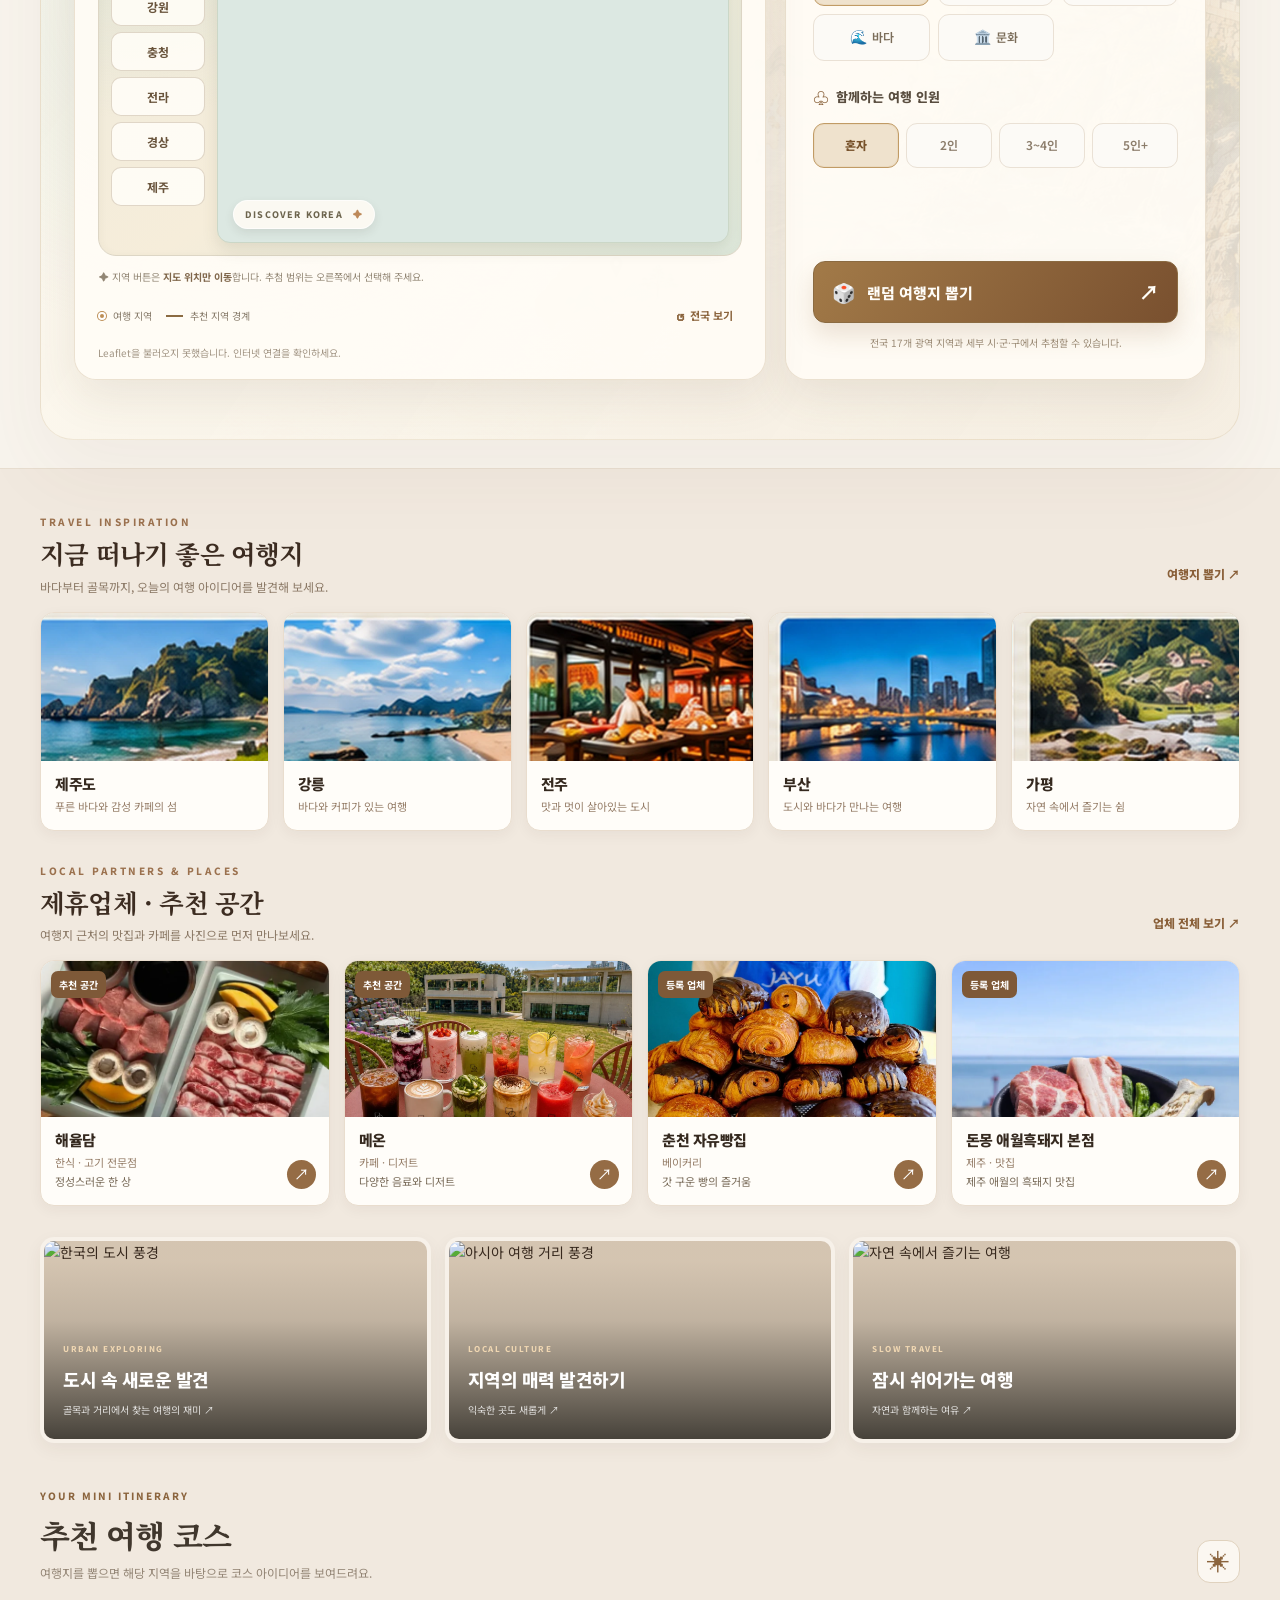
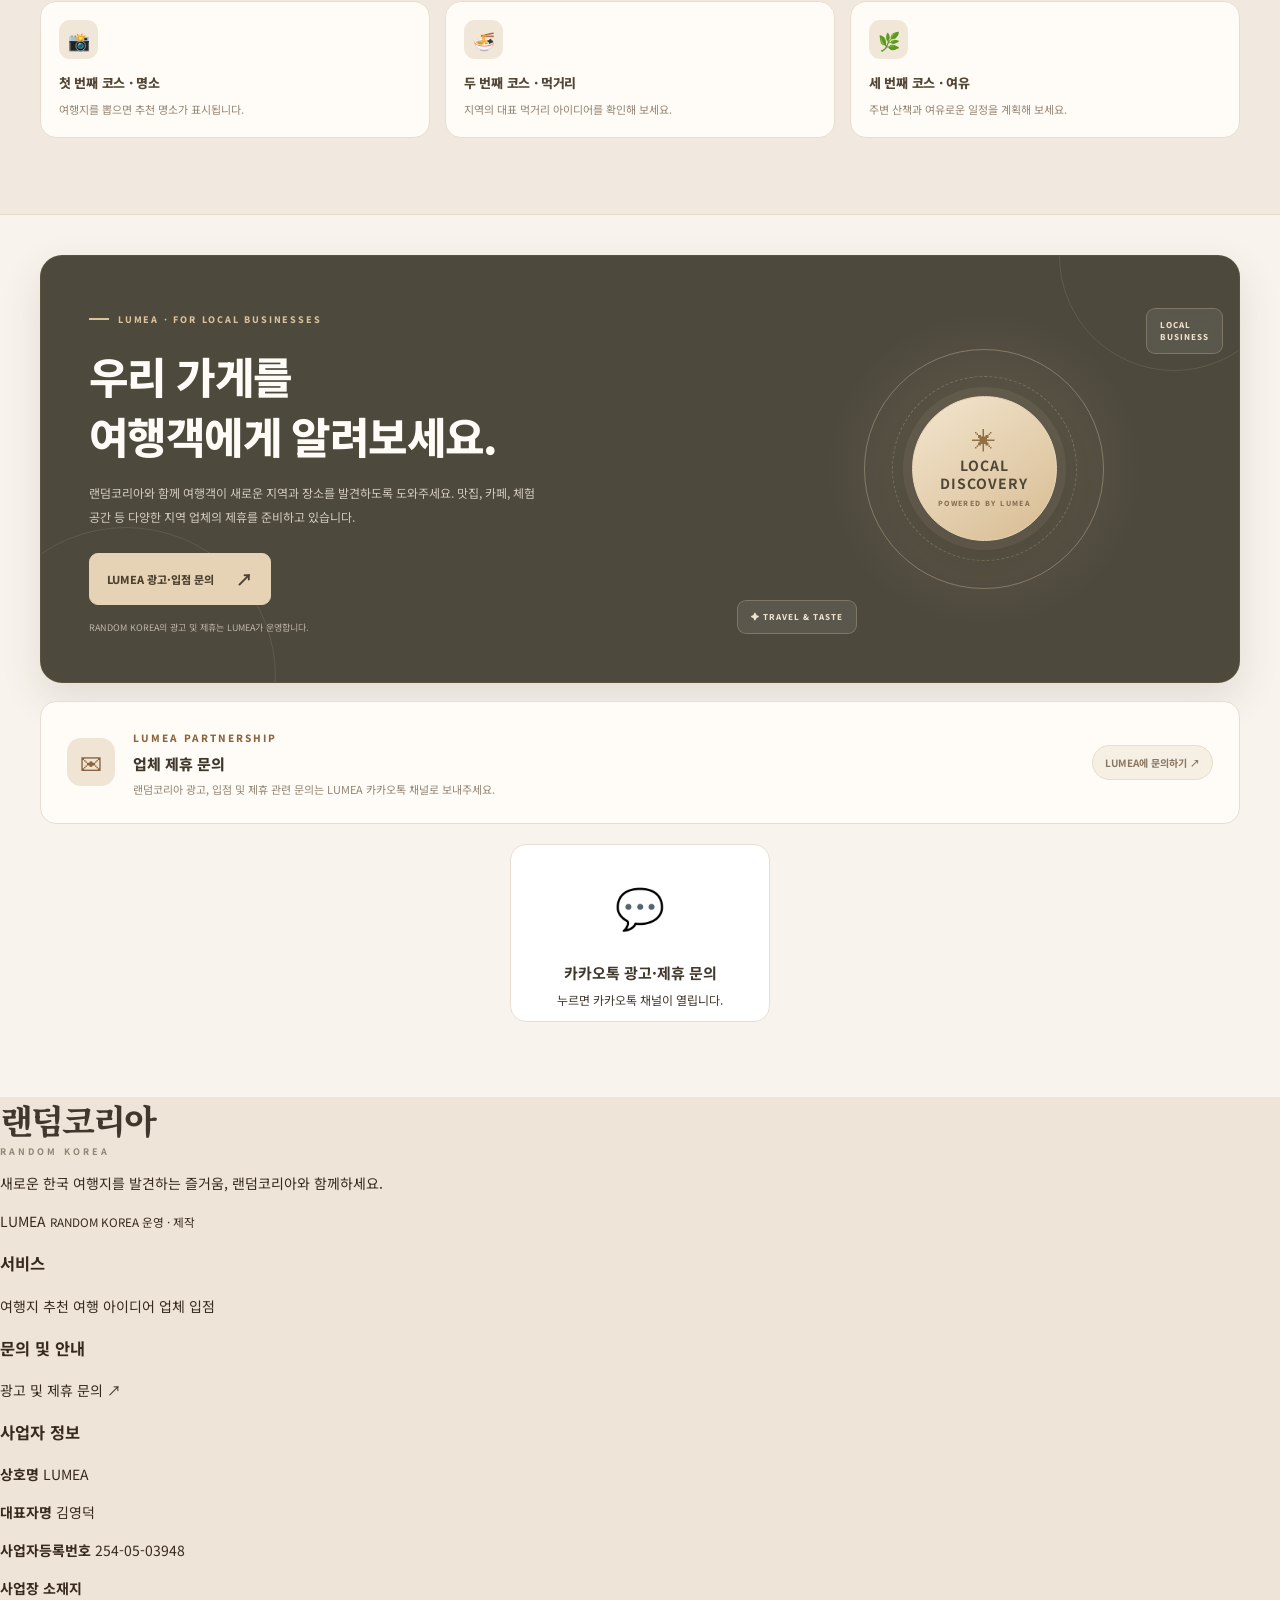
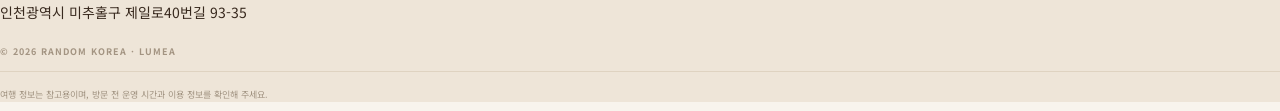
==== commit 2bc32ae4: "Add files via upload" ====
--- a/index.html
+++ b/index.html
@@ -1076,26 +1076,48 @@
 <link href="./desktop-abcd-v9.css?v=20261016-v10" rel="stylesheet"/>
 <link href="./pc-travel-a-v11.css?v=20261016-a1" rel="stylesheet"/>
 <link href="./rk-curated-v15.css?v=20261016" rel="stylesheet"/>
+<style>
+.rk-ribbon-inner { display:flex; align-items:center; gap:12px; }
+.rk-ribbon-coupon-link { display:flex; align-items:center; gap:12px; flex:1 1 auto; min-width:0; color:inherit; text-decoration:none; }
+.rk-ribbon-coupon-link:hover strong { text-decoration:underline; text-underline-offset:3px; }
+.rk-ribbon-coupon-link:focus-visible,.rk-ribbon-contact:focus-visible { outline:2px solid #fff5e8; outline-offset:3px; border-radius:3px; }
+.rk-ribbon-description { min-width:0; }
+.rk-ribbon-contact { flex:0 0 auto; }
+.rk-coupon-ad {
+  display:block;
+  color:#40372d;
+  text-decoration:none;
+  padding:14px 12px 13px;
+}
+.rk-coupon-ad:focus-visible { outline:3px solid #8b643d; outline-offset:4px; }
+.rk-coupon-ad img {
+  display:block;
+  width:88px;
+  height:132px;
+  object-fit:contain;
+  margin:0 auto 8px;
+}
+.rk-coupon-ad .side-ad-brand { display:block; font:700 9px/1.35 Georgia,serif; letter-spacing:.08em; color:#8b6b42; }
+.rk-coupon-ad .side-ad-small { display:block; margin:2px 0 6px; font-size:8px; letter-spacing:.06em; color:#9b8b78; }
+.rk-coupon-ad strong { margin:0 0 5px; font:700 18px/1.25 'Noto Serif KR',serif; }
+.rk-coupon-ad p { margin:0 0 10px; font-size:10px; line-height:1.45; }
+.rk-coupon-ad .rk-coupon-cta { display:block; padding:9px 6px; border-radius:9px; background:#8b6b42; color:#fff; font-size:10px; font-weight:800; }
+.rk-coupon-ad:hover .rk-coupon-cta { background:#705332; }
+.poster-shortcuts { grid-template-columns:repeat(6,minmax(0,1fr))!important; }
+@media(max-width:768px){ .rk-ribbon-inner{gap:8px}.rk-ribbon-description{display:none!important}.rk-ribbon-coupon-link{flex:1}.poster-shortcuts{grid-template-columns:repeat(3,minmax(0,1fr))!important}.poster-hero>.rk-a-quick{grid-template-columns:repeat(4,minmax(0,1fr))!important}.rk-a-quick a{font-size:11px!important}.rk-a-quick-icon{width:54px!important;height:54px!important;font-size:24px!important} }
+</style>
 </head>
 <body>
 <!-- PC 왼쪽 광고 -->
-<aside aria-label="LUMEA 광고" class="side-ad side-ad-left">
-<div class="side-ad-box">
-<span class="side-ad-brand">LUMEA</span>
-<span class="side-ad-small">LOCAL PARTNERSHIP</span>
-<strong>
-        여행지 주변<br/>
-        좋은 업체 찾기
-      </strong>
-<p>
-        RANDOM KOREA를 찾는<br/>
-        국내외 여행객에게<br/>
-        매장을 홍보해보세요.
-      </p>
-<a href="./partners.html">
-        제휴·추천 업체 보기 <span>→</span>
+<aside aria-label="회원 전용 쿠폰북" class="side-ad side-ad-left">
+<a class="side-ad-box rk-coupon-ad" href="./couponbook.html" aria-label="쿠폰북 페이지로 이동">
+<img src="./rk-couponbook-vertical.png" alt="랜덤코리아 세로형 쿠폰북 티켓 미리보기"/>
+<span class="side-ad-brand">RANDOM KOREA</span>
+<span class="side-ad-small">MEMBER BENEFIT</span>
+<strong>쿠폰북</strong>
+<p>회원 전용 제휴 혜택을<br/>모아보세요</p>
+<span class="rk-coupon-cta">쿠폰북 보러가기 →</span>
 </a>
-</div>
 </aside>
 <!-- PC 오른쪽 광고 -->
 <aside aria-label="LUMEA 광고" class="side-ad side-ad-right">
@@ -1130,9 +1152,7 @@
 <a href="#travel">지역 둘러보기</a>
 <a href="#travel">랜덤 여행</a>
 <a href="#courses">여행 가이드</a>
-<button id="rkCommunityButton" type="button">
-        커뮤니티
-      </button>
+<a href="./couponbook.html" aria-label="랜덤코리아 회원 전용 쿠폰북 보기">쿠폰북</a>
 </nav>
 <div class="rk-clean-actions">
 <a aria-label="여행지 검색 및 선택" class="rk-icon-control" href="#travel">
@@ -1190,9 +1210,11 @@
 <div class="rk-desktop-ribbon" role="region" aria-label="제휴업체 상시 안내">
   <div class="rk-ribbon-inner">
     <span class="rk-ribbon-mark" aria-hidden="true">✦</span>
-    <strong>랜덤코리아 제휴업체 모집 중</strong>
-    <span class="rk-ribbon-description">우리 가게를 전국 여행객에게 소개하세요. 신규 업체 입점 상담을 받고 있습니다.</span>
-    <a href="https://pf.kakao.com/_xmXsFX" target="_blank" rel="noopener noreferrer">입점·광고 문의 <span aria-hidden="true">↗</span></a>
+    <a class="rk-ribbon-coupon-link" href="./couponbook.html" aria-label="회원 전용 쿠폰북 보기">
+      <strong>랜덤코리아 회원 전용 쿠폰북</strong>
+      <span class="rk-ribbon-description">여행지 주변 제휴업체의 할인 혜택을 확인해 보세요.</span>
+    </a>
+    <a class="rk-ribbon-contact" href="https://pf.kakao.com/_xmXsFX" target="_blank" rel="noopener noreferrer">입점·광고 문의 <span aria-hidden="true">↗</span></a>
   </div>
 </div>
 <main>
@@ -1269,7 +1291,11 @@
 </div>
 <div aria-label="광고 선택" class="rk-ad-controls"></div>
 </section>
-<nav aria-label="여행 바로가기" class="poster-shortcuts">
+<nav aria-label="여행 및 쿠폰북 바로가기" class="poster-shortcuts">
+<a href="./couponbook.html" aria-label="회원 전용 쿠폰북 보기">
+<b>▧</b>
+          쿠폰북
+        </a>
 <a href="#travel">
 <b>⌖</b>
           지역별 여행지
@@ -1290,7 +1316,7 @@
 <b>▤</b>
           여행 이야기
         </a>
-</nav><nav aria-label="모바일 여행 바로가기" class="rk-a-quick"><a href="#travel"><span class="rk-a-quick-icon">⌖</span><span>지역별 여행</span></a><a href="#travel"><span class="rk-a-quick-icon">⚄</span><span>랜덤 여행</span></a><a href="#courses"><span class="rk-a-quick-icon">▤</span><span>여행 가이드</span></a></nav><a class="rk-a-promo" href="./partners.html"><span aria-hidden="true" class="rk-a-promo-icon">✦</span><span><strong>랜덤코리아 제휴업체 둘러보기</strong><small>여행지 주변의 다양한 가게를 만나보세요</small></span><span aria-hidden="true">›</span></a>
+</nav><nav aria-label="모바일 여행 바로가기" class="rk-a-quick"><a href="./couponbook.html"><span class="rk-a-quick-icon">▧</span><span>쿠폰북</span></a><a href="#travel"><span class="rk-a-quick-icon">⌖</span><span>지역별 여행</span></a><a href="#travel"><span class="rk-a-quick-icon">⚄</span><span>랜덤 여행</span></a><a href="#courses"><span class="rk-a-quick-icon">▤</span><span>여행 가이드</span></a></nav><a class="rk-a-promo" href="./partners.html"><span aria-hidden="true" class="rk-a-promo-icon">✦</span><span><strong>랜덤코리아 제휴업체 둘러보기</strong><small>여행지 주변의 다양한 가게를 만나보세요</small></span><span aria-hidden="true">›</span></a>
 <div class="poster-bottom">
 <figure class="poster-photo">
 <img alt="해율담의 고기와 채소로 차린 한 상" loading="lazy" src="./haeyuldam.webp"/>
@@ -1770,27 +1796,16 @@
 <script src="./notices.js"></script>
 <script src="./mobile-ui.js?v=20261013-v4"></script>
 <script>
-    const communityButton = document.getElementById(
-      "rkCommunityButton"
-    );
-
-    if (communityButton) {
-      communityButton.addEventListener("click", () => {
-        alert("커뮤니티는 준비 중입니다.");
-      });
-    }
-
     document.querySelectorAll(".side-ad-box").forEach((box) => {
+      const target = box.getAttribute("href") || "./partners.html";
+      if (box.tagName === "A") return;
       box.setAttribute("role", "link");
       box.setAttribute("tabindex", "0");
-      box.setAttribute(
-        "aria-label",
-        "제휴·추천 업체 목록 보기"
-      );
+      box.setAttribute("aria-label", "제휴·추천 업체 목록 보기");
 
       box.addEventListener("click", (event) => {
         if (!event.target.closest("a")) {
-          location.href = "./partners.html";
+          location.href = target;
         }
       });
 
@@ -1800,7 +1815,7 @@
           (event.key === "Enter" || event.key === " ")
         ) {
           event.preventDefault();
-          location.href = "./partners.html";
+          location.href = target;
         }
       });
     });
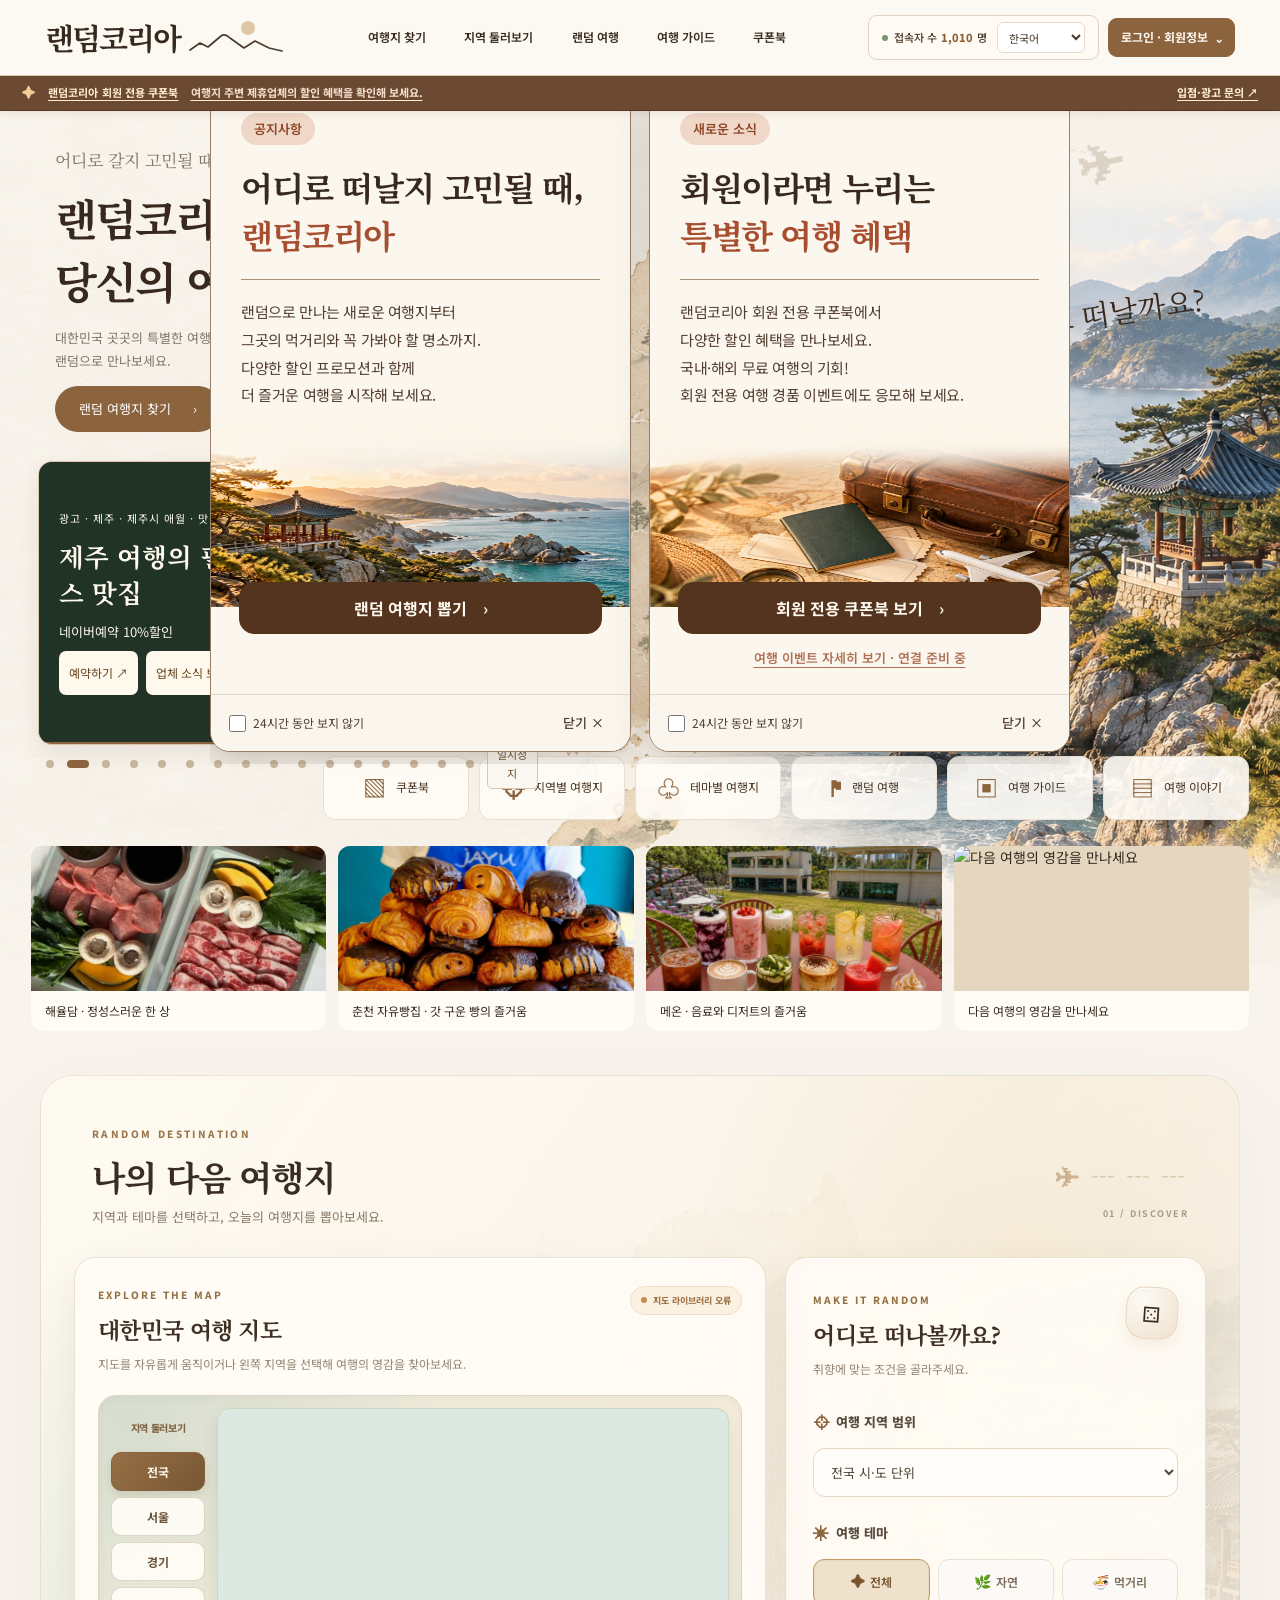
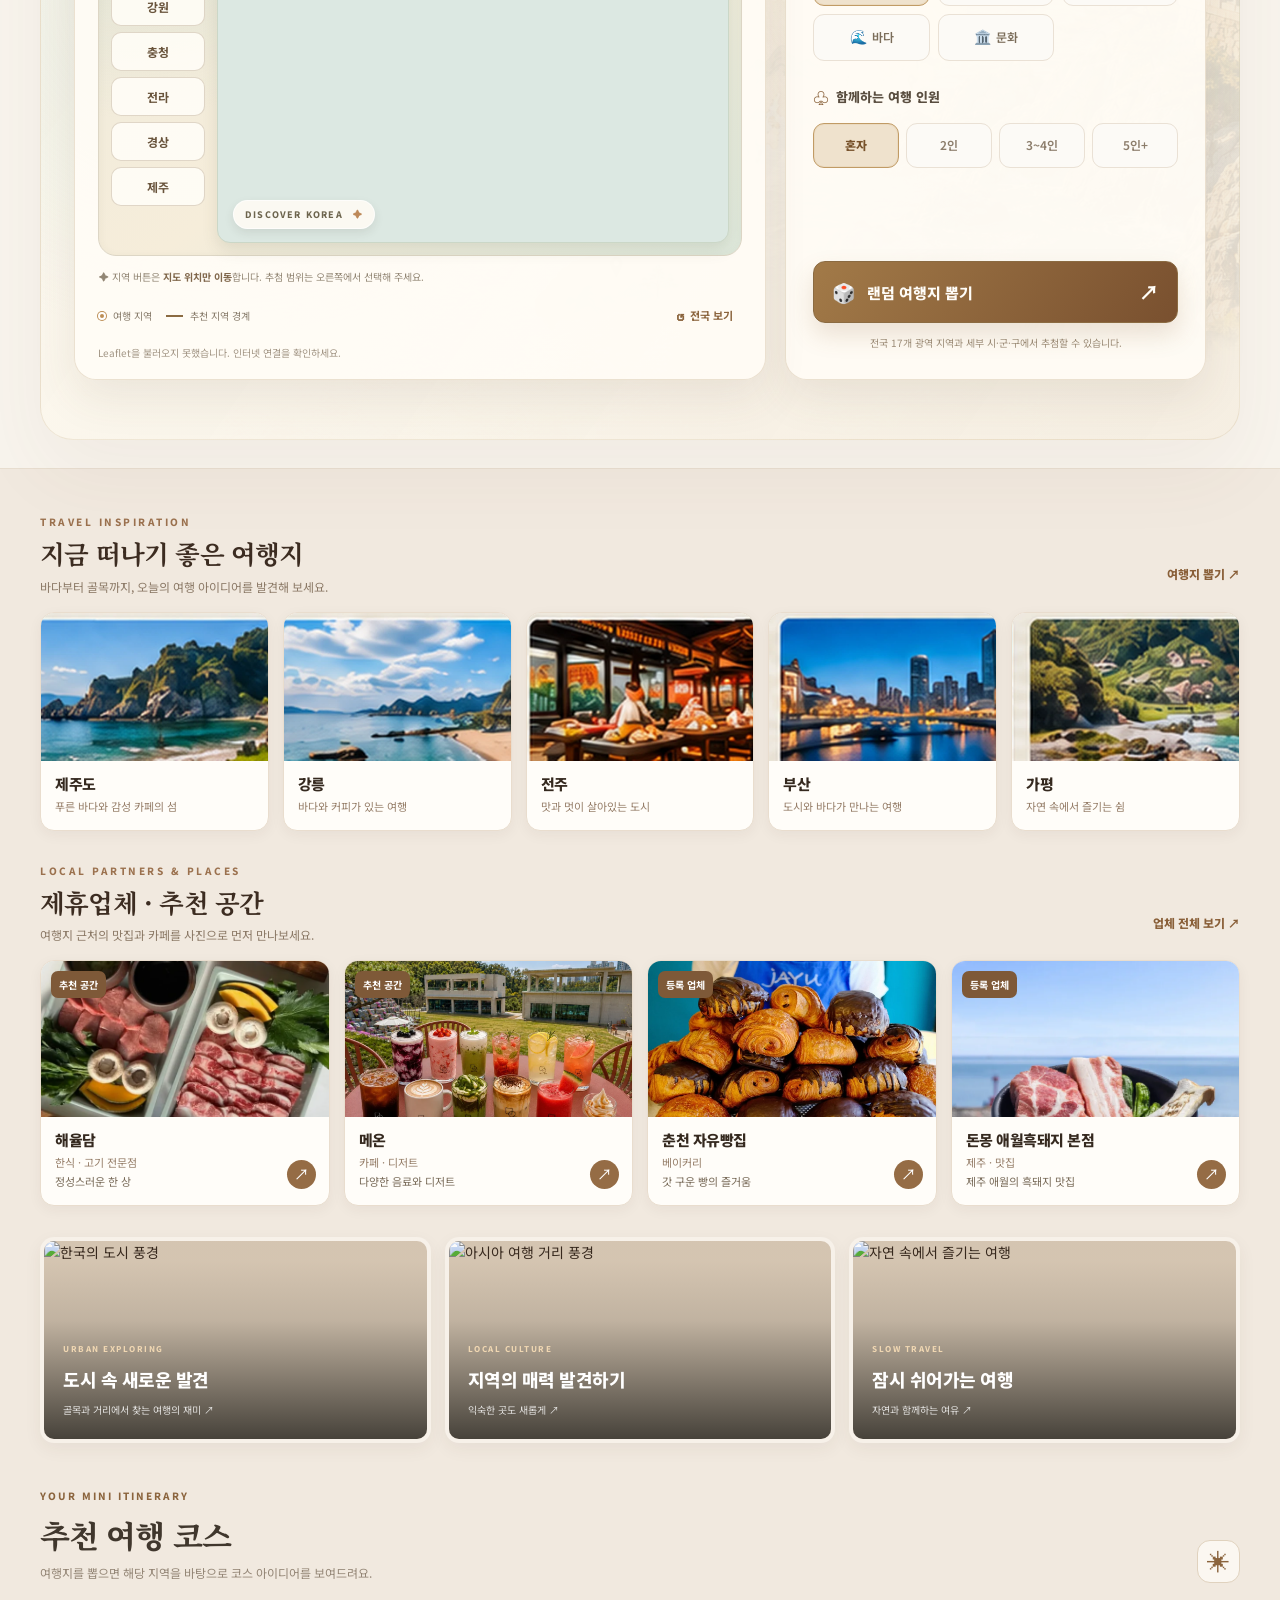
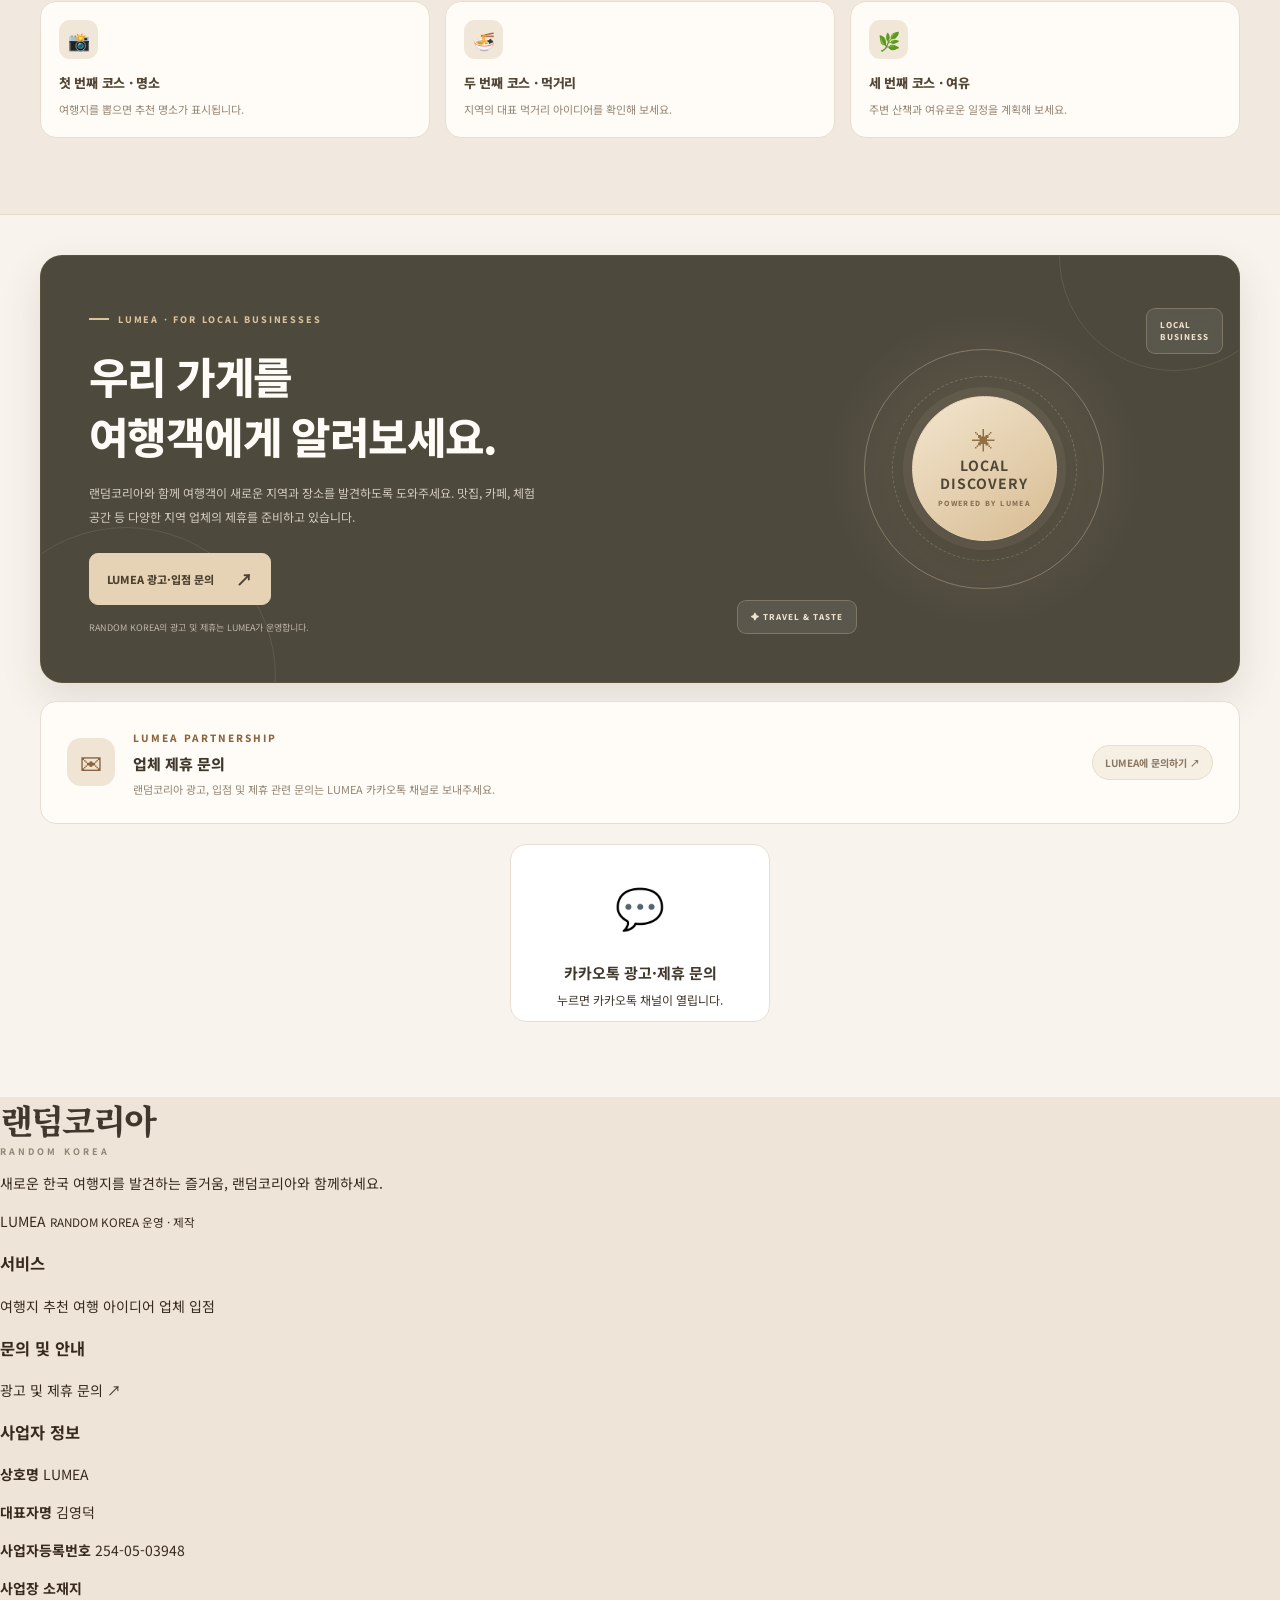
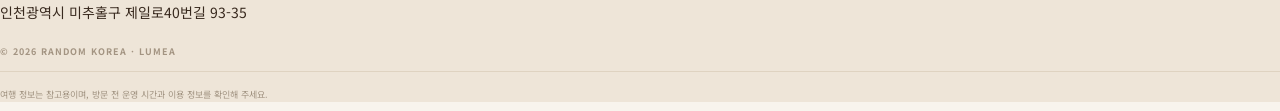
==== commit 46648b6a: "Add files via upload" ====
--- a/index.html
+++ b/index.html
@@ -1083,26 +1083,25 @@
 .rk-ribbon-coupon-link:focus-visible,.rk-ribbon-contact:focus-visible { outline:2px solid #fff5e8; outline-offset:3px; border-radius:3px; }
 .rk-ribbon-description { min-width:0; }
 .rk-ribbon-contact { flex:0 0 auto; }
-.rk-coupon-ad {
+.rk-coupon-ad-image-only {
   display:block;
+  width:100%;
+  aspect-ratio:2 / 3;
+  padding:0!important;
+  overflow:hidden;
+  border-radius:18px;
+  background:#fbf7ef;
   color:#40372d;
   text-decoration:none;
-  padding:14px 12px 13px;
 }
-.rk-coupon-ad:focus-visible { outline:3px solid #8b643d; outline-offset:4px; }
-.rk-coupon-ad img {
+.rk-coupon-ad-image-only:focus-visible { outline:3px solid #8b643d; outline-offset:4px; }
+.rk-coupon-ad-image-only img {
   display:block;
-  width:88px;
-  height:132px;
+  width:100%;
+  height:100%;
+  margin:0;
   object-fit:contain;
-  margin:0 auto 8px;
 }
-.rk-coupon-ad .side-ad-brand { display:block; font:700 9px/1.35 Georgia,serif; letter-spacing:.08em; color:#8b6b42; }
-.rk-coupon-ad .side-ad-small { display:block; margin:2px 0 6px; font-size:8px; letter-spacing:.06em; color:#9b8b78; }
-.rk-coupon-ad strong { margin:0 0 5px; font:700 18px/1.25 'Noto Serif KR',serif; }
-.rk-coupon-ad p { margin:0 0 10px; font-size:10px; line-height:1.45; }
-.rk-coupon-ad .rk-coupon-cta { display:block; padding:9px 6px; border-radius:9px; background:#8b6b42; color:#fff; font-size:10px; font-weight:800; }
-.rk-coupon-ad:hover .rk-coupon-cta { background:#705332; }
 .poster-shortcuts { grid-template-columns:repeat(6,minmax(0,1fr))!important; }
 @media(max-width:768px){ .rk-ribbon-inner{gap:8px}.rk-ribbon-description{display:none!important}.rk-ribbon-coupon-link{flex:1}.poster-shortcuts{grid-template-columns:repeat(3,minmax(0,1fr))!important}.poster-hero>.rk-a-quick{grid-template-columns:repeat(4,minmax(0,1fr))!important}.rk-a-quick a{font-size:11px!important}.rk-a-quick-icon{width:54px!important;height:54px!important;font-size:24px!important} }
 </style>
@@ -1110,13 +1109,8 @@
 <body>
 <!-- PC 왼쪽 광고 -->
 <aside aria-label="회원 전용 쿠폰북" class="side-ad side-ad-left">
-<a class="side-ad-box rk-coupon-ad" href="./couponbook.html" aria-label="쿠폰북 페이지로 이동">
-<img src="./rk-couponbook-vertical.png" alt="랜덤코리아 세로형 쿠폰북 티켓 미리보기"/>
-<span class="side-ad-brand">RANDOM KOREA</span>
-<span class="side-ad-small">MEMBER BENEFIT</span>
-<strong>쿠폰북</strong>
-<p>회원 전용 제휴 혜택을<br/>모아보세요</p>
-<span class="rk-coupon-cta">쿠폰북 보러가기 →</span>
+<a class="side-ad-box rk-coupon-ad-image-only" href="./couponbook.html" aria-label="쿠폰북 페이지로 이동">
+<img src="./rk-couponbook-vertical.png" alt="랜덤코리아 쿠폰북 티켓"/>
 </a>
 </aside>
 <!-- PC 오른쪽 광고 -->
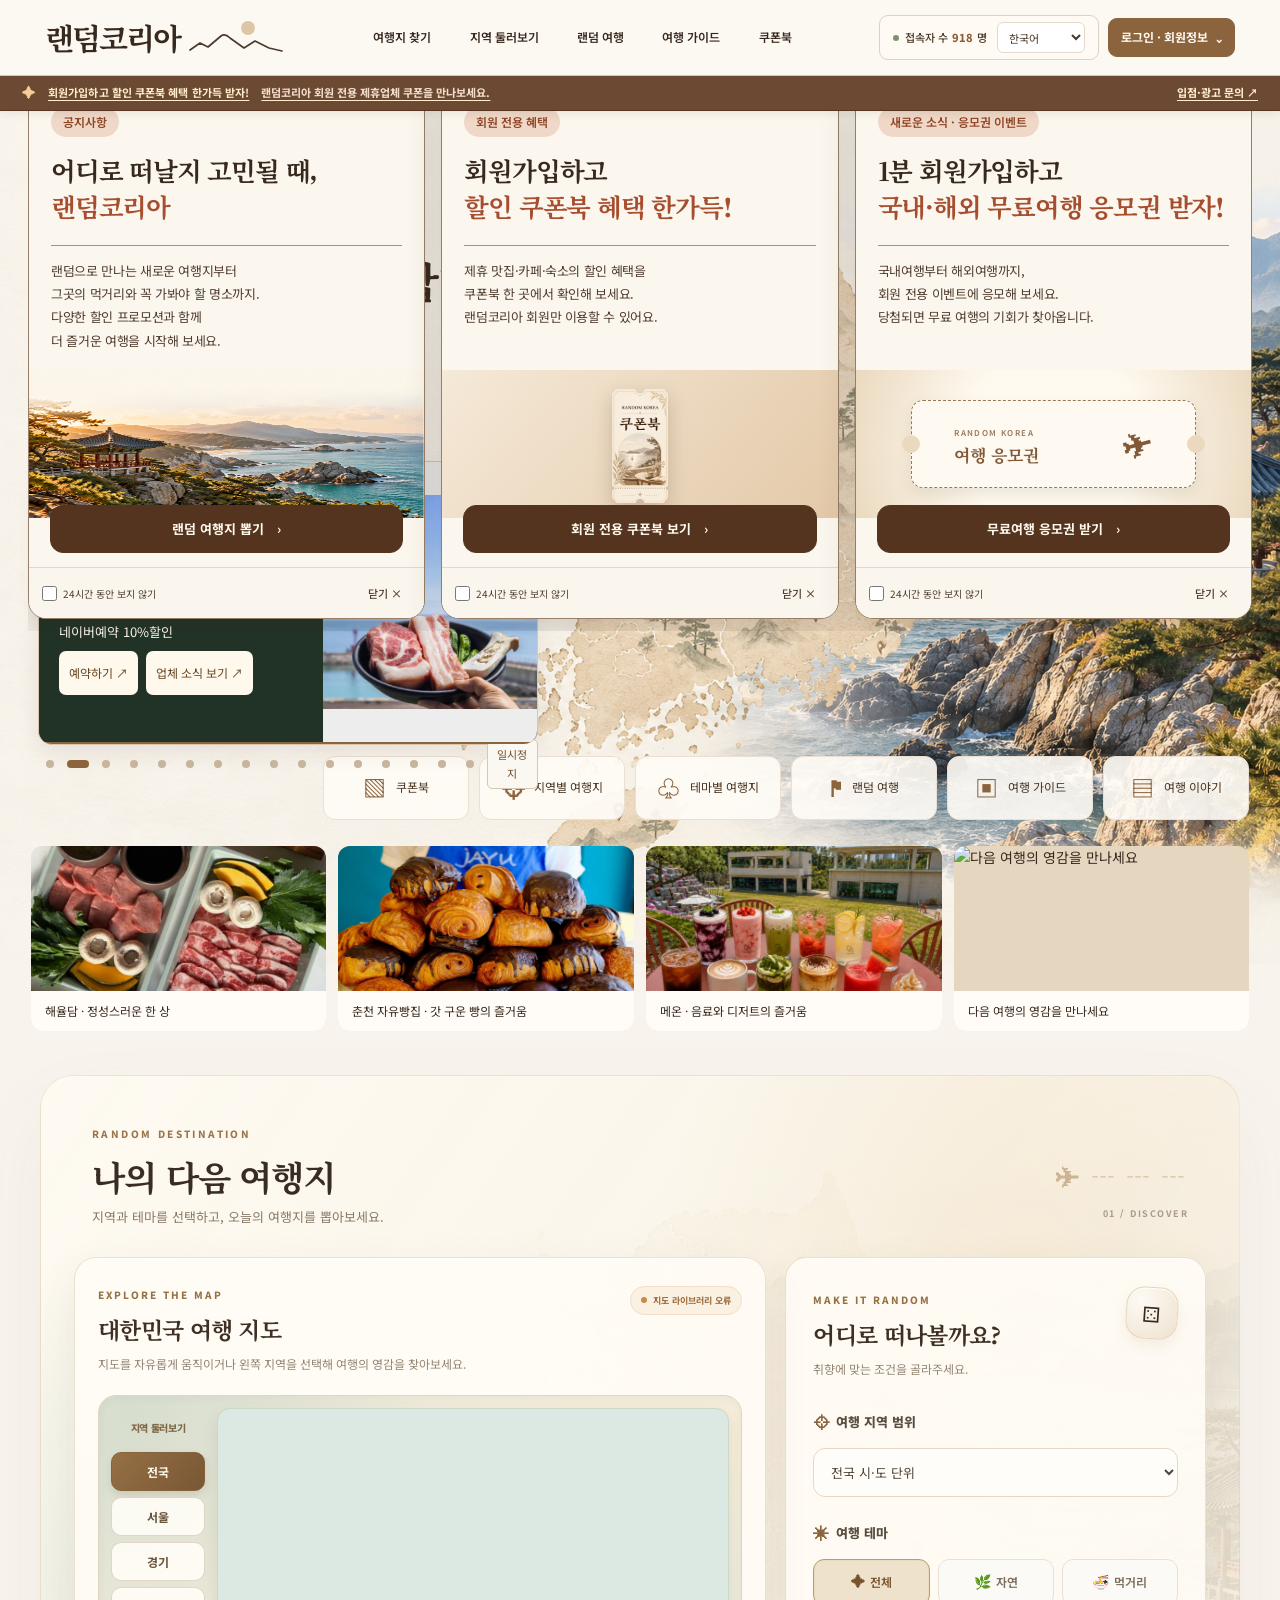
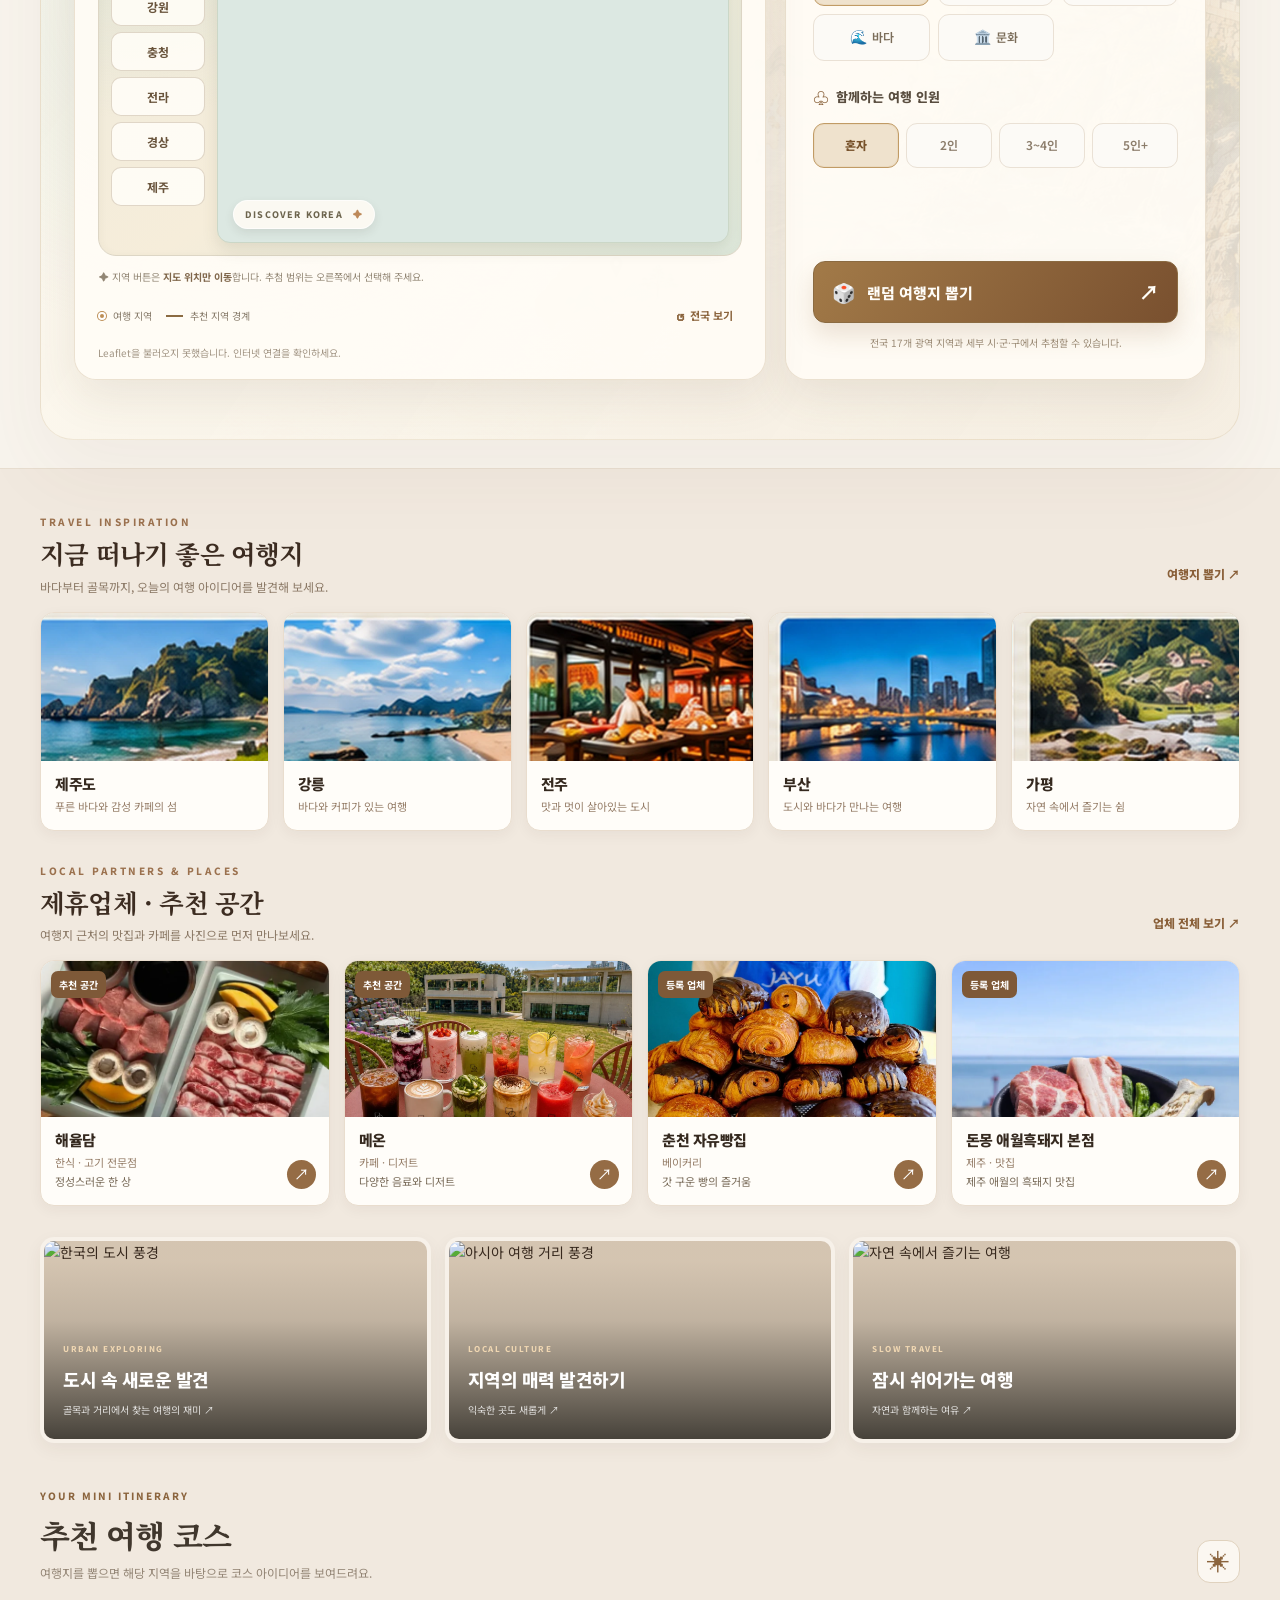
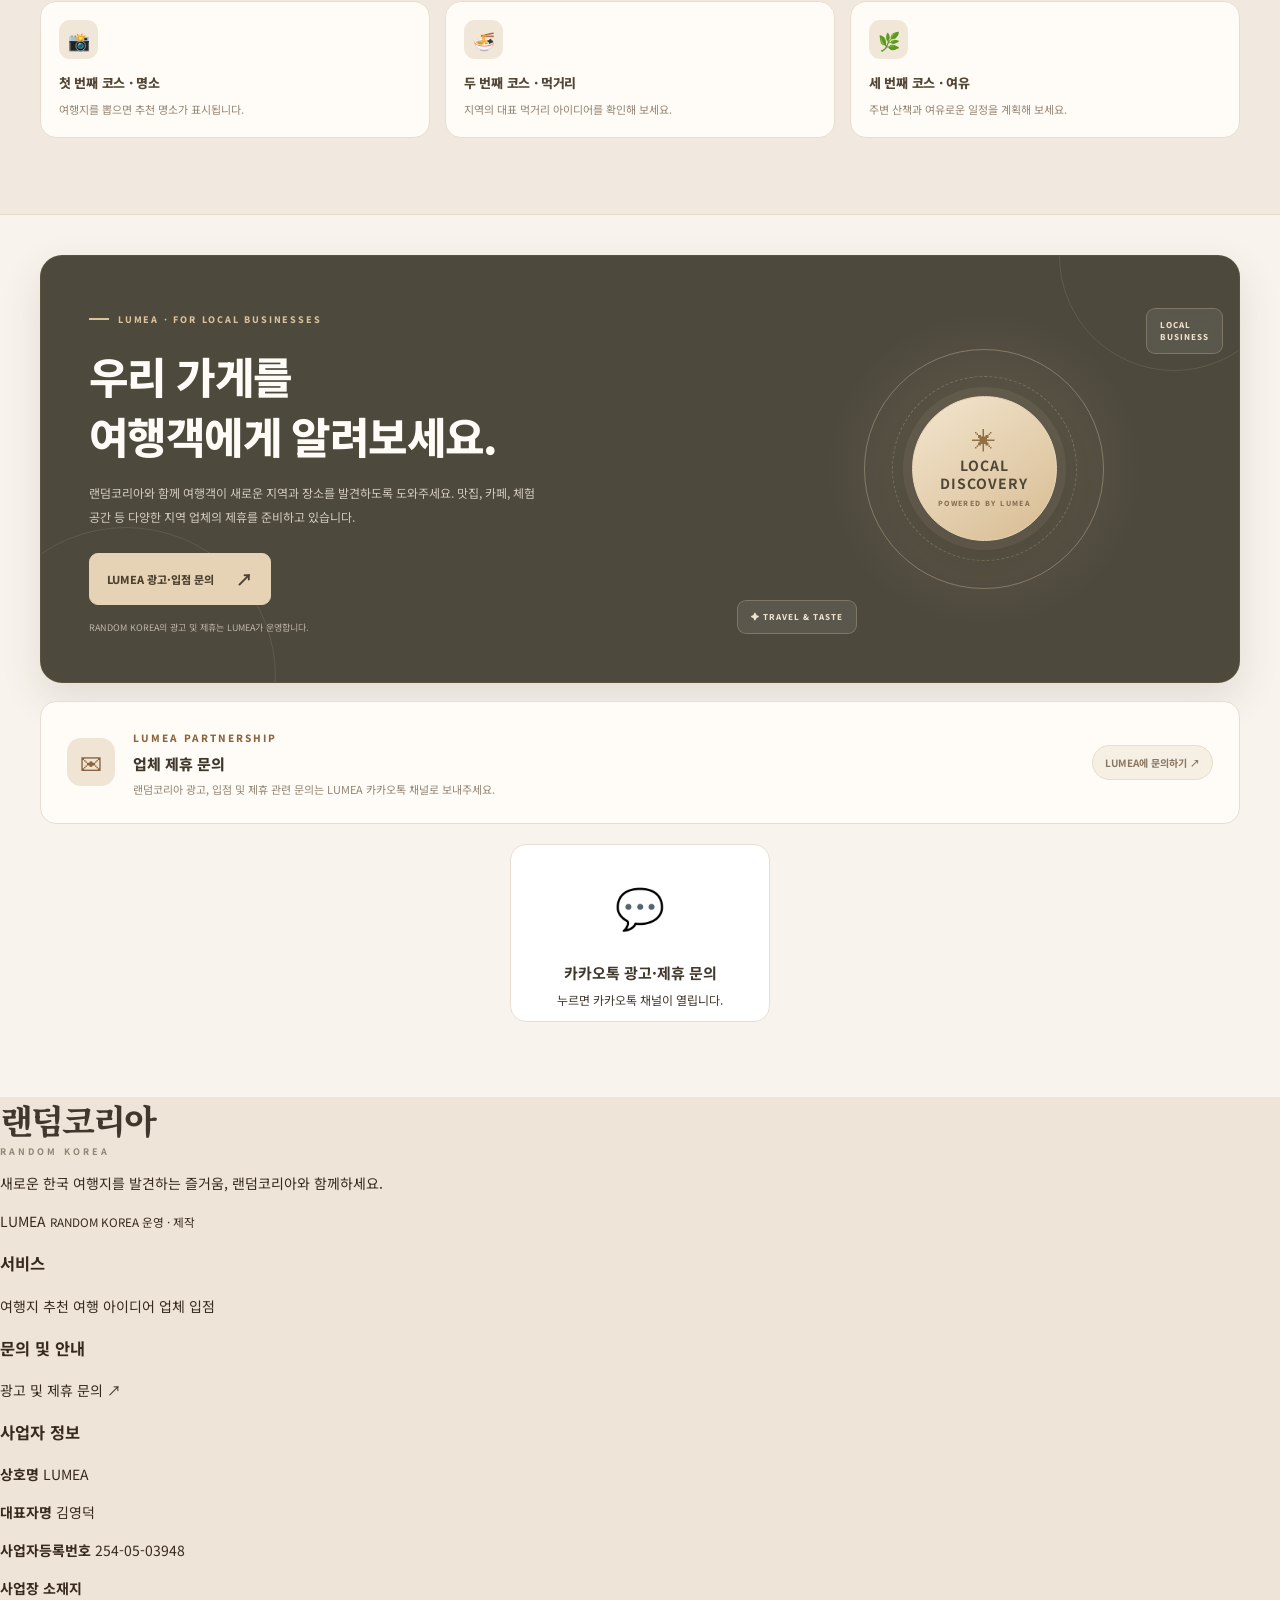
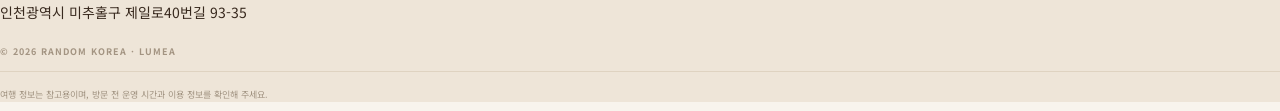
==== commit 3b5b85d4: "Add files via upload" ====
--- a/index.html
+++ b/index.html
@@ -1205,8 +1205,8 @@
   <div class="rk-ribbon-inner">
     <span class="rk-ribbon-mark" aria-hidden="true">✦</span>
     <a class="rk-ribbon-coupon-link" href="./couponbook.html" aria-label="회원 전용 쿠폰북 보기">
-      <strong>랜덤코리아 회원 전용 쿠폰북</strong>
-      <span class="rk-ribbon-description">여행지 주변 제휴업체의 할인 혜택을 확인해 보세요.</span>
+      <strong>회원가입하고 할인 쿠폰북 혜택 한가득 받자!</strong>
+      <span class="rk-ribbon-description">랜덤코리아 회원 전용 제휴업체 쿠폰을 만나보세요.</span>
     </a>
     <a class="rk-ribbon-contact" href="https://pf.kakao.com/_xmXsFX" target="_blank" rel="noopener noreferrer">입점·광고 문의 <span aria-hidden="true">↗</span></a>
   </div>
@@ -1256,6 +1256,18 @@
 <button aria-label="새로운 소식 닫기" type="button">
               닫기 ×
             </button>
+</div>
+</aside>
+<aside aria-labelledby="poster-title-3" class="poster-notice" data-notice="event-001">
+<div class="poster-notice-body">
+<span class="poster-brand">RANDOM KOREA</span>
+<h2 id="poster-title-3">새로운 소식</h2>
+<div aria-hidden="true" class="poster-compass">✈</div>
+<small class="poster-note">국내·해외 여행 응모권 이벤트</small>
+</div>
+<div class="poster-footer">
+<label><input type="checkbox"/>24시간 동안 보지 않기</label>
+<button aria-label="여행 응모권 이벤트 닫기" type="button">닫기 ×</button>
 </div>
 </aside>
 </div>
@@ -1787,7 +1799,7 @@
 <script src="./data.js"></script>
 <script src="./main.js"></script>
 <!-- 기존 공지 기능 -->
-<script src="./notices.js"></script>
+<script src="./notices.js?v=20"></script>
 <script src="./mobile-ui.js?v=20261013-v4"></script>
 <script>
     document.querySelectorAll(".side-ad-box").forEach((box) => {
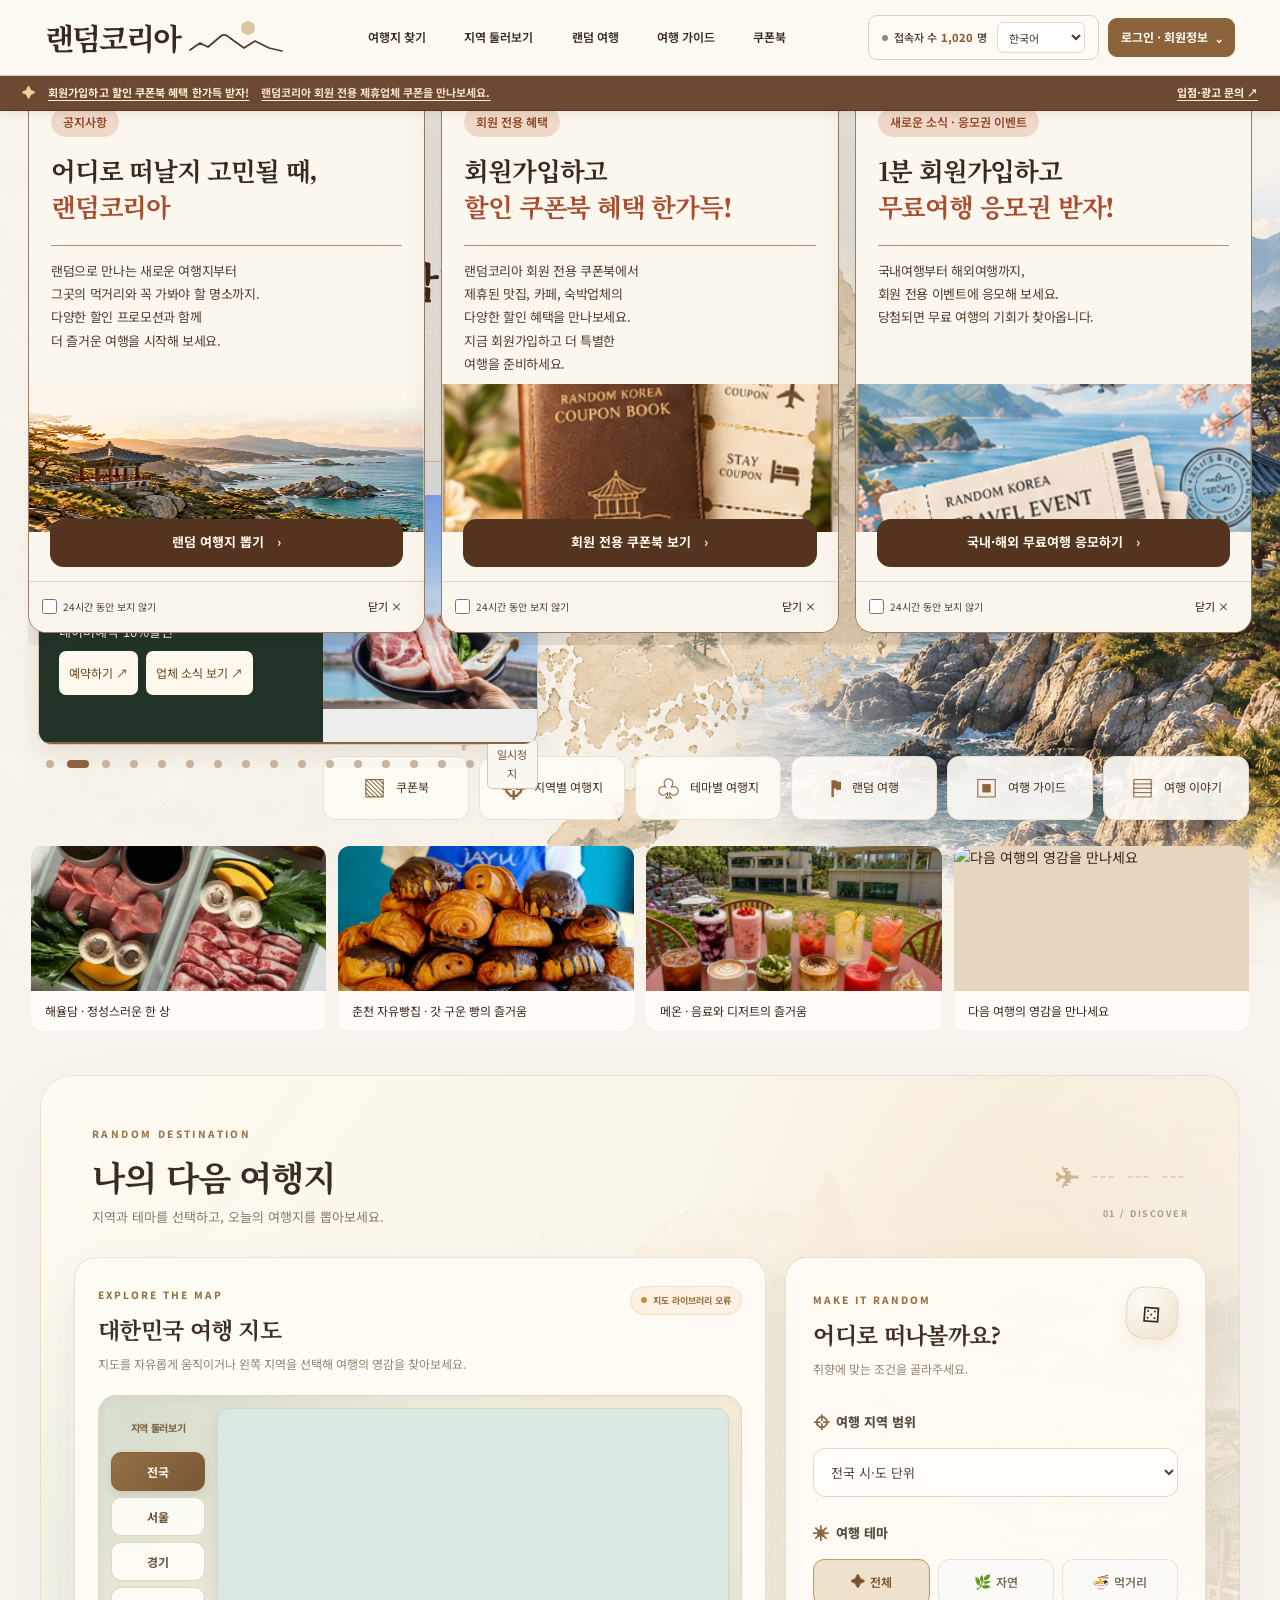
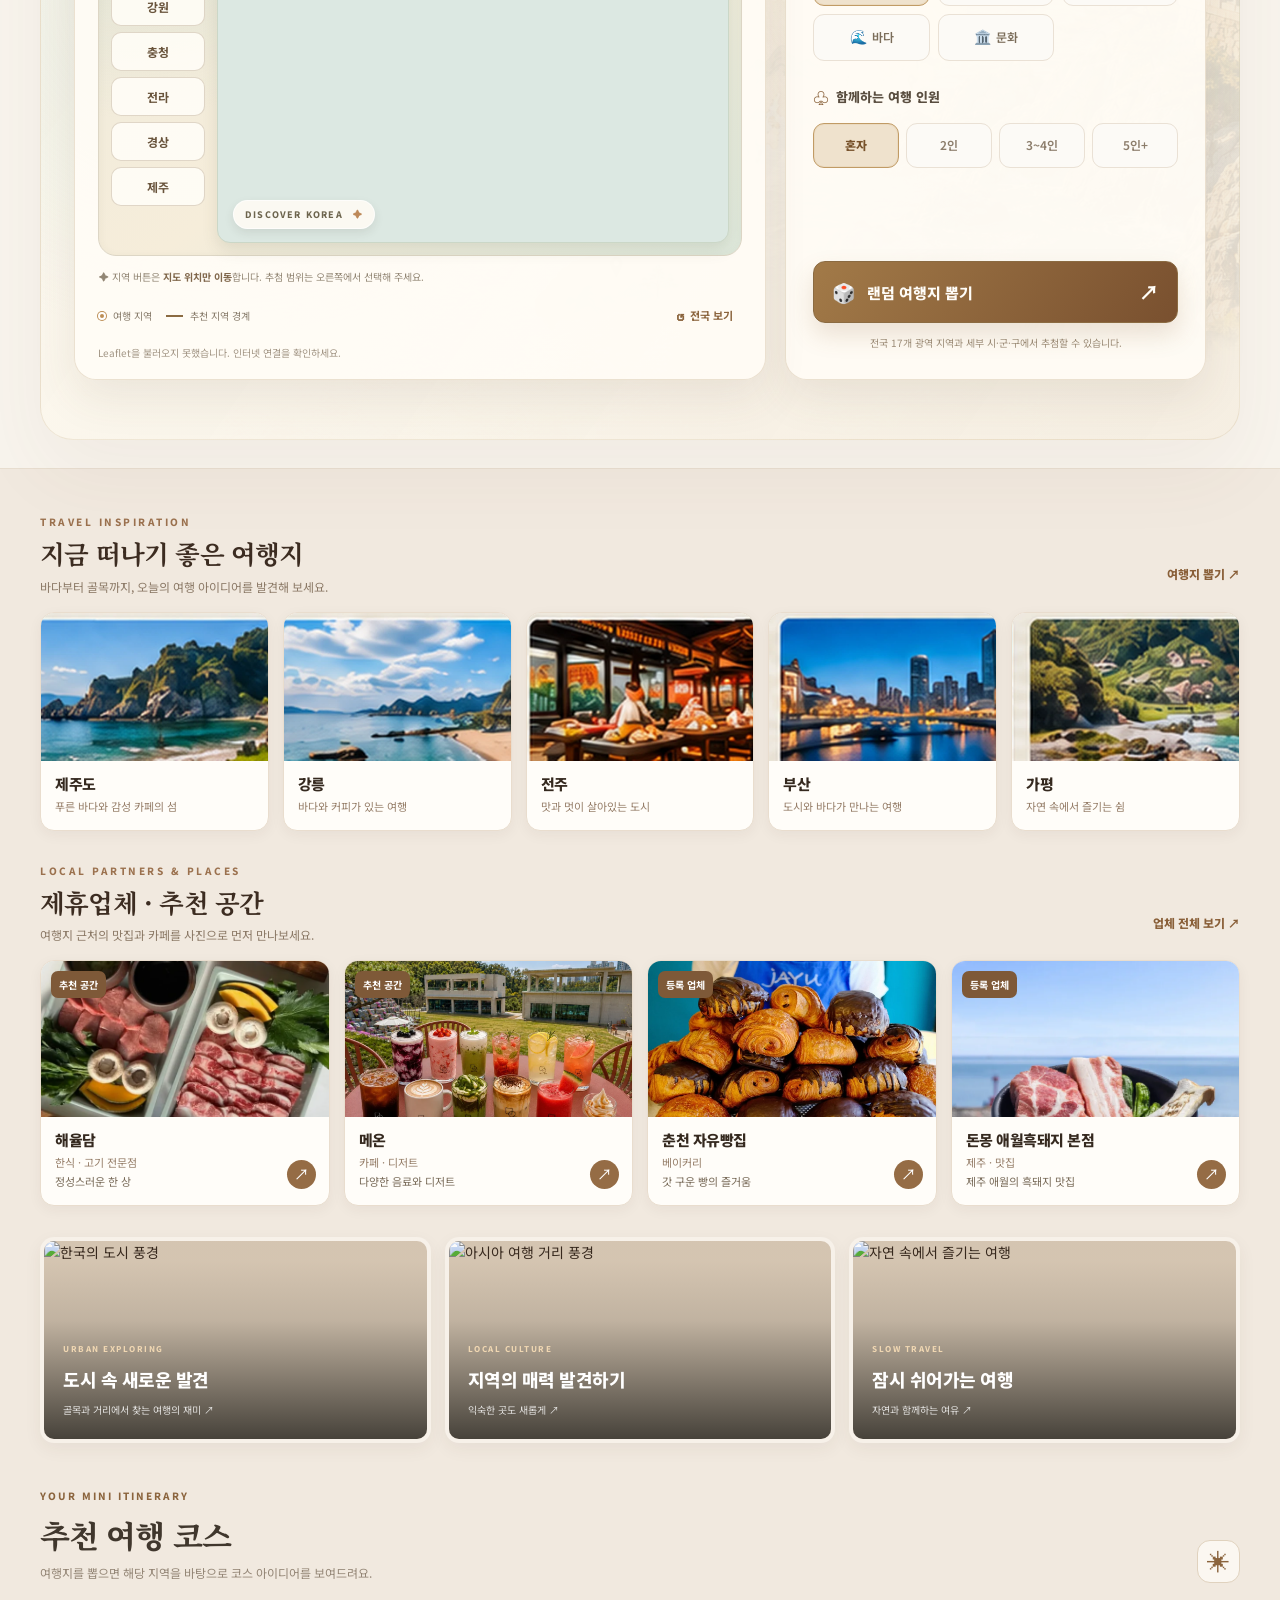
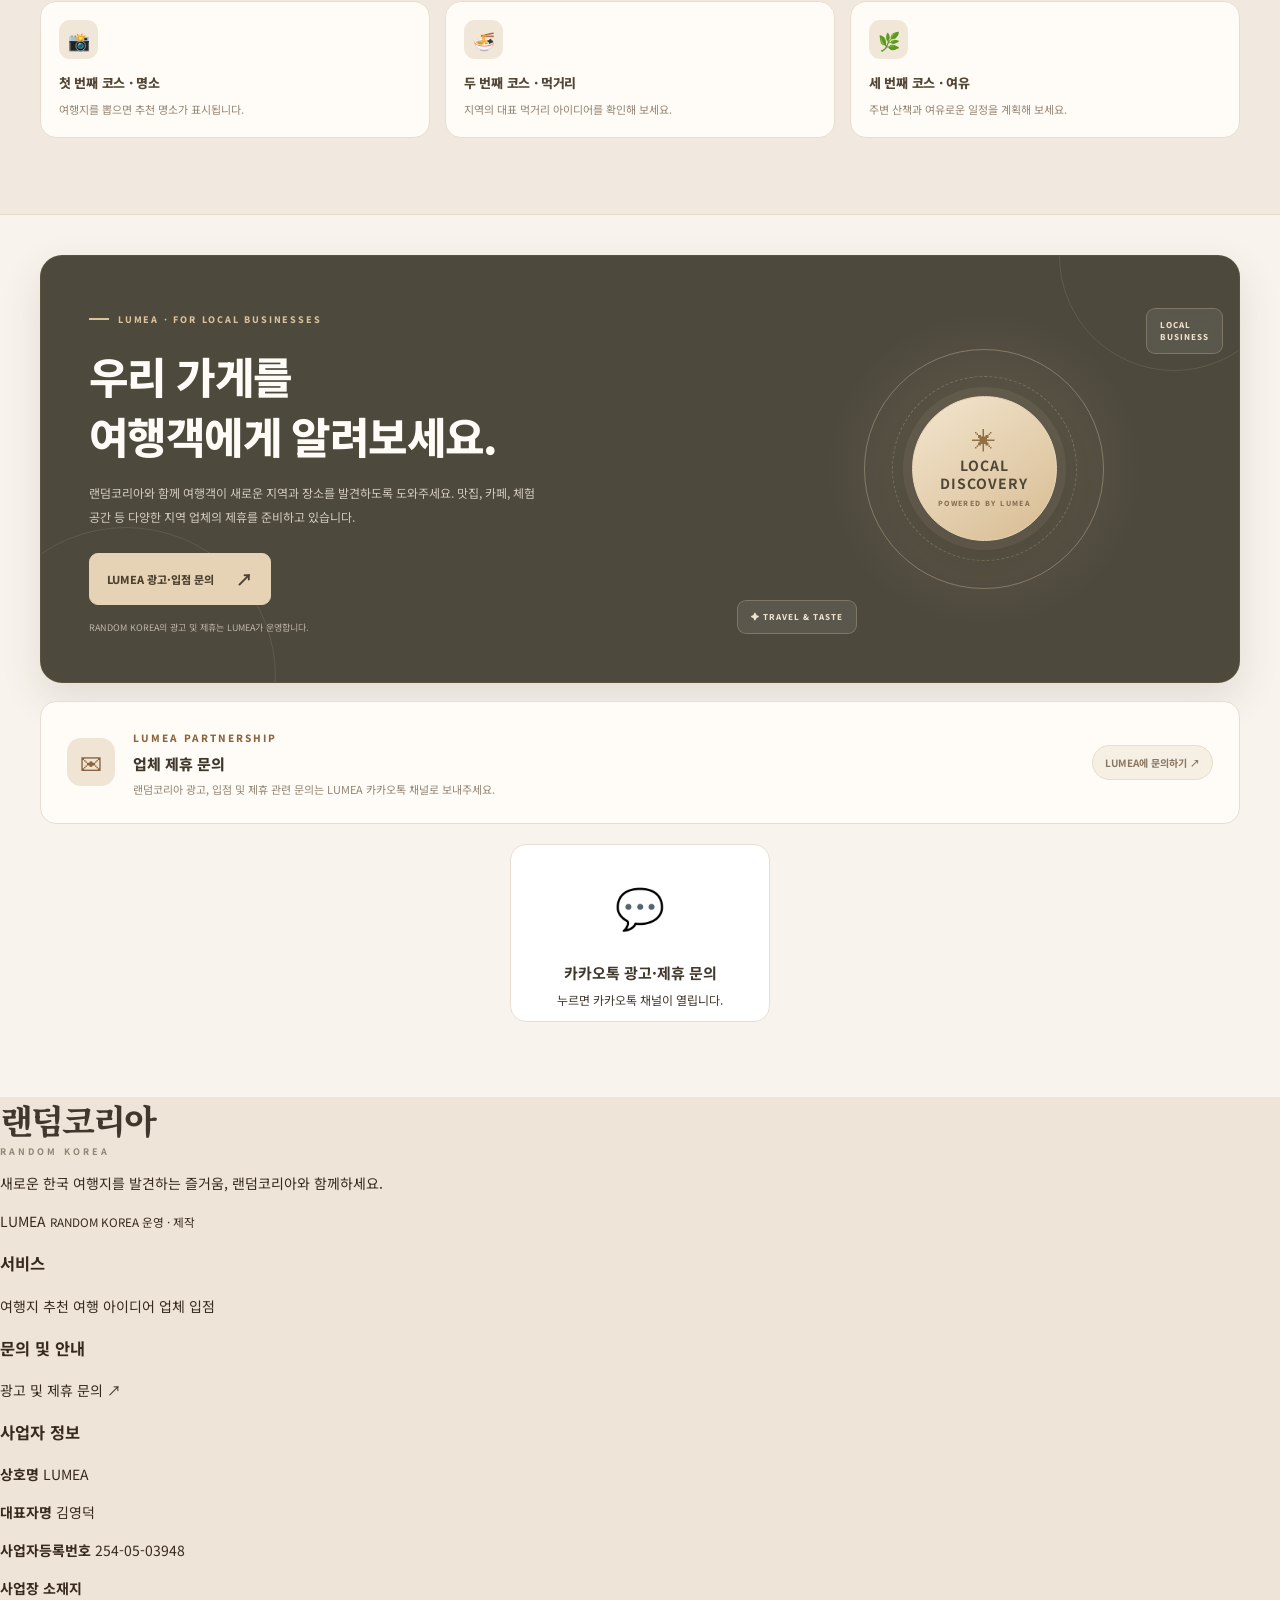
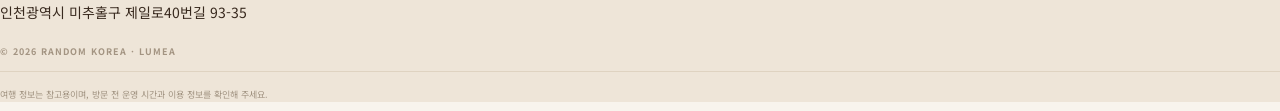
==== commit e7d62014: "Add files via upload" ====
--- a/index.html
+++ b/index.html
@@ -1799,7 +1799,7 @@
 <script src="./data.js"></script>
 <script src="./main.js"></script>
 <!-- 기존 공지 기능 -->
-<script src="./notices.js?v=20"></script>
+<script src="./notices.js?v=21"></script>
 <script src="./mobile-ui.js?v=20261013-v4"></script>
 <script>
     document.querySelectorAll(".side-ad-box").forEach((box) => {
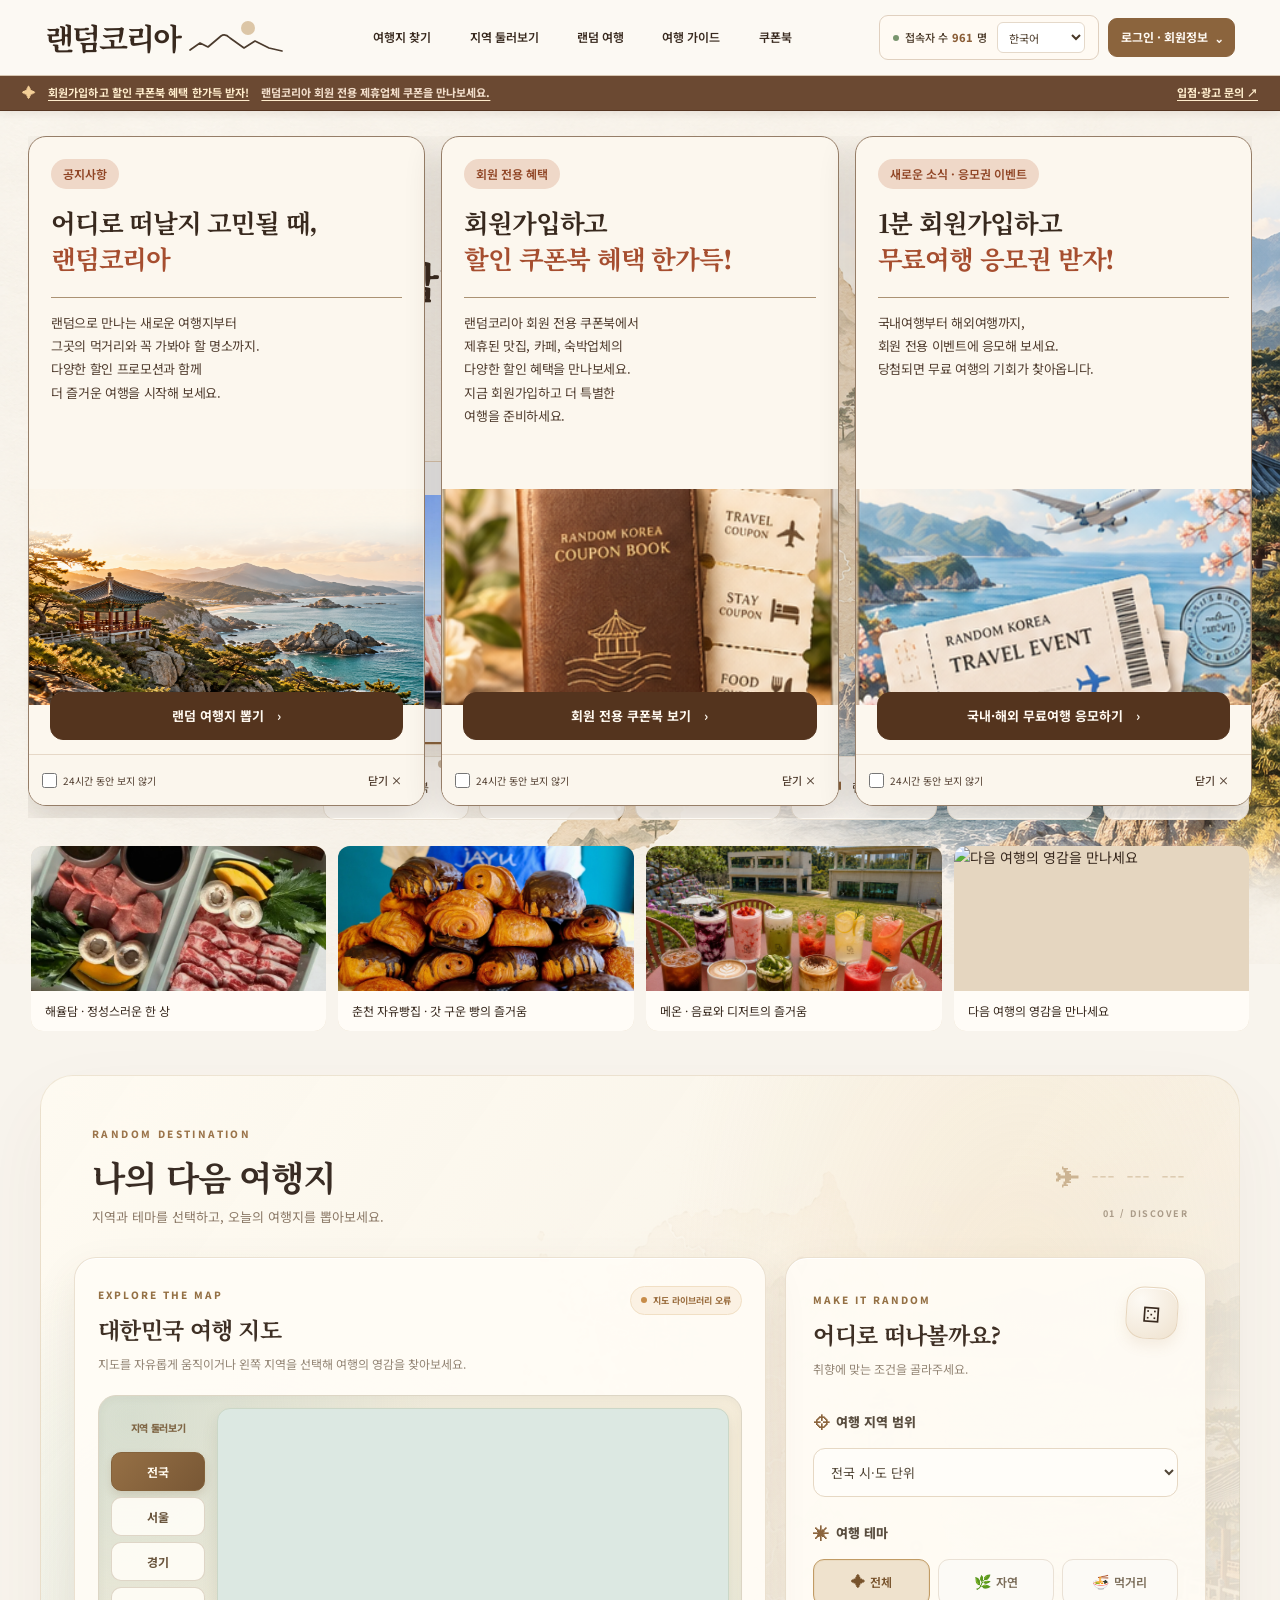
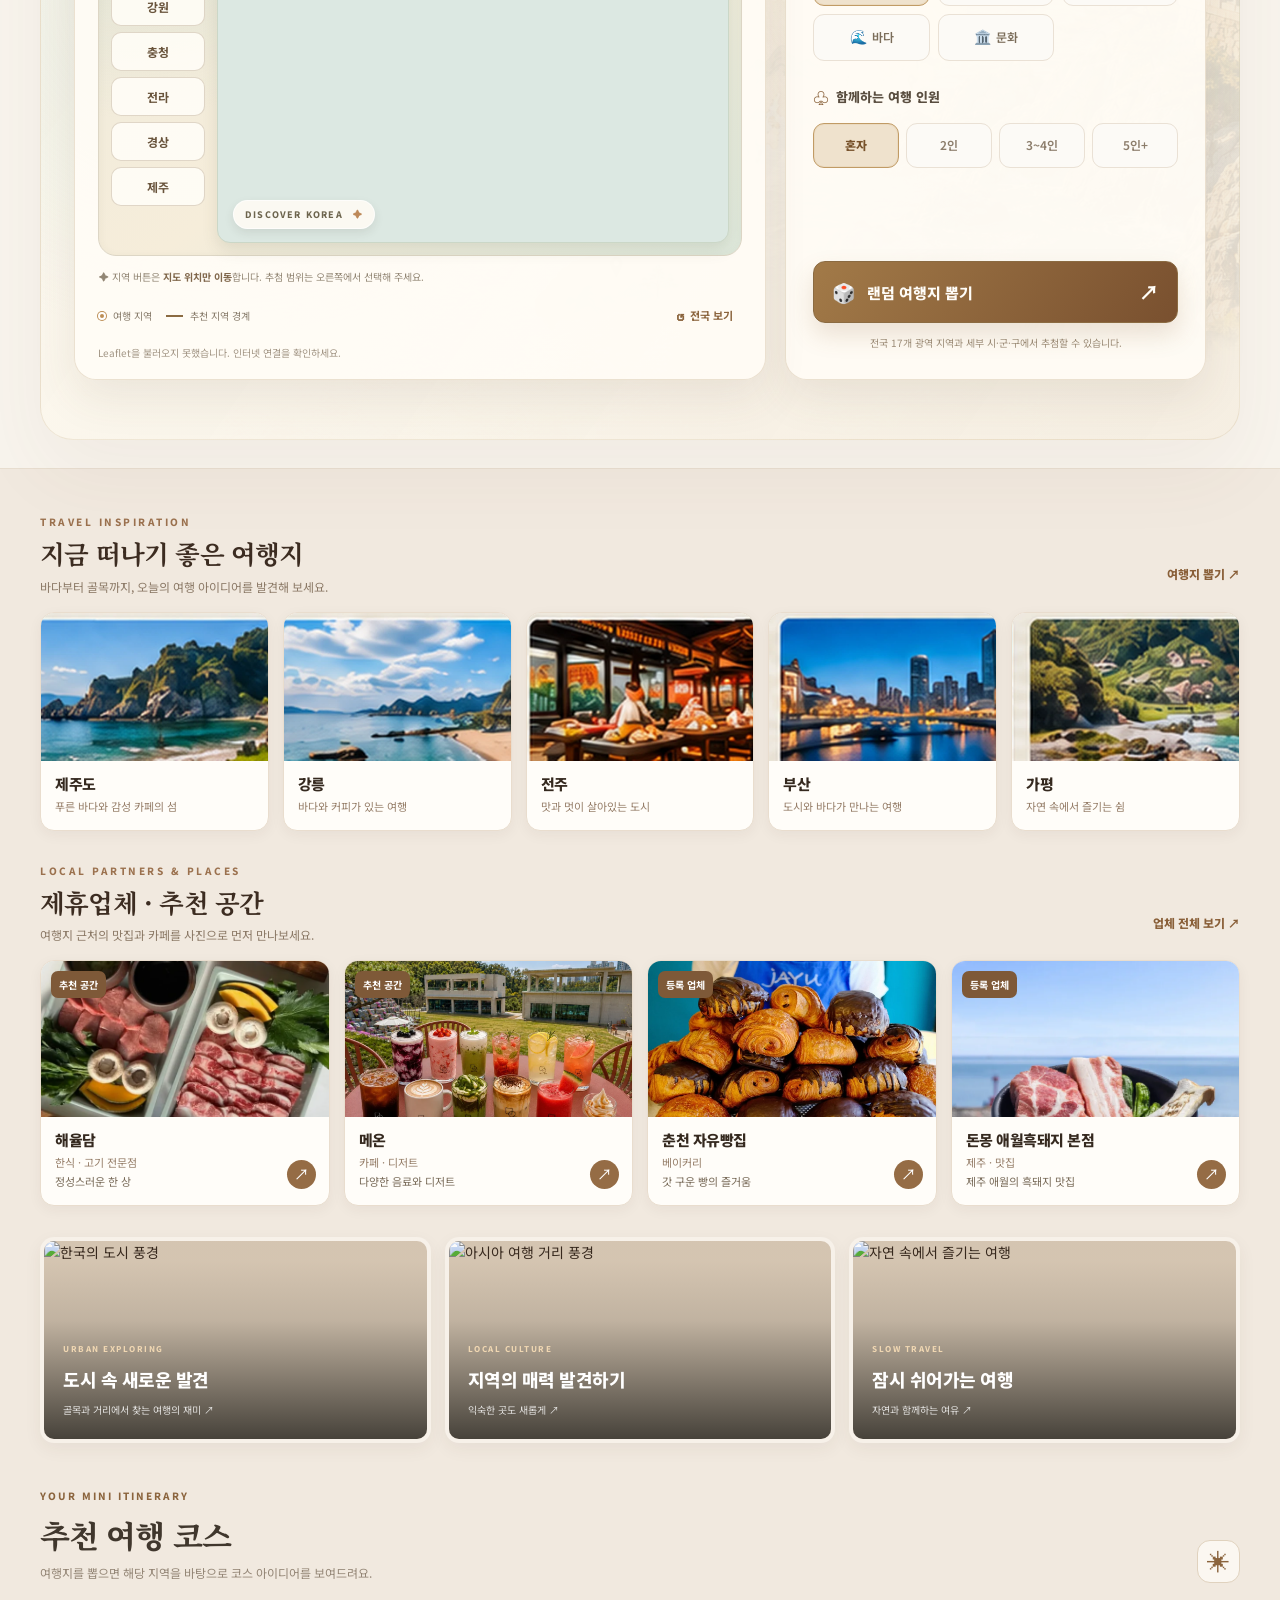
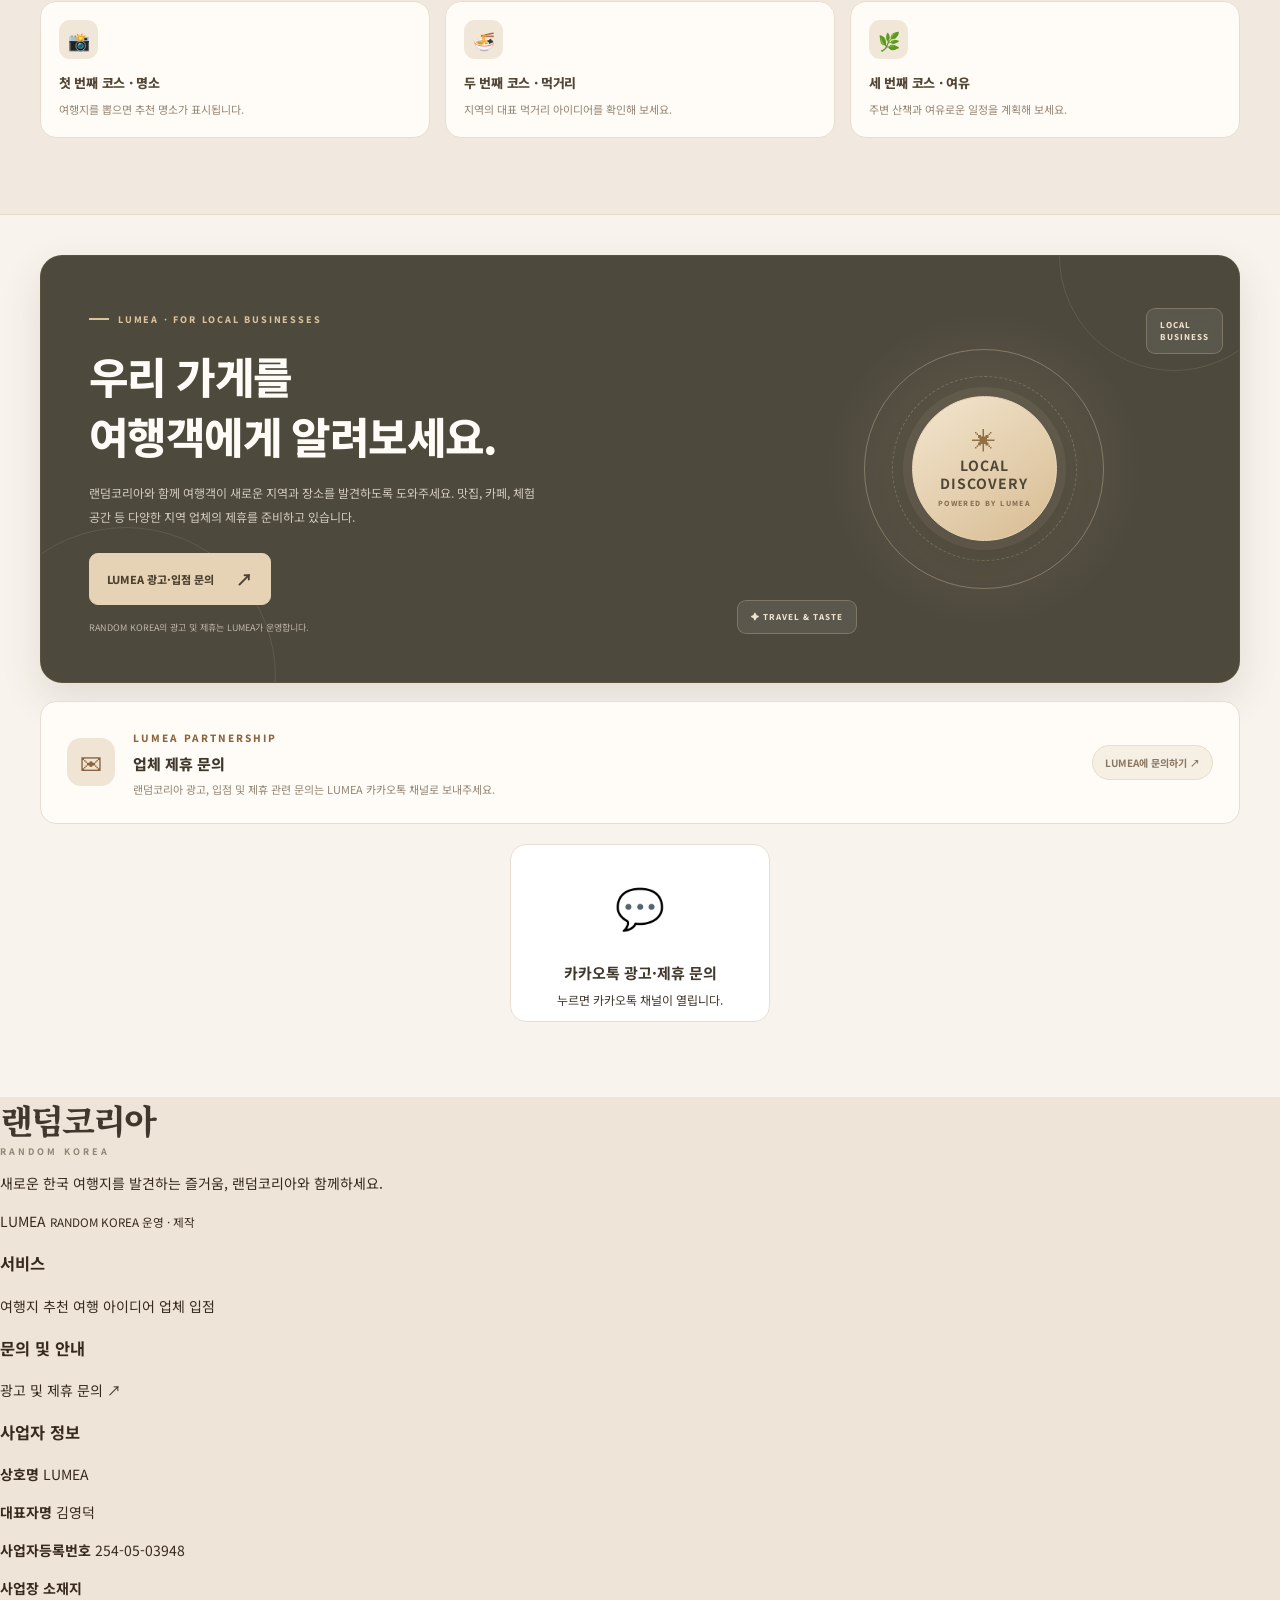
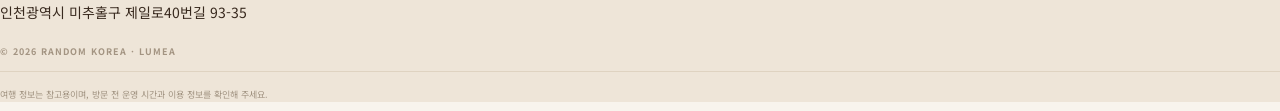
==== commit 2009e8d7: "Add files via upload" ====
--- a/index.html
+++ b/index.html
@@ -1799,7 +1799,7 @@
 <script src="./data.js"></script>
 <script src="./main.js"></script>
 <!-- 기존 공지 기능 -->
-<script src="./notices.js?v=21"></script>
+<script src="./notices.js?v=22"></script>
 <script src="./mobile-ui.js?v=20261013-v4"></script>
 <script>
     document.querySelectorAll(".side-ad-box").forEach((box) => {
